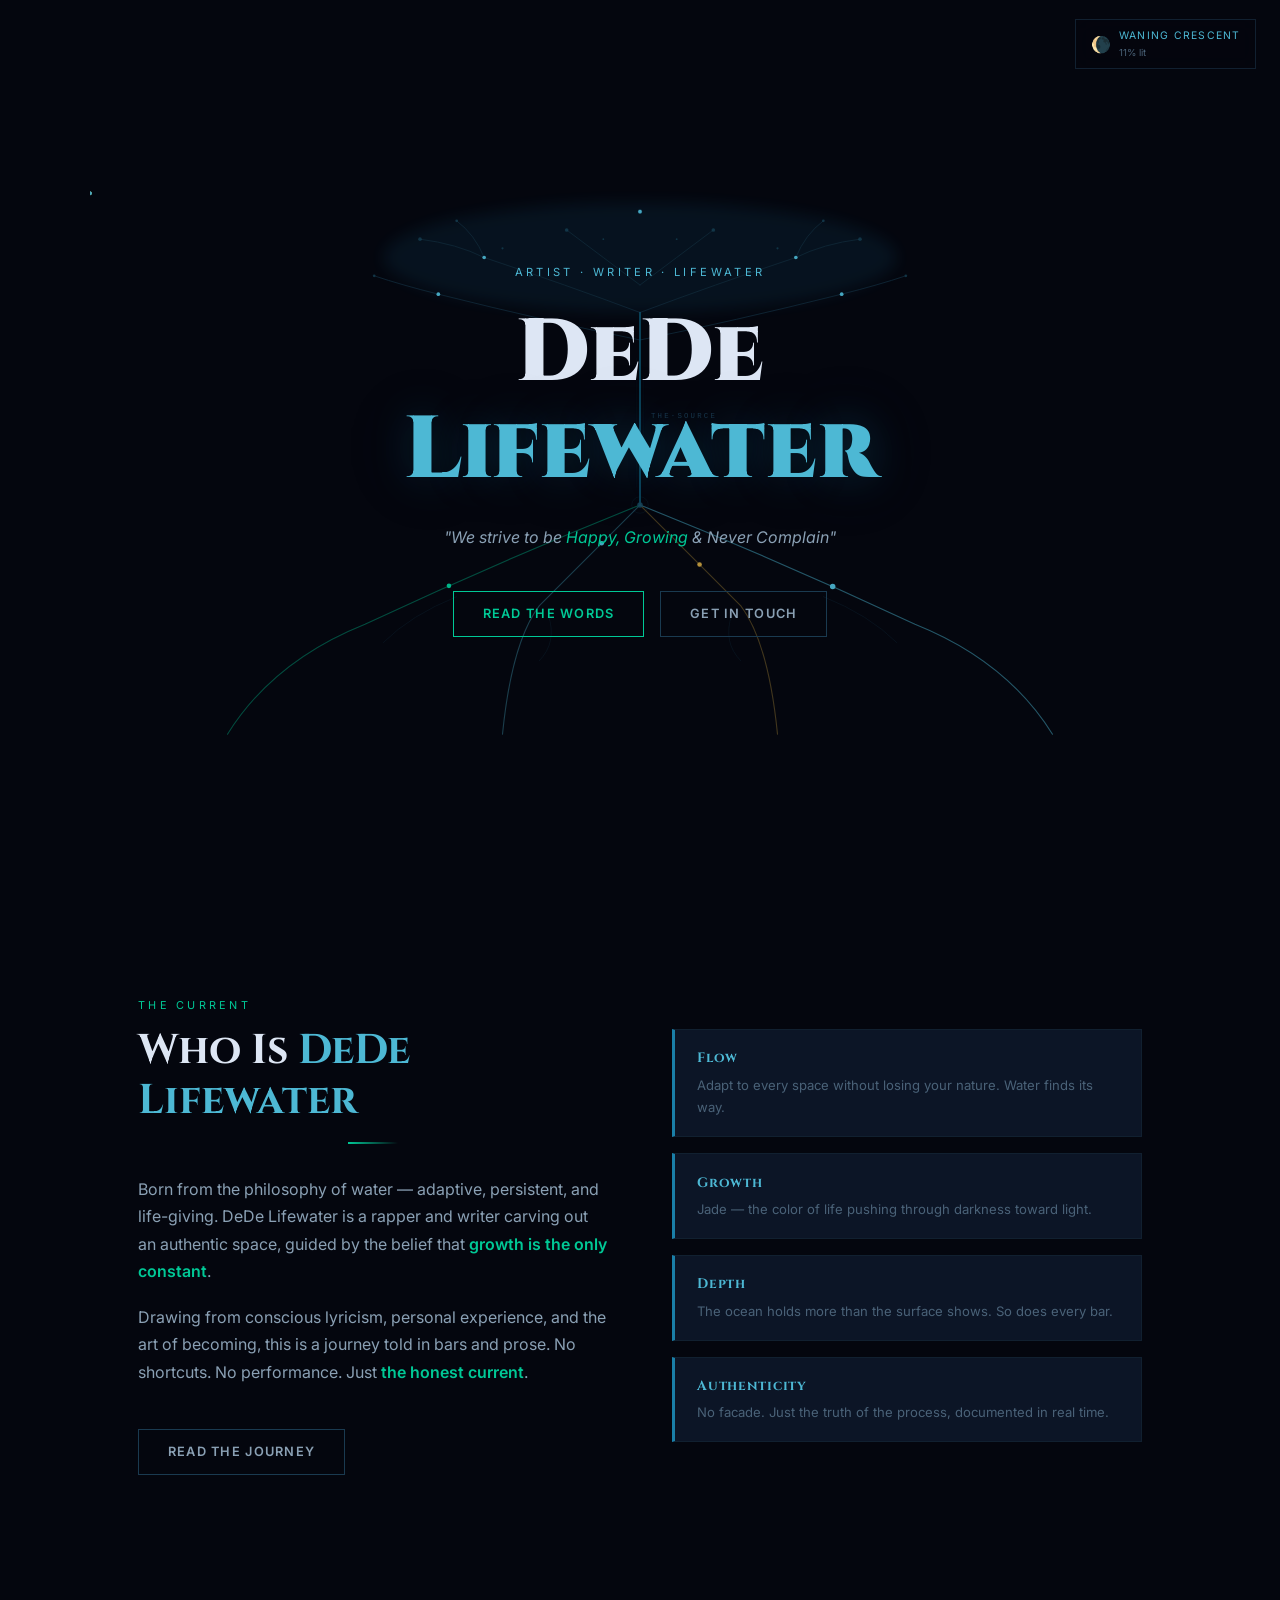
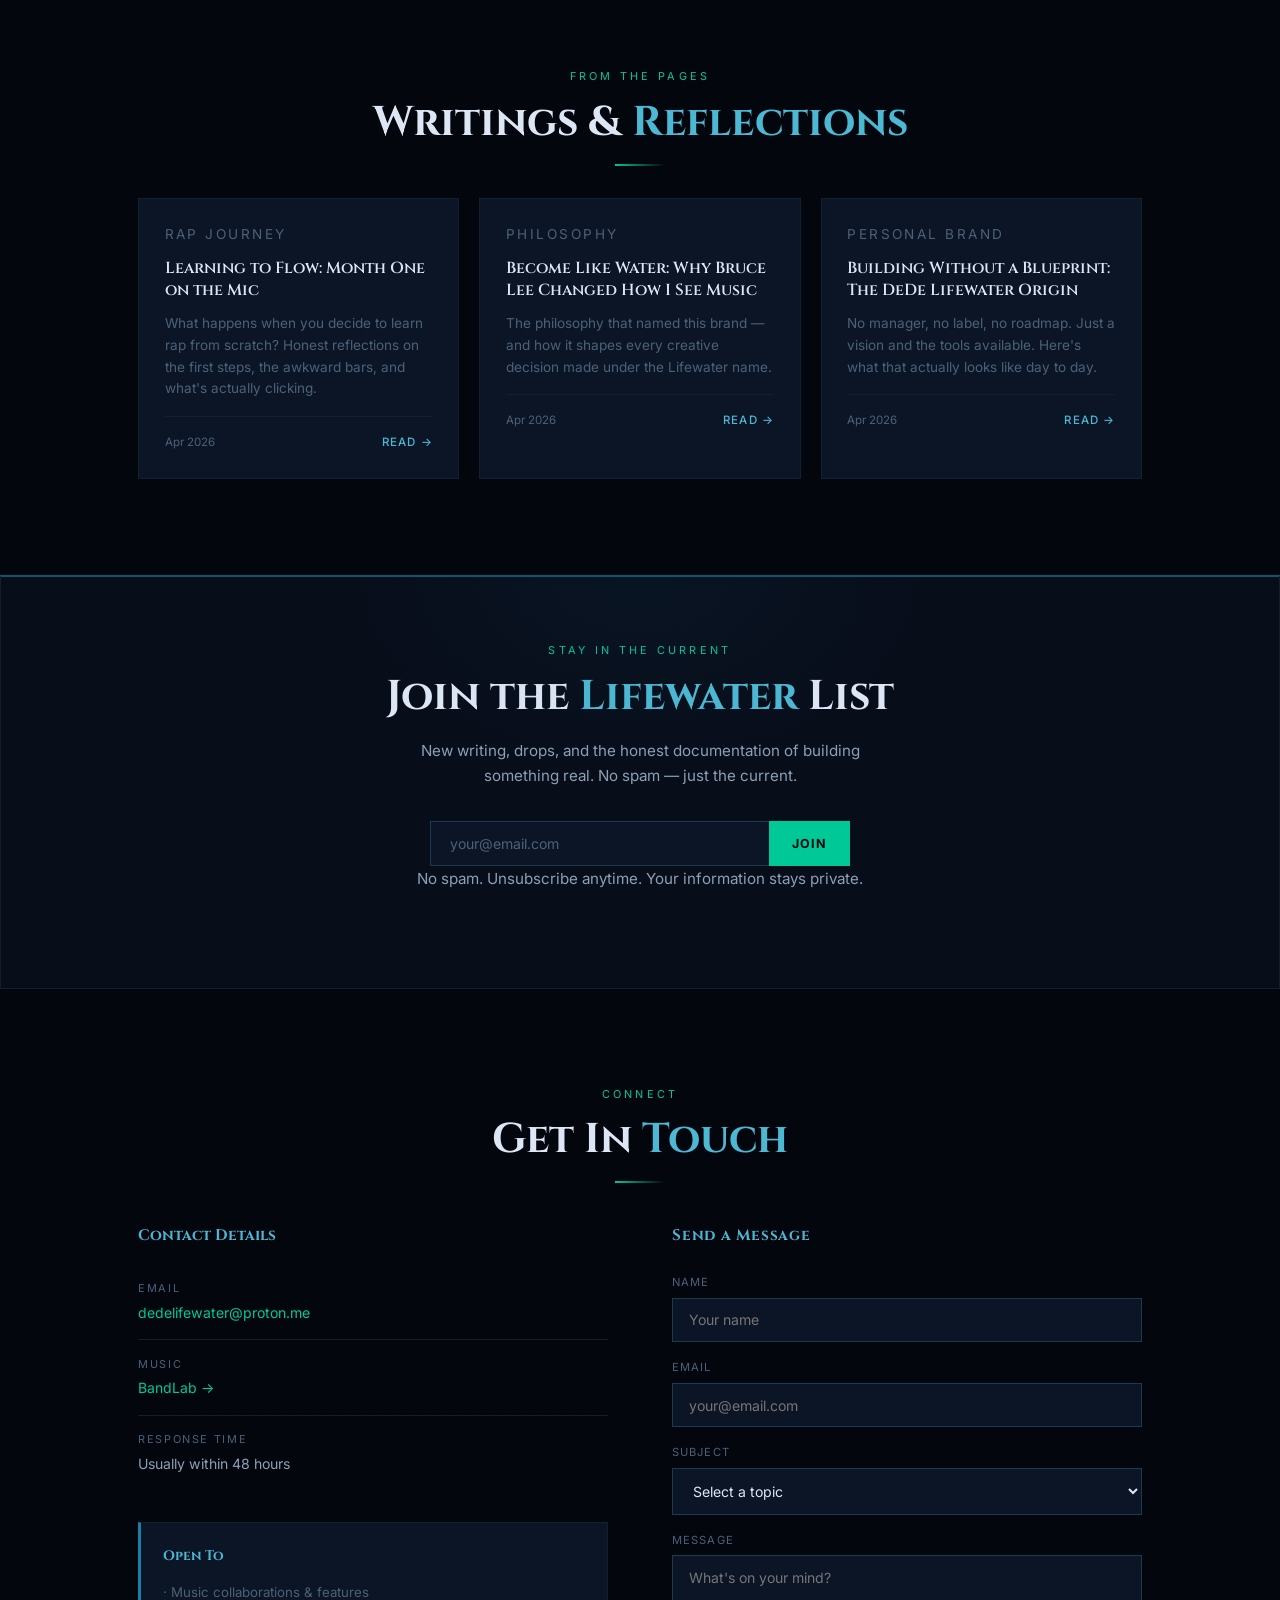
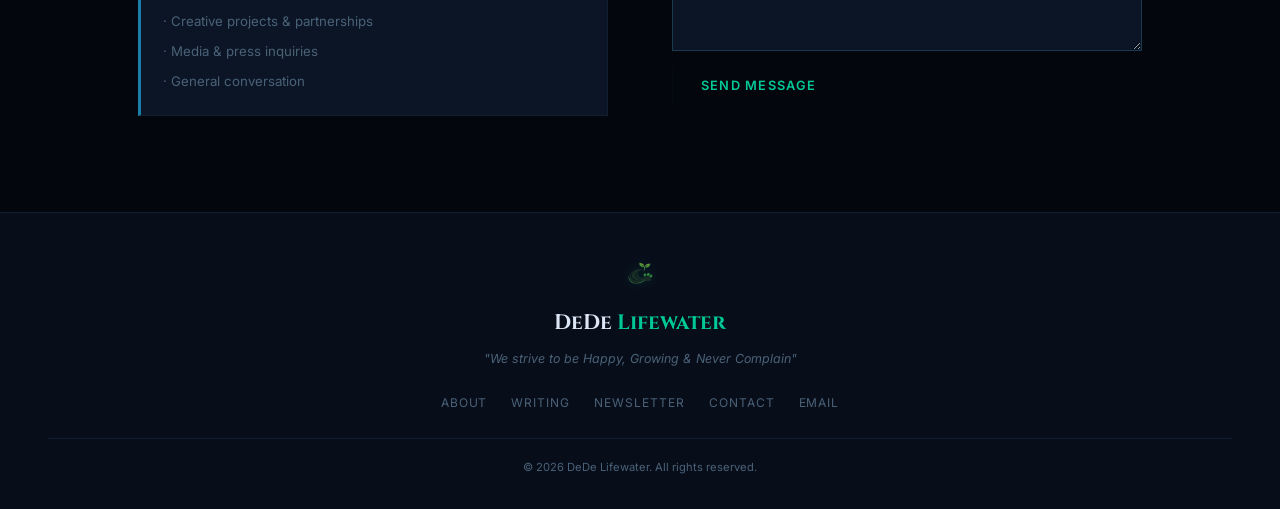
==== index.html @ fb2fa0bb "Remove hero logo and scroll text, update footer slogan, centre sections" ====
<!DOCTYPE html>
<html lang="en">
<head>
  <meta charset="UTF-8" />
  <meta name="viewport" content="width=device-width, initial-scale=1.0" />
  <title>DeDe Lifewater — Become Like Water</title>
  <meta name="description" content="DeDe Lifewater — Rapper, writer, and evolving artist. Music, words, and the philosophy of becoming." />
  <link rel="stylesheet" href="css/style.css" />
</head>
<body>

  <!-- MOON TRACKER -->
  <div class="moon-tracker" id="moon-tracker">
    <span class="moon-emoji">🌕</span>
    <div class="moon-info">
      <span class="moon-phase-name">Loading…</span>
      <span class="moon-illumination"></span>
    </div>
  </div>

  <!-- HERO -->
  <section class="hero" id="home">
    <div class="hero-tree">
      <svg viewBox="0 -30 1200 620" preserveAspectRatio="xMidYMid meet" xmlns="http://www.w3.org/2000/svg">
        <ellipse class="canopy-glow" cx="600" cy="70" rx="280" ry="60"/>
        <g class="tree-canopy">
          <g class="tree-line">
            <path d="M 600 130 Q 520 100 430 70"/>
            <path d="M 600 130 Q 680 100 770 70"/>
            <path d="M 600 160 Q 500 140 380 110"/>
            <path d="M 600 160 Q 700 140 820 110"/>
            <path d="M 600 100 Q 560 70 520 40"/>
            <path d="M 600 100 Q 640 70 680 40"/>
            <path d="M 430 70 Q 400 55 360 50"/>
            <path d="M 430 70 Q 420 45 400 30"/>
            <path d="M 770 70 Q 800 55 840 50"/>
            <path d="M 770 70 Q 780 45 800 30"/>
            <path d="M 380 110 Q 340 100 310 90"/>
            <path d="M 820 110 Q 860 100 890 90"/>
          </g>
          <g>
            <circle class="leaf" cx="360" cy="50" r="2"/>
            <circle class="leaf" cx="400" cy="30" r="1.5"/>
            <circle class="leaf" cx="520" cy="40" r="2"/>
            <circle class="leaf" cx="680" cy="40" r="2"/>
            <circle class="leaf" cx="800" cy="30" r="1.5"/>
            <circle class="leaf" cx="840" cy="50" r="2"/>
            <circle class="leaf" cx="310" cy="90" r="1.5"/>
            <circle class="leaf" cx="890" cy="90" r="1.5"/>
            <circle class="leaf" cx="450" cy="60" r="1.2"/>
            <circle class="leaf" cx="750" cy="60" r="1.2"/>
            <circle class="leaf" cx="600" cy="20" r="2.5"/>
            <circle class="leaf" cx="560" cy="50" r="1"/>
            <circle class="leaf" cx="640" cy="50" r="1"/>
            <circle class="leaf" cx="480" cy="90" r="1.2"/>
            <circle class="leaf" cx="720" cy="90" r="1.2"/>
          </g>
          <circle class="pulse-drop" cx="430" cy="70" r="2" style="animation-delay:0s"/>
          <circle class="pulse-drop" cx="770" cy="70" r="2" style="animation-delay:0.7s"/>
          <circle class="pulse-drop" cx="600" cy="20" r="2" style="animation-delay:1.4s"/>
          <circle class="pulse-drop" cx="380" cy="110" r="2" style="animation-delay:2.1s"/>
          <circle class="pulse-drop" cx="820" cy="110" r="2" style="animation-delay:2.8s"/>
        </g>
        <path class="tree-trunk" d="M 600 130 L 600 340"/>
        <g class="tree-line" opacity="0.3">
          <path d="M 596 180 L 596 320" stroke-width="0.5"/>
          <path d="M 604 200 L 604 310" stroke-width="0.5"/>
        </g>
        <text class="trunk-label" x="612" y="245">THE·SOURCE</text>
        <path id="root-1" class="tree-line-bright root-path-1" d="M 600 340 Q 450 400 300 470 Q 200 510 150 590" stroke-width="1.4"/>
        <path id="root-2" class="tree-line-bright root-path-2" d="M 600 340 Q 540 400 490 450 Q 460 490 450 590" stroke-width="1.4"/>
        <path id="root-3" class="tree-line-bright root-path-3" d="M 600 340 Q 660 400 710 450 Q 740 490 750 590" stroke-width="1.4"/>
        <path id="root-4" class="tree-line-bright root-path-4" d="M 600 340 Q 750 400 900 470 Q 1000 510 1050 590" stroke-width="1.6"/>
        <g class="tree-line" opacity="0.4">
          <path d="M 400 440 Q 350 460 320 490"/>
          <path d="M 500 460 Q 510 490 490 510"/>
          <path d="M 700 460 Q 690 490 710 510"/>
          <path d="M 800 440 Q 850 460 880 490"/>
        </g>
        <circle cx="600" cy="340" r="3" fill="#1a4a60" opacity="0.9"/>
        <circle cx="600" cy="340" r="9" fill="none" stroke="#1a4a60" stroke-width="0.5" opacity="0.4"/>
        <circle class="drop-1" r="2.5">
          <animateMotion dur="5s" repeatCount="indefinite" begin="0s"><mpath href="#root-1"/></animateMotion>
          <animate attributeName="opacity" values="0;1;1;0" keyTimes="0;0.1;0.9;1" dur="5s" repeatCount="indefinite" begin="0s"/>
        </circle>
        <circle class="drop-1" r="2">
          <animateMotion dur="5s" repeatCount="indefinite" begin="2.5s"><mpath href="#root-1"/></animateMotion>
          <animate attributeName="opacity" values="0;1;1;0" keyTimes="0;0.1;0.9;1" dur="5s" repeatCount="indefinite" begin="2.5s"/>
        </circle>
        <circle class="drop-2" r="2.5">
          <animateMotion dur="6s" repeatCount="indefinite" begin="1s"><mpath href="#root-2"/></animateMotion>
          <animate attributeName="opacity" values="0;1;1;0" keyTimes="0;0.1;0.9;1" dur="6s" repeatCount="indefinite" begin="1s"/>
        </circle>
        <circle class="drop-2" r="2">
          <animateMotion dur="6s" repeatCount="indefinite" begin="4s"><mpath href="#root-2"/></animateMotion>
          <animate attributeName="opacity" values="0;1;1;0" keyTimes="0;0.1;0.9;1" dur="6s" repeatCount="indefinite" begin="4s"/>
        </circle>
        <circle class="drop-3" r="2.5">
          <animateMotion dur="5.5s" repeatCount="indefinite" begin="0.5s"><mpath href="#root-3"/></animateMotion>
          <animate attributeName="opacity" values="0;1;1;0" keyTimes="0;0.1;0.9;1" dur="5.5s" repeatCount="indefinite" begin="0.5s"/>
        </circle>
        <circle class="drop-3" r="2">
          <animateMotion dur="5.5s" repeatCount="indefinite" begin="3s"><mpath href="#root-3"/></animateMotion>
          <animate attributeName="opacity" values="0;1;1;0" keyTimes="0;0.1;0.9;1" dur="5.5s" repeatCount="indefinite" begin="3s"/>
        </circle>
        <circle class="drop-4" r="3">
          <animateMotion dur="4.5s" repeatCount="indefinite" begin="0.2s"><mpath href="#root-4"/></animateMotion>
          <animate attributeName="opacity" values="0;1;1;0" keyTimes="0;0.1;0.9;1" dur="4.5s" repeatCount="indefinite" begin="0.2s"/>
        </circle>
        <circle class="drop-4" r="2">
          <animateMotion dur="4.5s" repeatCount="indefinite" begin="2.2s"><mpath href="#root-4"/></animateMotion>
          <animate attributeName="opacity" values="0;1;1;0" keyTimes="0;0.1;0.9;1" dur="4.5s" repeatCount="indefinite" begin="2.2s"/>
        </circle>
      </svg>
    </div>
    <div class="hero-content">
      <p class="hero-eyebrow">Artist · Writer · Lifewater</p>
      <h1 class="hero-title">
        <span class="name-dede">DeDe</span>
        <span class="name-lifewater">Lifewater</span>
      </h1>
      <p class="hero-quote">
        "We strive to be <span>Happy, Growing</span> &amp; Never Complain"
      </p>
      <div class="hero-cta">
        <a href="#writing" class="btn-primary">Read the Words</a>
        <a href="#connect" class="btn-secondary">Get in Touch</a>
      </div>
    </div>
  </section>

  <!-- ABOUT -->
  <section id="about">
    <div class="about-grid reveal">
      <div class="about-text">
        <span class="section-label">The Current</span>
        <h2 class="section-title">Who Is <span>DeDe Lifewater</span></h2>
        <div class="section-divider"></div>
        <p>
          Born from the philosophy of water — adaptive, persistent, and life-giving.
          DeDe Lifewater is a rapper and writer carving out an authentic space,
          guided by the belief that <strong>growth is the only constant</strong>.
        </p>
        <p>
          Drawing from conscious lyricism, personal experience, and the art of becoming,
          this is a journey told in bars and prose. No shortcuts. No performance.
          Just <strong>the honest current</strong>.
        </p>
        <a href="#writing" class="btn-secondary" style="display:inline-block; margin-top: 1.5rem;">Read the Journey</a>
      </div>
      <div class="about-pillars">
        <div class="pillar">
          <h4>Flow</h4>
          <p>Adapt to every space without losing your nature. Water finds its way.</p>
        </div>
        <div class="pillar">
          <h4>Growth</h4>
          <p>Jade — the color of life pushing through darkness toward light.</p>
        </div>
        <div class="pillar">
          <h4>Depth</h4>
          <p>The ocean holds more than the surface shows. So does every bar.</p>
        </div>
        <div class="pillar">
          <h4>Authenticity</h4>
          <p>No facade. Just the truth of the process, documented in real time.</p>
        </div>
      </div>
    </div>
  </section>

  <!-- WRITING -->
  <section id="writing" class="reveal">
    <span class="section-label">From the Pages</span>
    <h2 class="section-title">Writings &amp; <span>Reflections</span></h2>
    <div class="section-divider"></div>
    <div class="cards-grid">
      <a href="#" class="card">
        <p class="card-tag">Rap Journey</p>
        <h3>Learning to Flow: Month One on the Mic</h3>
        <p>What happens when you decide to learn rap from scratch? Honest reflections on the first steps, the awkward bars, and what's actually clicking.</p>
        <div class="card-meta"><span>Apr 2026</span><span class="card-read-more">Read →</span></div>
      </a>
      <a href="#" class="card">
        <p class="card-tag">Philosophy</p>
        <h3>Become Like Water: Why Bruce Lee Changed How I See Music</h3>
        <p>The philosophy that named this brand — and how it shapes every creative decision made under the Lifewater name.</p>
        <div class="card-meta"><span>Apr 2026</span><span class="card-read-more">Read →</span></div>
      </a>
      <a href="#" class="card">
        <p class="card-tag">Personal Brand</p>
        <h3>Building Without a Blueprint: The DeDe Lifewater Origin</h3>
        <p>No manager, no label, no roadmap. Just a vision and the tools available. Here's what that actually looks like day to day.</p>
        <div class="card-meta"><span>Apr 2026</span><span class="card-read-more">Read →</span></div>
      </a>
    </div>
  </section>

  <!-- NEWSLETTER -->
  <div class="newsletter-section reveal" id="newsletter">
    <span class="section-label">Stay in the Current</span>
    <h2 class="section-title" style="text-align:center;">Join the <span>Lifewater</span> List</h2>
    <p>New writing, drops, and the honest documentation of building something real. No spam — just the current.</p>
    <form class="newsletter-form" onsubmit="return false;">
      <input type="email" placeholder="your@email.com" />
      <button type="submit">Join</button>
    </form>
    <p class="newsletter-note">No spam. Unsubscribe anytime. Your information stays private.</p>
  </div>

  <!-- CONTACT -->
  <section id="connect" class="reveal">
    <span class="section-label">Connect</span>
    <h2 class="section-title">Get In <span>Touch</span></h2>
    <div class="section-divider"></div>
    <div class="contact-grid">
      <div class="contact-info">
        <h3>Contact Details</h3>
        <div class="contact-detail">
          <div>
            <div style="font-size:0.68rem;letter-spacing:.15em;text-transform:uppercase;color:var(--text-muted);margin-bottom:.2rem;">Email</div>
            <a href="mailto:dedelifewater@proton.me">dedelifewater@proton.me</a>
          </div>
        </div>
        <div class="contact-detail">
          <div>
            <div style="font-size:0.68rem;letter-spacing:.15em;text-transform:uppercase;color:var(--text-muted);margin-bottom:.2rem;">Music</div>
            <a href="https://www.bandlab.com" target="_blank">BandLab →</a>
          </div>
        </div>
        <div class="contact-detail" style="border:none;">
          <div>
            <div style="font-size:0.68rem;letter-spacing:.15em;text-transform:uppercase;color:var(--text-muted);margin-bottom:.2rem;">Response Time</div>
            <span style="color:var(--text-dim);">Usually within 48 hours</span>
          </div>
        </div>
        <div style="margin-top:2rem;padding:1.4rem;background:var(--bg-card);border:1px solid var(--border);border-left:3px solid var(--ocean);">
          <h4 style="font-family:'Cinzel',serif;font-size:.85rem;color:var(--ocean-light);margin-bottom:.75rem;">Open To</h4>
          <ul style="color:var(--text-muted);font-size:.83rem;list-style:none;display:flex;flex-direction:column;gap:.45rem;">
            <li>· Music collaborations &amp; features</li>
            <li>· Creative projects &amp; partnerships</li>
            <li>· Media &amp; press inquiries</li>
            <li>· General conversation</li>
          </ul>
        </div>
      </div>
      <div>
        <h3 style="font-family:'Cinzel',serif;font-size:.95rem;color:var(--ocean-light);margin-bottom:1.5rem;letter-spacing:.05em;">Send a Message</h3>
        <form id="contact-form" action="https://formspree.io/f/YOUR_FORM_ID" method="POST" class="contact-form">
          <div class="form-group">
            <label for="name">Name</label>
            <input type="text" id="name" name="name" placeholder="Your name" required />
          </div>
          <div class="form-group">
            <label for="email">Email</label>
            <input type="email" id="email" name="email" placeholder="your@email.com" required />
          </div>
          <div class="form-group">
            <label for="subject">Subject</label>
            <select id="subject" name="subject" required>
              <option value="" disabled selected>Select a topic</option>
              <option value="collab">Music Collaboration</option>
              <option value="beats">Beat / Production</option>
              <option value="press">Media / Press</option>
              <option value="booking">Booking / Performance</option>
              <option value="general">General Inquiry</option>
            </select>
          </div>
          <div class="form-group">
            <label for="message">Message</label>
            <textarea id="message" name="message" rows="4" placeholder="What's on your mind?" required></textarea>
          </div>
          <button type="submit" class="btn-primary" style="align-self:flex-start;border:none;cursor:pointer;">Send Message</button>
        </form>
      </div>
    </div>
  </section>

  <!-- FOOTER -->
  <footer>
    <img src="images/logo.png" alt="Lifewater Logo" class="footer-logo-img" />
    <div class="footer-logo">DeDe <span>Lifewater</span></div>
    <p class="footer-tagline">"We strive to be Happy, Growing &amp; Never Complain"</p>
    <div class="footer-links">
      <a href="#about">About</a>
      <a href="#writing">Writing</a>
      <a href="#newsletter">Newsletter</a>
      <a href="#connect">Contact</a>
      <a href="mailto:dedelifewater@proton.me">Email</a>
    </div>
    <div class="footer-bottom">&copy; 2026 DeDe Lifewater. All rights reserved.</div>
  </footer>

  <script src="js/main.js"></script>
</body>
</html>
---- css/style.css ----
@import url('https://fonts.googleapis.com/css2?family=Cinzel:wght@400;600;700;900&family=Inter:wght@300;400;500;600&display=swap');

:root {
  --bg-primary: #04060e;
  --bg-secondary: #080d1a;
  --bg-card: #0c1526;
  --bg-card-hover: #101d34;
  --ocean: #1a7fa8;
  --ocean-light: #4db8d4;
  --ocean-dark: #0e5570;
  --ocean-glow: rgba(26, 127, 168, 0.25);
  --jade: #00c896;
  --jade-dark: #009e78;
  --jade-glow: rgba(0, 200, 150, 0.25);
  --text: #dde6f4;
  --text-muted: #4a6278;
  --text-dim: #8aa0b4;
  --border: #112030;
  --border-glow: #1a3a50;
}

* { margin: 0; padding: 0; box-sizing: border-box; }
html { scroll-behavior: smooth; }

body {
  background-color: var(--bg-primary);
  color: var(--text);
  font-family: 'Inter', sans-serif;
  font-weight: 400;
  line-height: 1.7;
  overflow-x: hidden;
}

::-webkit-scrollbar { width: 4px; }
::-webkit-scrollbar-track { background: var(--bg-secondary); }
::-webkit-scrollbar-thumb { background: var(--ocean-dark); border-radius: 2px; }

/* ── NAV HOVER TRIGGER ZONE ── */
.nav-trigger {
  position: fixed;
  top: 0;
  left: 0;
  right: 0;
  height: 12px;
  z-index: 1001;
}

/* ── TOP HORIZONTAL NAV ── */
nav {
  position: fixed;
  top: 0;
  left: 0;
  right: 0;
  height: 60px;
  background: rgba(4, 6, 14, 0.96);
  backdrop-filter: blur(18px);
  border-bottom: 1px solid var(--border);
  z-index: 1000;
  display: flex;
  align-items: center;
  justify-content: space-between;
  padding: 0 2.5rem;
  transform: translateY(-100%);
  transition: transform 0.4s cubic-bezier(0.4, 0, 0.2, 1),
              border-color 0.3s ease,
              box-shadow 0.3s ease;
}

nav.nav-visible {
  transform: translateY(0);
  border-bottom-color: var(--ocean-dark);
  box-shadow: 0 4px 30px rgba(0, 0, 0, 0.5), 0 0 20px rgba(26, 127, 168, 0.08);
}

.nav-logo {
  font-family: 'Cinzel', serif;
  font-size: 1.05rem;
  font-weight: 700;
  color: var(--text);
  text-decoration: none;
  letter-spacing: 0.04em;
  white-space: nowrap;
}

.nav-logo span { color: var(--jade); }

.nav-links {
  display: flex;
  gap: 2.5rem;
  list-style: none;
  align-items: center;
}

.nav-links a {
  color: var(--text-muted);
  text-decoration: none;
  font-size: 0.78rem;
  font-weight: 500;
  letter-spacing: 0.1em;
  text-transform: uppercase;
  transition: color 0.3s ease;
  position: relative;
  white-space: nowrap;
}

.nav-links a::after {
  content: '';
  position: absolute;
  bottom: -4px;
  left: 0;
  width: 0;
  height: 1px;
  background: var(--jade);
  transition: width 0.3s ease;
}

.nav-links a:hover,
.nav-links a.active { color: var(--jade); }

.nav-links a:hover::after,
.nav-links a.active::after { width: 100%; }

/* Mobile hamburger (hidden on desktop) */
.nav-toggle {
  display: none;
  flex-direction: column;
  gap: 5px;
  cursor: pointer;
  background: none;
  border: none;
  padding: 4px;
}

.nav-toggle span {
  display: block;
  width: 22px;
  height: 2px;
  background: var(--text-dim);
  transition: all 0.3s ease;
}

/* ── MOON TRACKER ── */
.moon-tracker {
  position: fixed;
  top: 1.2rem;
  right: 1.5rem;
  z-index: 999;
  display: flex;
  align-items: center;
  gap: 0.5rem;
  background: rgba(4, 6, 14, 0.75);
  backdrop-filter: blur(10px);
  border: 1px solid var(--border);
  padding: 0.4rem 0.9rem;
  cursor: default;
  transition: border-color 0.3s ease;
}

.moon-tracker:hover { border-color: var(--ocean-dark); }

.moon-emoji { font-size: 1rem; line-height: 1; }

.moon-info {
  display: flex;
  flex-direction: column;
  gap: 1px;
}

.moon-phase-name {
  font-size: 0.65rem;
  letter-spacing: 0.12em;
  text-transform: uppercase;
  color: var(--ocean-light);
  white-space: nowrap;
}

.moon-illumination {
  font-size: 0.6rem;
  color: var(--text-muted);
}

/* ── HERO TREE SVG ── */
.hero-tree {
  position: absolute;
  inset: 0;
  width: 100%;
  height: 100%;
  opacity: 0.9;
}

.hero-tree svg {
  width: 100%;
  height: 100%;
}

.tree-line       { stroke: #112a3a; fill: none; stroke-linecap: round; stroke-width: 1; }
.tree-line-bright{ stroke: #1a4a60; fill: none; stroke-linecap: round; stroke-width: 1.2; }
.tree-trunk      { stroke: #0e5570; fill: none; stroke-linecap: round; stroke-width: 1.8; }

.root-path-1 { stroke: #00c896; opacity: 0.4; }
.root-path-2 { stroke: #4db8d4; opacity: 0.35; }
.root-path-3 { stroke: #c8a040; opacity: 0.35; }
.root-path-4 { stroke: #4db8d4; opacity: 0.5; }

.leaf { fill: #1a4a60; opacity: 0.7; }
.canopy-glow { fill: rgba(26,127,168,0.12); filter: blur(8px); }

.tree-canopy {
  transform-origin: 600px 320px;
  animation: treeSway 9s ease-in-out infinite;
}

@keyframes treeSway {
  0%, 100% { transform: rotate(-0.25deg); }
  50%       { transform: rotate(0.25deg); }
}

.pulse-drop {
  fill: #4db8d4;
  animation: pulseDrop 3.5s ease-in-out infinite;
}

@keyframes pulseDrop {
  0%, 100% { opacity: 0; r: 1; }
  50%       { opacity: 0.8; r: 2.5; }
}

.drop-1 { fill: #00c896; }
.drop-2 { fill: #4db8d4; }
.drop-3 { fill: #c8a040; }
.drop-4 { fill: #4db8d4; }

.trunk-label {
  font-family: 'JetBrains Mono', 'Courier New', monospace;
  font-size: 8px;
  letter-spacing: 0.3em;
  fill: #1a3a50;
  text-transform: uppercase;
}

/* ── HERO ── */
.hero {
  position: relative;
  height: 100vh;
  display: flex;
  align-items: center;
  justify-content: center;
  text-align: center;
  overflow: hidden;
}

#hero-canvas {
  position: absolute;
  inset: 0;
  width: 100%;
  height: 100%;
}

.hero-content {
  position: relative;
  z-index: 2;
  max-width: 800px;
  padding: 2rem;
}

.hero-logo {
  width: 72px;
  height: auto;
  margin: 0 auto 1.2rem;
  display: block;
  filter: drop-shadow(0 0 10px rgba(0,200,150,0.4));
  opacity: 0;
  animation: fadeUp 1s ease forwards 0.2s;
}

.footer-logo-img {
  width: 44px;
  height: auto;
  margin: 0 auto 0.6rem;
  display: block;
  opacity: 0.8;
  filter: drop-shadow(0 0 6px rgba(0,200,150,0.2));
}

.hero-eyebrow {
  font-size: 0.7rem;
  letter-spacing: 0.3em;
  text-transform: uppercase;
  color: var(--ocean-light);
  margin-bottom: 1.5rem;
  opacity: 0;
  animation: fadeUp 1s ease forwards 0.5s;
}

.hero-title {
  font-family: 'Cinzel', serif;
  font-size: clamp(2.5rem, 7vw, 5.5rem);
  font-weight: 900;
  line-height: 1.1;
  margin-bottom: 1.5rem;
  opacity: 0;
  animation: fadeUp 1s ease forwards 0.8s;
}

.hero-title .name-dede { color: var(--text); display: block; }
.hero-title .name-lifewater {
  color: var(--ocean-light);
  text-shadow: 0 0 40px var(--ocean-glow), 0 0 80px rgba(26, 127, 168, 0.15);
  display: block;
}

.hero-quote {
  font-size: 1rem;
  color: var(--text-dim);
  font-style: italic;
  margin-bottom: 2.5rem;
  opacity: 0;
  animation: fadeUp 1s ease forwards 1.1s;
}

.hero-quote span { color: var(--jade); }

.hero-cta {
  display: flex;
  gap: 1rem;
  justify-content: center;
  flex-wrap: wrap;
  opacity: 0;
  animation: fadeUp 1s ease forwards 1.4s;
}

.btn-primary {
  padding: 0.7rem 1.8rem;
  background: transparent;
  border: 1px solid var(--jade);
  color: var(--jade);
  font-family: 'Inter', sans-serif;
  font-size: 0.8rem;
  font-weight: 600;
  letter-spacing: 0.1em;
  text-transform: uppercase;
  text-decoration: none;
  cursor: pointer;
  transition: all 0.3s ease;
  position: relative;
  overflow: hidden;
}

.btn-primary::before {
  content: '';
  position: absolute;
  inset: 0;
  background: var(--jade);
  transform: translateX(-100%);
  transition: transform 0.3s ease;
  z-index: -1;
}

.btn-primary:hover { color: var(--bg-primary); box-shadow: 0 0 20px var(--jade-glow); }
.btn-primary:hover::before { transform: translateX(0); }

.btn-secondary {
  padding: 0.7rem 1.8rem;
  background: transparent;
  border: 1px solid var(--border-glow);
  color: var(--text-dim);
  font-family: 'Inter', sans-serif;
  font-size: 0.8rem;
  font-weight: 600;
  letter-spacing: 0.1em;
  text-transform: uppercase;
  text-decoration: none;
  cursor: pointer;
  transition: all 0.3s ease;
}

.btn-secondary:hover { border-color: var(--ocean); color: var(--ocean-light); box-shadow: 0 0 20px var(--ocean-glow); }

.scroll-indicator {
  position: absolute;
  bottom: 2rem;
  left: 50%;
  transform: translateX(-50%);
  display: flex;
  flex-direction: column;
  align-items: center;
  gap: 0.5rem;
  color: var(--text-muted);
  font-size: 0.65rem;
  letter-spacing: 0.2em;
  text-transform: uppercase;
  opacity: 0;
  animation: fadeIn 1s ease forwards 2s;
}

.scroll-indicator::after {
  content: '';
  width: 1px;
  height: 36px;
  background: linear-gradient(to bottom, var(--ocean), transparent);
  animation: scrollPulse 2s ease infinite;
}

/* ── SECTIONS ── */
section {
  padding: 6rem 3rem;
  max-width: 1100px;
  margin: 0 auto;
  text-align: center;
}

section .about-grid,
section .cards-grid,
section .contact-grid {
  text-align: left;
}

.section-label {
  font-size: 0.68rem;
  letter-spacing: 0.3em;
  text-transform: uppercase;
  color: var(--jade);
  margin-bottom: 0.75rem;
  display: block;
}

.section-title {
  font-family: 'Cinzel', serif;
  font-size: clamp(1.6rem, 3.5vw, 2.6rem);
  font-weight: 700;
  color: var(--text);
  margin-bottom: 1rem;
  line-height: 1.2;
}

.section-title span { color: var(--ocean-light); }

.section-divider {
  width: 50px;
  height: 2px;
  background: linear-gradient(to right, var(--jade), transparent);
  margin: 0 auto 2rem;
}

/* ── ABOUT ── */
.about-grid {
  display: grid;
  grid-template-columns: 1fr 1fr;
  gap: 4rem;
  align-items: center;
}

.about-text p { color: var(--text-dim); margin-bottom: 1.2rem; font-size: 1rem; }
.about-text p strong { color: var(--jade); font-weight: 600; }

.about-pillars { display: flex; flex-direction: column; gap: 1rem; }

.pillar {
  padding: 1.1rem 1.4rem;
  background: var(--bg-card);
  border: 1px solid var(--border);
  border-left: 3px solid var(--ocean);
  transition: all 0.3s ease;
}

.pillar:hover {
  border-left-color: var(--jade);
  background: var(--bg-card-hover);
  transform: translateX(4px);
}

.pillar h4 {
  font-family: 'Cinzel', serif;
  font-size: 0.85rem;
  color: var(--ocean-light);
  margin-bottom: 0.2rem;
  letter-spacing: 0.05em;
}

.pillar p { font-size: 0.82rem; color: var(--text-muted); }

/* ── CARDS ── */
.cards-grid {
  display: grid;
  grid-template-columns: repeat(auto-fill, minmax(280px, 1fr));
  gap: 1.25rem;
  margin-top: 2rem;
}

.card {
  background: var(--bg-card);
  border: 1px solid var(--border);
  padding: 1.6rem;
  transition: all 0.3s ease;
  text-decoration: none;
  color: inherit;
  display: block;
  position: relative;
  overflow: hidden;
}

.card::before {
  content: '';
  position: absolute;
  top: 0; left: 0; right: 0;
  height: 2px;
  background: linear-gradient(to right, var(--ocean), var(--jade));
  transform: scaleX(0);
  transition: transform 0.3s ease;
}

.card:hover {
  border-color: var(--border-glow);
  background: var(--bg-card-hover);
  transform: translateY(-4px);
  box-shadow: 0 10px 35px rgba(0,0,0,0.4), 0 0 18px var(--ocean-glow);
}

.card:hover::before { transform: scaleX(1); }

.card-tag { font-size: 0.62rem; letter-spacing: 0.18em; text-transform: uppercase; color: var(--jade); margin-bottom: 0.7rem; }
.card h3 { font-family: 'Cinzel', serif; font-size: 1rem; font-weight: 600; color: var(--text); margin-bottom: 0.7rem; line-height: 1.4; }
.card p { font-size: 0.85rem; color: var(--text-muted); line-height: 1.6; }

.card-meta {
  font-size: 0.72rem;
  color: var(--text-muted);
  margin-top: 1rem;
  padding-top: 1rem;
  border-top: 1px solid var(--border);
  display: flex;
  justify-content: space-between;
  align-items: center;
}

.card-read-more { color: var(--ocean-light); font-size: 0.72rem; font-weight: 500; letter-spacing: 0.1em; text-transform: uppercase; }

/* ── NEWSLETTER ── */
.newsletter-section {
  background: var(--bg-secondary);
  border: 1px solid var(--border);
  border-top: 2px solid var(--ocean-dark);
  padding: 4rem 3rem;
  text-align: center;
  position: relative;
  overflow: hidden;
  max-width: none;
  margin: 0;
}

.newsletter-section::before {
  content: '';
  position: absolute;
  top: -50%; left: 50%;
  transform: translateX(-50%);
  width: 600px; height: 400px;
  background: radial-gradient(ellipse, rgba(26,127,168,0.07) 0%, transparent 70%);
  pointer-events: none;
}

.newsletter-section p { color: var(--text-dim); max-width: 500px; margin: 0 auto 2rem; font-size: 0.95rem; }

.newsletter-form {
  display: flex;
  gap: 0;
  max-width: 420px;
  margin: 0 auto;
}

.newsletter-form input {
  flex: 1;
  padding: 0.8rem 1.2rem;
  background: var(--bg-card);
  border: 1px solid var(--border-glow);
  border-right: none;
  color: var(--text);
  font-family: 'Inter', sans-serif;
  font-size: 0.88rem;
  outline: none;
  transition: border-color 0.3s ease;
}

.newsletter-form input::placeholder { color: var(--text-muted); }
.newsletter-form input:focus { border-color: var(--ocean); }

.newsletter-form button {
  padding: 0.8rem 1.4rem;
  background: var(--jade);
  border: none;
  color: var(--bg-primary);
  font-family: 'Inter', sans-serif;
  font-size: 0.78rem;
  font-weight: 700;
  letter-spacing: 0.1em;
  text-transform: uppercase;
  cursor: pointer;
  transition: all 0.3s ease;
  white-space: nowrap;
}

.newsletter-form button:hover { background: var(--jade-dark); box-shadow: 0 0 18px var(--jade-glow); }
.newsletter-note { font-size: 0.72rem; color: var(--text-muted); margin-top: 0.9rem; }

/* ── FOOTER ── */
footer {
  background: var(--bg-secondary);
  border-top: 1px solid var(--border);
  padding: 2.5rem 3rem 2rem;
  text-align: center;
}

.footer-logo { font-family: 'Cinzel', serif; font-size: 1.3rem; font-weight: 700; color: var(--text); margin-bottom: 0.4rem; }
.footer-logo span { color: var(--jade); }
.footer-tagline { font-size: 0.78rem; color: var(--text-muted); font-style: italic; margin-bottom: 1.5rem; }

.footer-links { display: flex; gap: 1.5rem; justify-content: center; flex-wrap: wrap; margin-bottom: 1.5rem; }
.footer-links a { color: var(--text-muted); text-decoration: none; font-size: 0.75rem; letter-spacing: 0.08em; text-transform: uppercase; transition: color 0.3s ease; }
.footer-links a:hover { color: var(--jade); }

.footer-bottom { font-size: 0.7rem; color: var(--text-muted); border-top: 1px solid var(--border); padding-top: 1.2rem; }

/* ── PAGE HERO ── */
.page-hero {
  padding: 8rem 3rem 4rem;
  text-align: center;
  background: linear-gradient(to bottom, rgba(26,127,168,0.04) 0%, transparent 100%);
  border-bottom: 1px solid var(--border);
}

/* ── BLOG ── */
.blog-grid { display: grid; grid-template-columns: 2fr 1fr; gap: 3rem; margin-top: 2.5rem; }
.blog-main .card { margin-bottom: 1.25rem; }

.blog-sidebar h3 {
  font-family: 'Cinzel', serif;
  font-size: 0.82rem;
  color: var(--ocean-light);
  letter-spacing: 0.1em;
  text-transform: uppercase;
  margin-bottom: 1rem;
  padding-bottom: 0.5rem;
  border-bottom: 1px solid var(--border);
}

.sidebar-tags { display: flex; flex-wrap: wrap; gap: 0.5rem; }

.tag {
  padding: 0.28rem 0.7rem;
  background: var(--bg-card);
  border: 1px solid var(--border);
  color: var(--text-muted);
  font-size: 0.72rem;
  text-decoration: none;
  transition: all 0.3s ease;
}

.tag:hover { border-color: var(--jade); color: var(--jade); }

/* ── CONTACT ── */
.contact-grid { display: grid; grid-template-columns: 1fr 1fr; gap: 4rem; margin-top: 2.5rem; }

.contact-info h3 { font-family: 'Cinzel', serif; font-size: 0.95rem; color: var(--ocean-light); margin-bottom: 1rem; }

.contact-detail {
  display: flex;
  align-items: center;
  gap: 1rem;
  padding: 0.9rem 0;
  border-bottom: 1px solid var(--border);
  color: var(--text-dim);
  font-size: 0.88rem;
}

.contact-detail a { color: var(--jade); text-decoration: none; transition: color 0.3s ease; }
.contact-detail a:hover { color: var(--jade-dark); }

.contact-form { display: flex; flex-direction: column; gap: 1rem; }

.form-group { display: flex; flex-direction: column; gap: 0.35rem; }

.form-group label { font-size: 0.7rem; letter-spacing: 0.1em; text-transform: uppercase; color: var(--text-muted); }

.form-group input,
.form-group textarea,
.form-group select {
  padding: 0.8rem 1rem;
  background: var(--bg-card);
  border: 1px solid var(--border-glow);
  color: var(--text);
  font-family: 'Inter', sans-serif;
  font-size: 0.88rem;
  outline: none;
  transition: border-color 0.3s ease;
  resize: vertical;
}

.form-group input:focus,
.form-group textarea:focus,
.form-group select:focus {
  border-color: var(--ocean);
  box-shadow: 0 0 0 2px var(--ocean-glow);
}

.form-group select option { background: var(--bg-card); }

/* ── ANIMATIONS ── */
@keyframes fadeUp {
  from { opacity: 0; transform: translateY(20px); }
  to { opacity: 1; transform: translateY(0); }
}

@keyframes fadeIn {
  from { opacity: 0; }
  to { opacity: 1; }
}

@keyframes scrollPulse {
  0%, 100% { opacity: 0.3; }
  50% { opacity: 1; }
}

.reveal {
  opacity: 0;
  transform: translateY(28px);
  transition: opacity 0.7s ease, transform 0.7s ease;
}

.reveal.visible { opacity: 1; transform: translateY(0); }

/* ── RESPONSIVE ── */
@media (max-width: 768px) {
  nav { padding: 0 1.25rem; }

  .nav-links {
    display: none;
    position: fixed;
    top: 60px;
    left: 0;
    right: 0;
    background: rgba(4, 6, 14, 0.98);
    flex-direction: column;
    align-items: center;
    padding: 1.5rem;
    gap: 1.25rem;
    border-bottom: 1px solid var(--border);
  }

  .nav-links.open { display: flex; }
  .nav-toggle { display: flex; }
  nav.nav-visible .nav-links { display: flex; }

  .about-grid, .blog-grid, .contact-grid { grid-template-columns: 1fr; gap: 2rem; }
  section { padding: 3.5rem 1.5rem; }
  .page-hero { padding: 5rem 1.5rem 3rem; }

  .newsletter-section { padding: 2.5rem 1.5rem; }
  .newsletter-form { flex-direction: column; }
  .newsletter-form input { border-right: 1px solid var(--border-glow); }
}
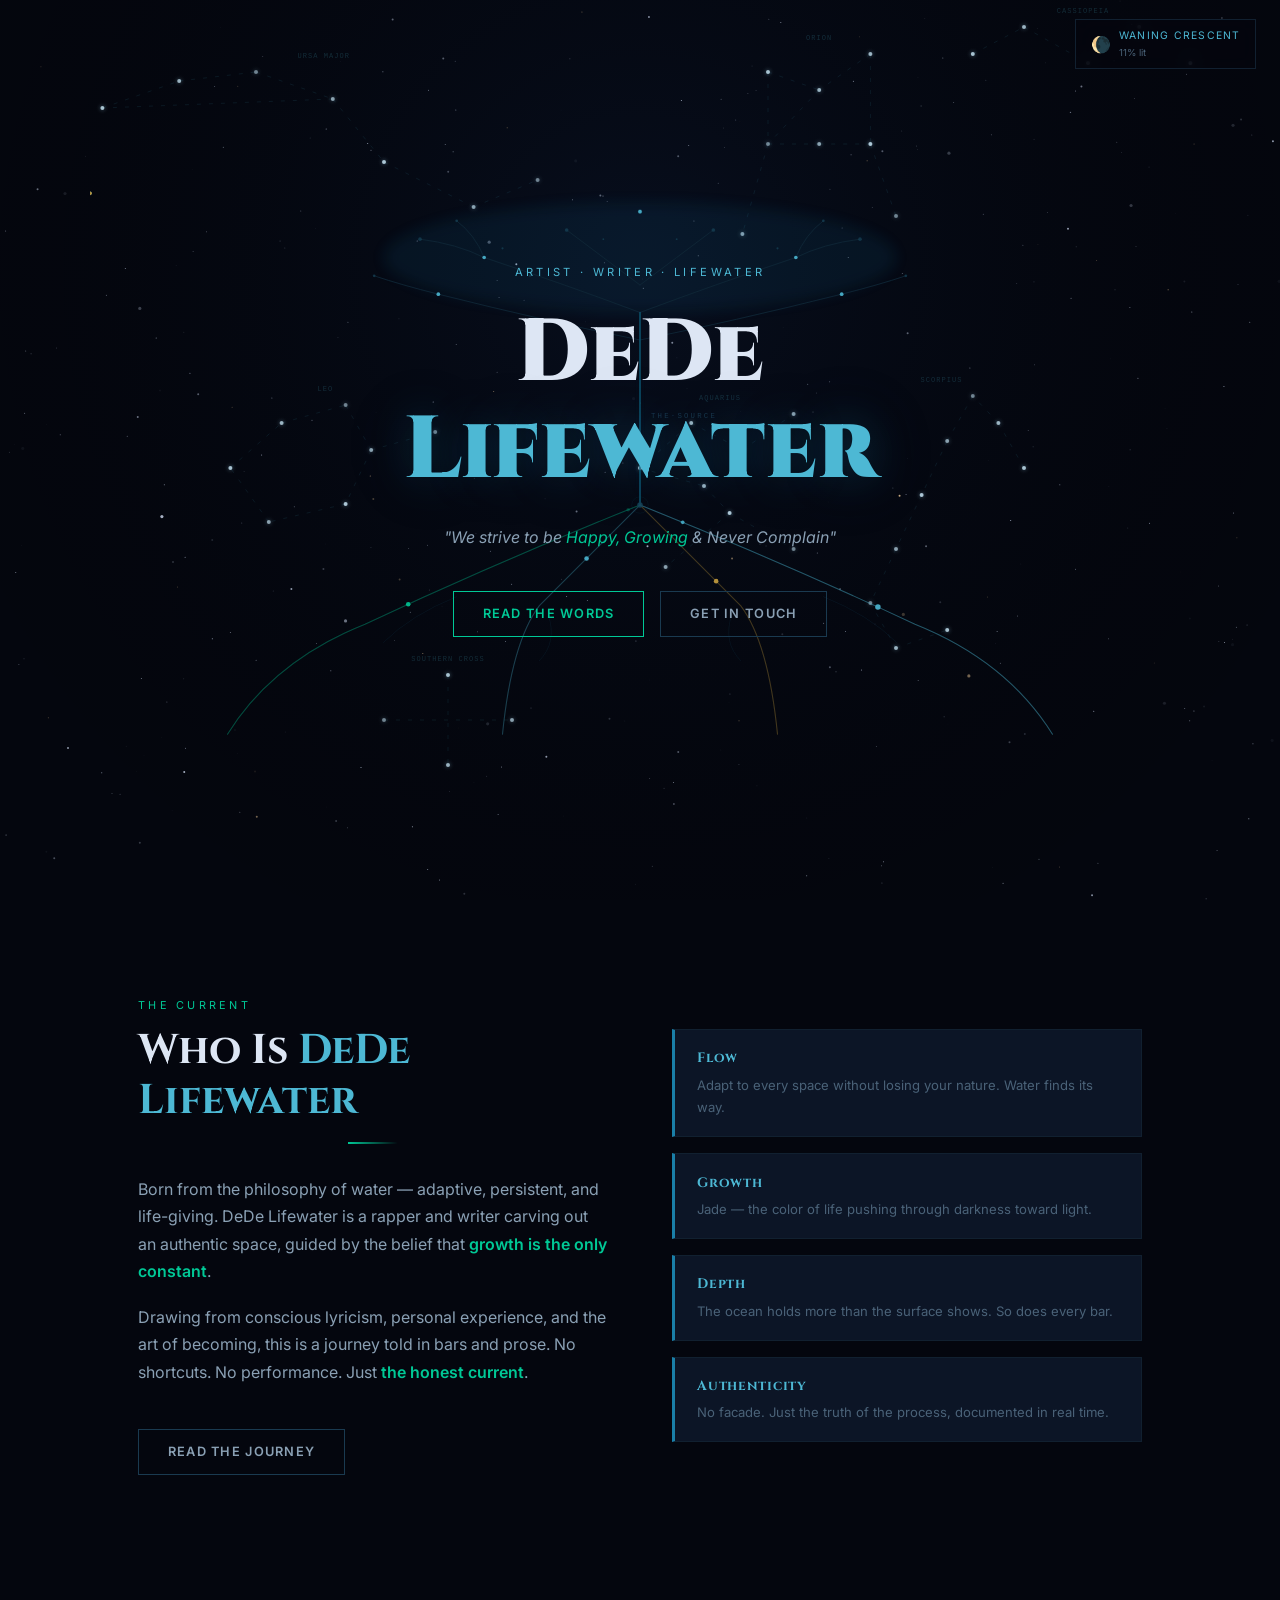
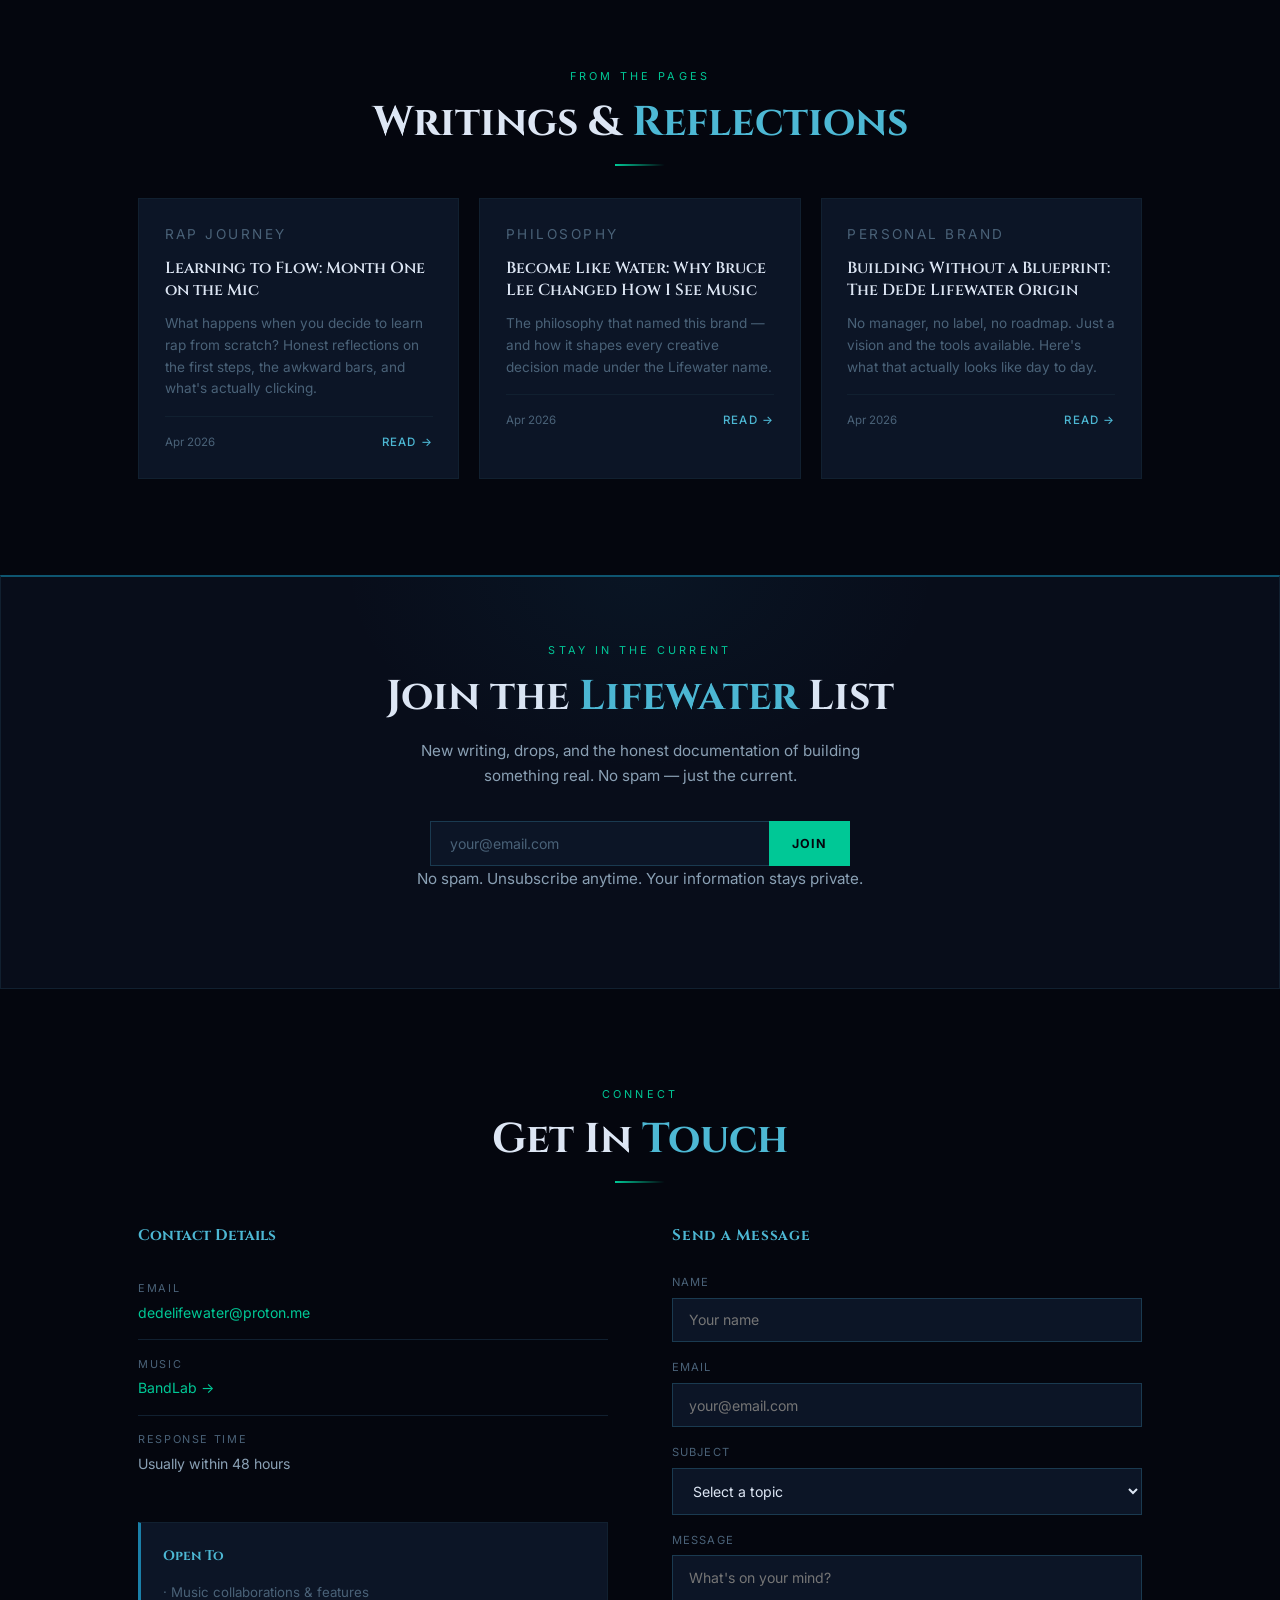
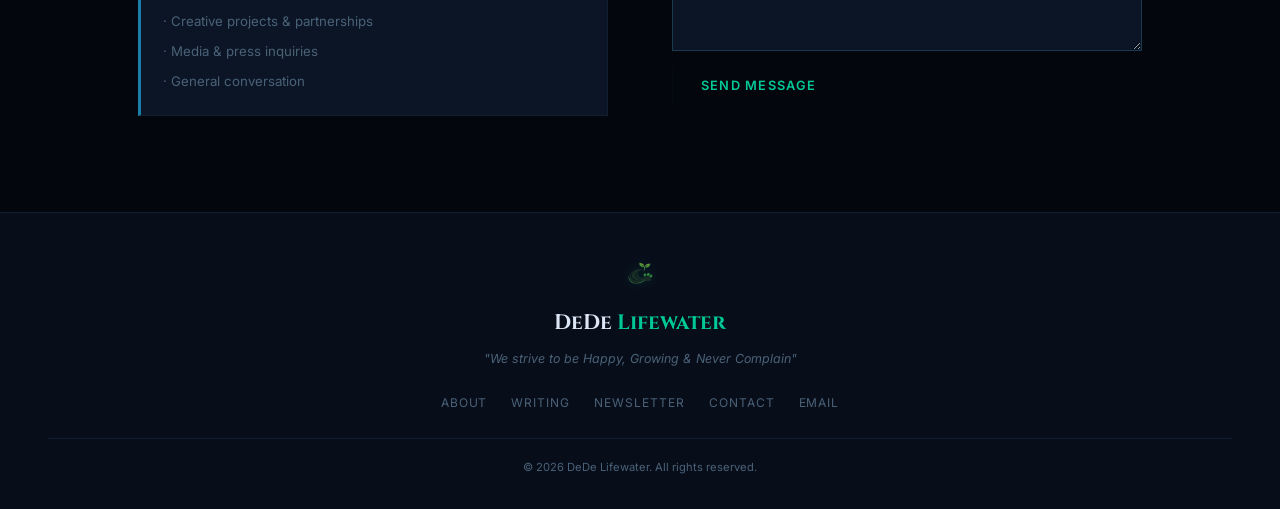
==== commit 89c3ecaf: "Add starfield background with constellations" ====
--- a/index.html
+++ b/index.html
@@ -8,6 +8,8 @@
   <link rel="stylesheet" href="css/style.css" />
 </head>
 <body>
+
+  <canvas id="star-canvas"></canvas>
 
   <!-- MOON TRACKER -->
   <div class="moon-tracker" id="moon-tracker">
--- a/css/style.css
+++ b/css/style.css
@@ -20,15 +20,24 @@
 }
 
 * { margin: 0; padding: 0; box-sizing: border-box; }
-html { scroll-behavior: smooth; }
+html { scroll-behavior: smooth; background: var(--bg-primary); }
 
 body {
-  background-color: var(--bg-primary);
+  background: none;
   color: var(--text);
   font-family: 'Inter', sans-serif;
   font-weight: 400;
   line-height: 1.7;
   overflow-x: hidden;
+}
+
+#star-canvas {
+  position: fixed;
+  inset: 0;
+  width: 100%;
+  height: 100%;
+  z-index: -1;
+  pointer-events: none;
 }
 
 ::-webkit-scrollbar { width: 4px; }
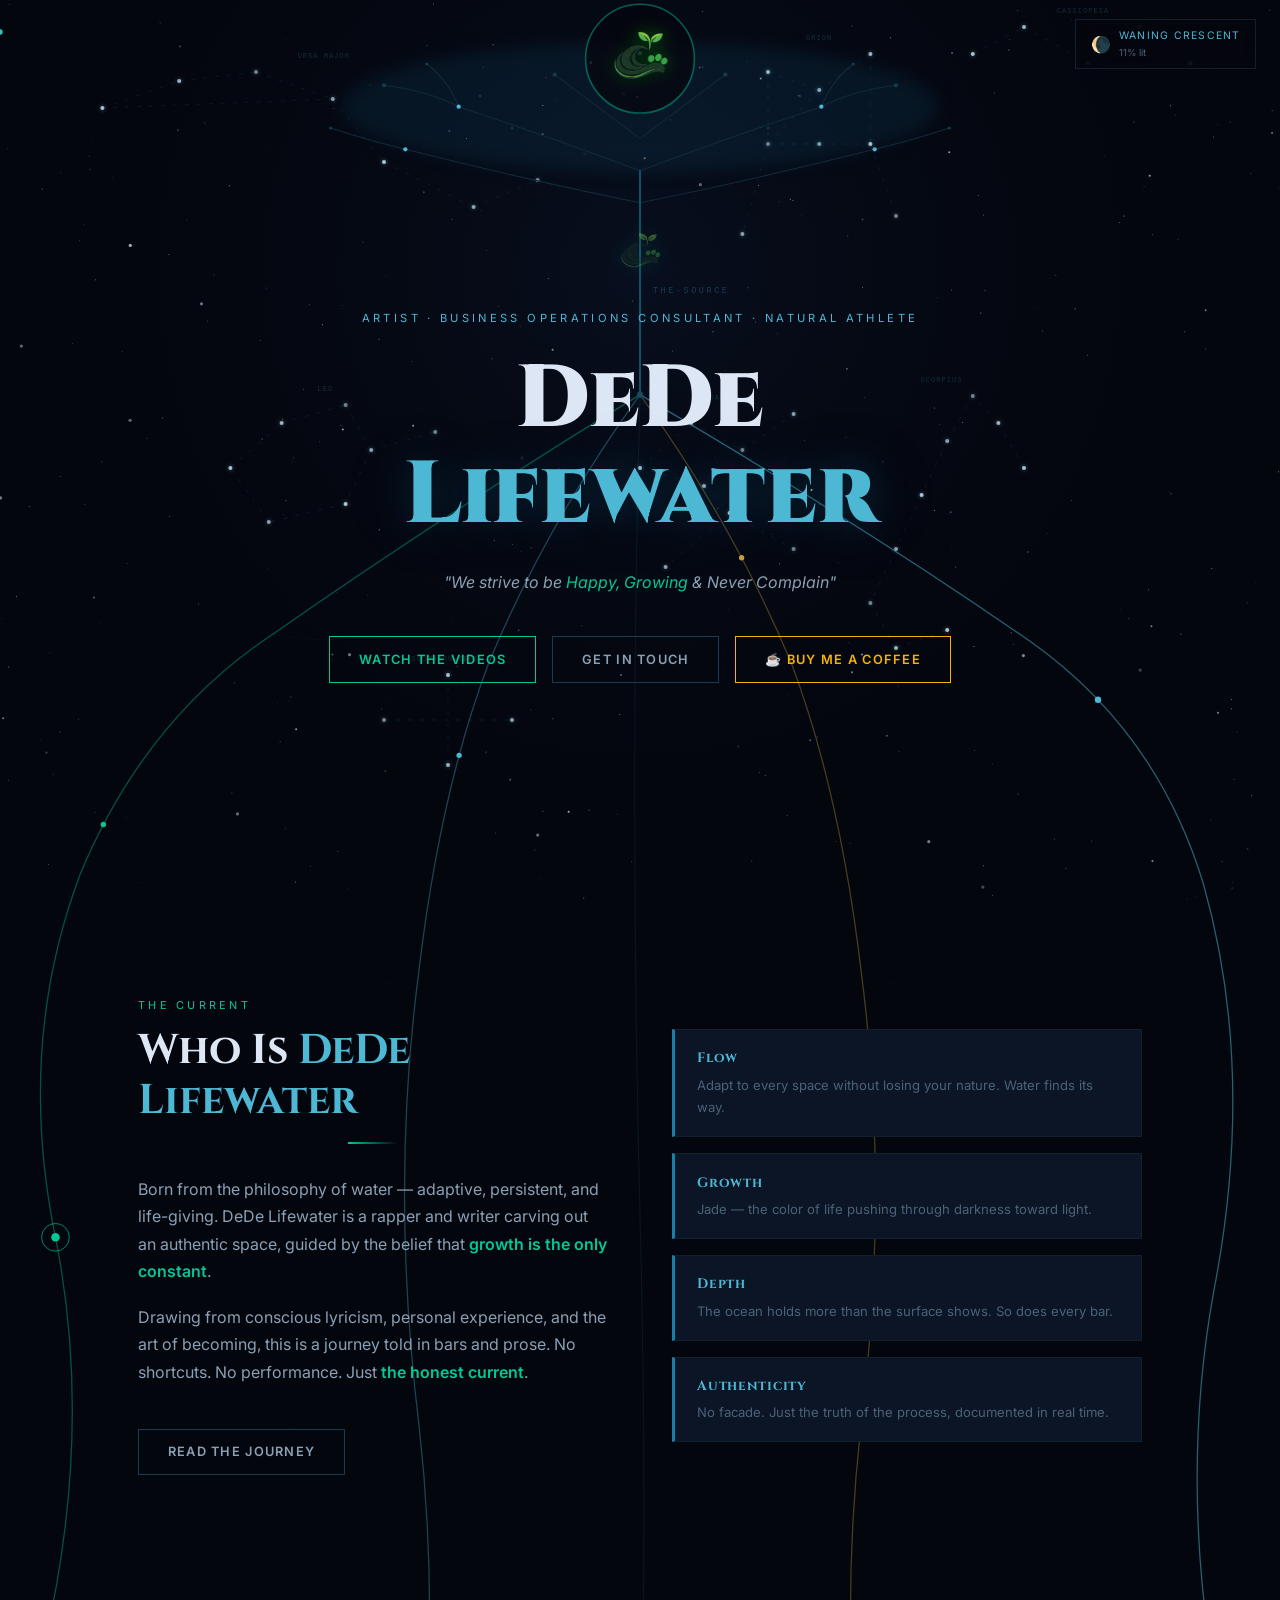
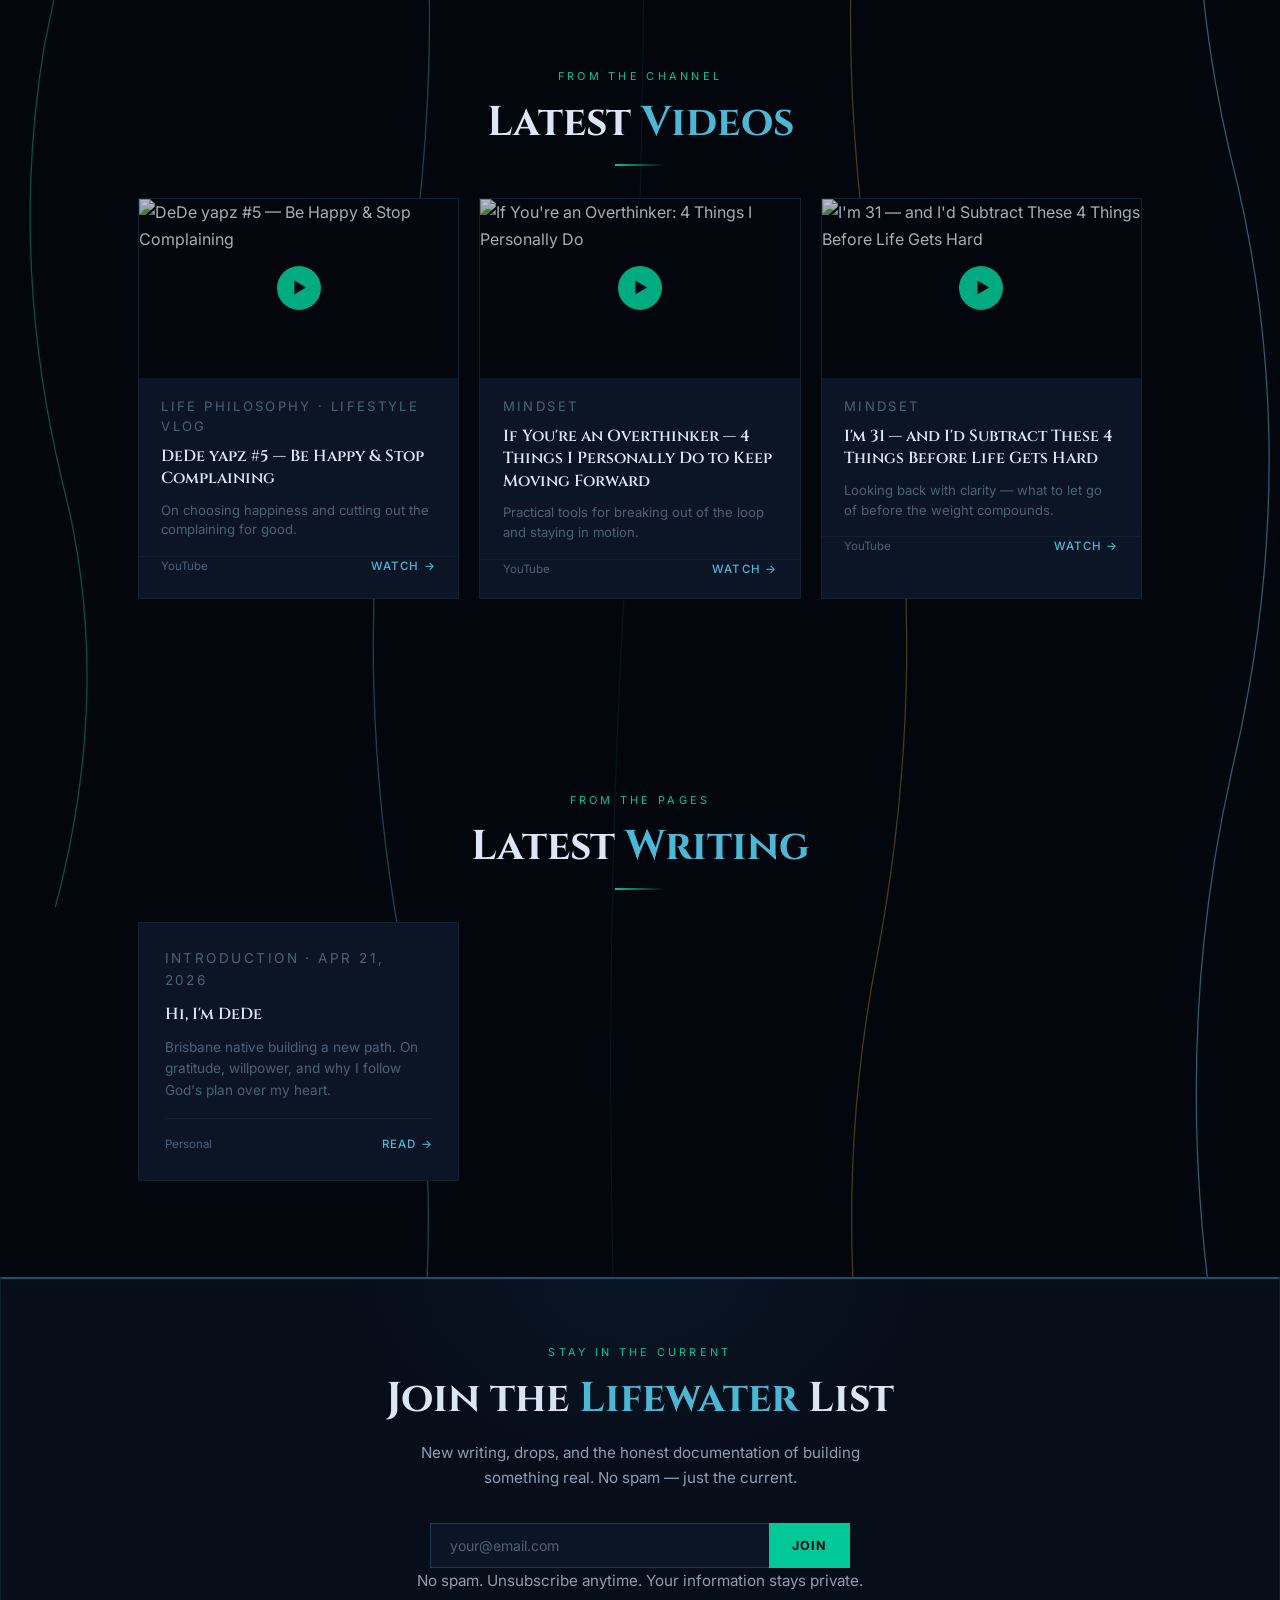
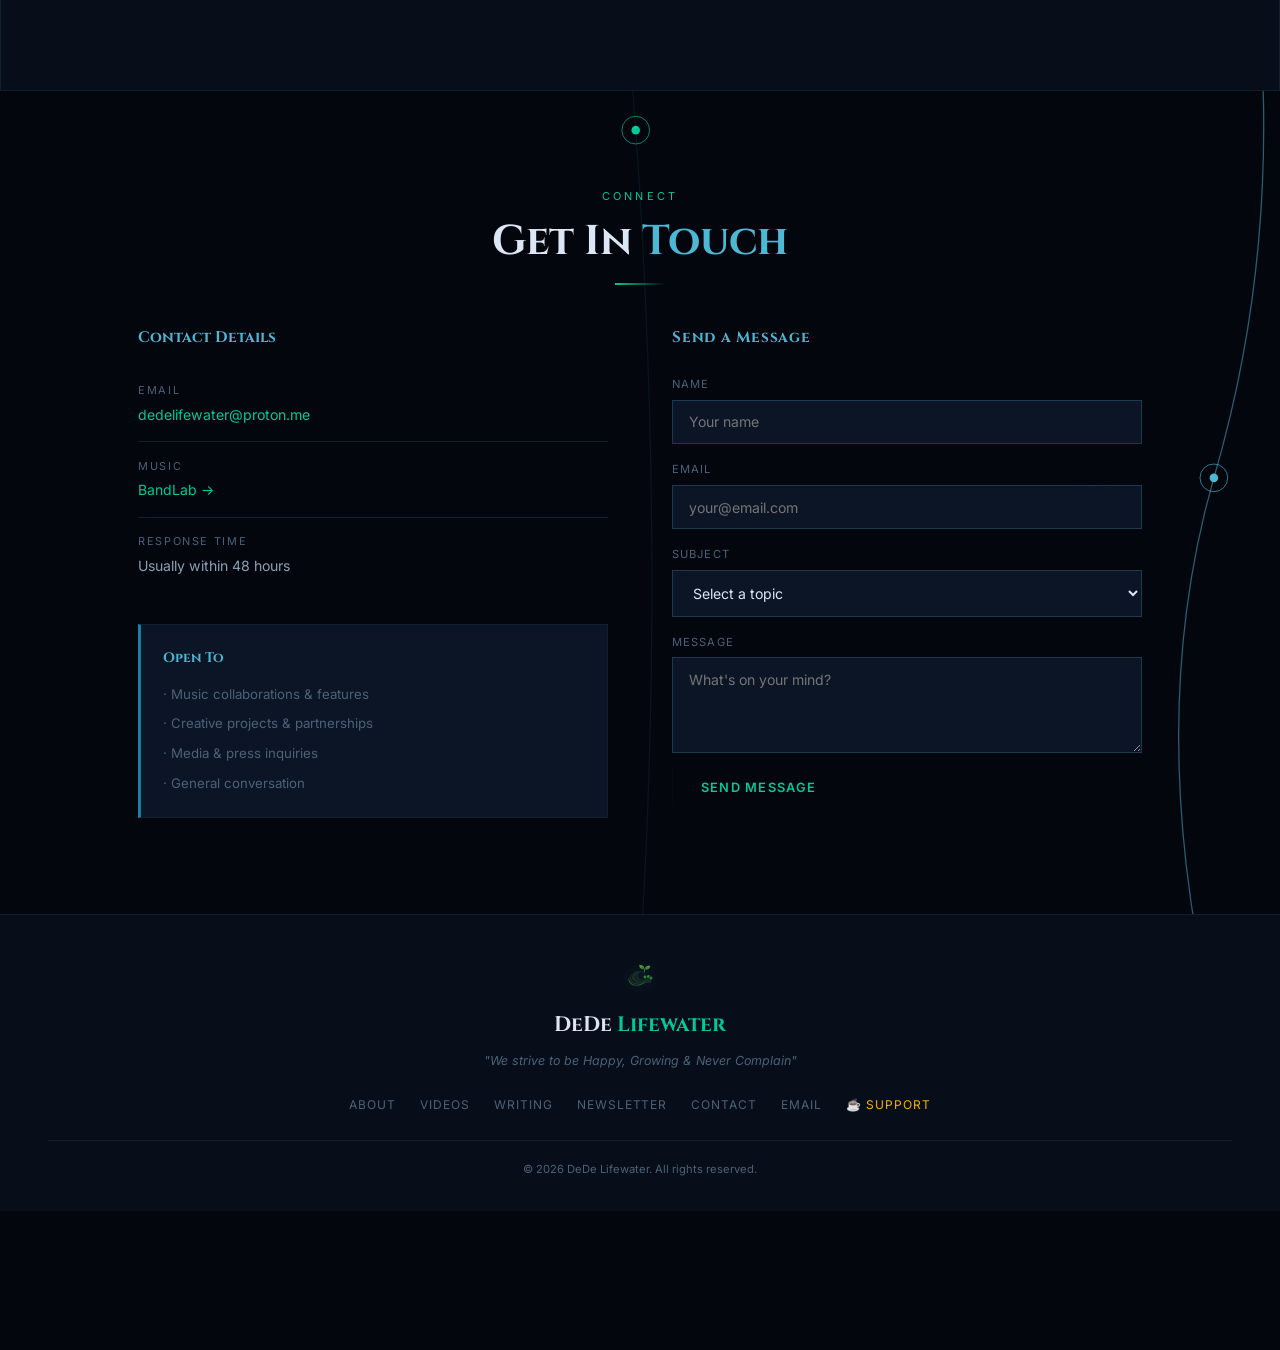
==== commit 199d90a6: "Expand tree of life full-page, update hero and blog layout - Move tree SVG to full-page overlay with" ====
--- a/index.html
+++ b/index.html
@@ -11,6 +11,215 @@
 
   <canvas id="star-canvas"></canvas>
 
+  <!-- FULL-PAGE TREE OF LIFE -->
+  <div id="page-tree">
+    <svg id="page-tree-svg" viewBox="0 -30 1200 4000" preserveAspectRatio="xMidYMin meet" xmlns="http://www.w3.org/2000/svg">
+      <defs>
+        <clipPath id="logo-clip"><circle cx="600" cy="25" r="46"/></clipPath>
+        <filter id="logo-glow" x="-25%" y="-25%" width="150%" height="150%">
+          <feGaussianBlur in="SourceGraphic" stdDeviation="7" result="blur"/>
+          <feColorMatrix in="blur" type="matrix" values="0 0 0 0 0  0 0.784 0.588 0 0  0 0 0 0 0  0 0 0 0.75 0" result="coloredBlur"/>
+          <feMerge><feMergeNode in="coloredBlur"/><feMergeNode in="SourceGraphic"/></feMerge>
+        </filter>
+      </defs>
+
+      <!-- Canopy -->
+      <ellipse class="canopy-glow" cx="600" cy="70" rx="280" ry="60"/>
+      <g class="tree-canopy">
+        <g class="tree-line">
+          <path d="M 600 130 Q 520 100 430 70"/>
+          <path d="M 600 130 Q 680 100 770 70"/>
+          <path d="M 600 160 Q 500 140 380 110"/>
+          <path d="M 600 160 Q 700 140 820 110"/>
+          <path d="M 600 100 Q 560 70 520 40"/>
+          <path d="M 600 100 Q 640 70 680 40"/>
+          <path d="M 430 70 Q 400 55 360 50"/>
+          <path d="M 430 70 Q 420 45 400 30"/>
+          <path d="M 770 70 Q 800 55 840 50"/>
+          <path d="M 770 70 Q 780 45 800 30"/>
+          <path d="M 380 110 Q 340 100 310 90"/>
+          <path d="M 820 110 Q 860 100 890 90"/>
+        </g>
+        <g>
+          <circle class="leaf" cx="360" cy="50" r="2"/>
+          <circle class="leaf" cx="400" cy="30" r="1.5"/>
+          <circle class="leaf" cx="520" cy="40" r="2"/>
+          <circle class="leaf" cx="680" cy="40" r="2"/>
+          <circle class="leaf" cx="800" cy="30" r="1.5"/>
+          <circle class="leaf" cx="840" cy="50" r="2"/>
+          <circle class="leaf" cx="310" cy="90" r="1.5"/>
+          <circle class="leaf" cx="890" cy="90" r="1.5"/>
+          <circle class="leaf" cx="450" cy="60" r="1.2"/>
+          <circle class="leaf" cx="750" cy="60" r="1.2"/>
+          <circle class="leaf" cx="600" cy="20" r="2.5"/>
+          <circle class="leaf" cx="560" cy="50" r="1"/>
+          <circle class="leaf" cx="640" cy="50" r="1"/>
+          <circle class="leaf" cx="480" cy="90" r="1.2"/>
+          <circle class="leaf" cx="720" cy="90" r="1.2"/>
+        </g>
+        <circle class="pulse-drop" cx="430" cy="70" r="2" style="animation-delay:0s"/>
+        <circle class="pulse-drop" cx="770" cy="70" r="2" style="animation-delay:0.7s"/>
+        <circle class="pulse-drop" cx="600" cy="20" r="2" style="animation-delay:1.4s"/>
+        <circle class="pulse-drop" cx="380" cy="110" r="2" style="animation-delay:2.1s"/>
+        <circle class="pulse-drop" cx="820" cy="110" r="2" style="animation-delay:2.8s"/>
+      </g>
+
+      <!-- Trunk -->
+      <path class="tree-trunk" d="M 600 130 L 600 340"/>
+      <g class="tree-line" opacity="0.3">
+        <path d="M 596 180 L 596 320" stroke-width="0.5"/>
+        <path d="M 604 200 L 604 310" stroke-width="0.5"/>
+      </g>
+      <text class="trunk-label" x="612" y="245">THE·SOURCE</text>
+
+      <!-- Extended roots flowing through all page sections -->
+      <!-- Root 1: jade — sweeps far left → About section -->
+      <path id="root-1" class="tree-line-bright root-path-1"
+        d="M 600 340 Q 420 450 255 565 Q 135 645 75 790 Q 15 950 52 1130 Q 88 1310 42 1510 Q 8 1710 58 1920 Q 108 2110 52 2320"
+        stroke-width="1.4"/>
+
+      <!-- Root 2: ocean — center-left → Videos section -->
+      <path id="root-2" class="tree-line-bright root-path-2"
+        d="M 600 340 Q 512 462 458 592 Q 412 714 392 886 Q 366 1088 393 1308 Q 420 1548 372 1808 Q 325 2090 378 2368 Q 428 2628 372 2888"
+        stroke-width="1.4"/>
+
+      <!-- Root 3: gold — center-right → Videos section -->
+      <path id="root-3" class="tree-line-bright root-path-3"
+        d="M 600 340 Q 688 462 742 592 Q 788 714 808 886 Q 834 1088 807 1308 Q 780 1548 828 1808 Q 875 2090 822 2368 Q 772 2628 828 2888"
+        stroke-width="1.4"/>
+
+      <!-- Root 4: ocean deep — far right → Contact form -->
+      <path id="root-4" class="tree-line-bright root-path-4"
+        d="M 600 340 Q 802 458 964 570 Q 1084 654 1128 798 Q 1178 974 1138 1180 Q 1098 1400 1160 1642 Q 1222 1908 1155 2192 Q 1088 2488 1155 2808 Q 1222 3132 1138 3418 Q 1072 3648 1138 3928"
+        stroke-width="1.6"/>
+
+      <!-- Root 5: center spine → Newsletter / Contact center -->
+      <path id="root-5" class="tree-line-bright root-path-5"
+        d="M 600 340 Q 590 710 600 1110 Q 612 1558 584 2048 Q 556 2558 596 3092 Q 630 3578 588 4020"
+        stroke-width="1.1"/>
+
+      <!-- Organic sub-branches for root richness -->
+      <g class="tree-line" opacity="0.17">
+        <path d="M 255 565 Q 318 577 375 560" stroke-width="0.8"/>
+        <path d="M 75 790 Q 142 806 204 788" stroke-width="0.7"/>
+        <path d="M 52 1130 Q 122 1146 190 1128" stroke-width="0.6"/>
+        <path d="M 42 1510 Q 112 1525 178 1508" stroke-width="0.5"/>
+        <path d="M 58 1920 Q 128 1936 195 1918" stroke-width="0.5"/>
+        <path d="M 392 886 Q 336 902 272 886" stroke-width="0.7"/>
+        <path d="M 393 1308 Q 336 1325 271 1309" stroke-width="0.6"/>
+        <path d="M 372 1808 Q 314 1825 248 1808" stroke-width="0.5"/>
+        <path d="M 378 2368 Q 320 2384 255 2368" stroke-width="0.5"/>
+        <path d="M 808 886 Q 864 902 928 886" stroke-width="0.7"/>
+        <path d="M 807 1308 Q 864 1325 929 1309" stroke-width="0.6"/>
+        <path d="M 828 1808 Q 886 1825 952 1808" stroke-width="0.5"/>
+        <path d="M 822 2368 Q 880 2384 945 2368" stroke-width="0.5"/>
+        <path d="M 1128 798 Q 1072 818 1010 802" stroke-width="0.7"/>
+        <path d="M 1160 1642 Q 1100 1660 1038 1644" stroke-width="0.6"/>
+        <path d="M 1155 2192 Q 1094 2210 1032 2194" stroke-width="0.5"/>
+        <path d="M 1155 2808 Q 1094 2826 1032 2810" stroke-width="0.5"/>
+        <path d="M 1138 3418 Q 1078 3436 1016 3420" stroke-width="0.4"/>
+        <path d="M 600 1110 Q 652 1128 718 1112" stroke-width="0.6"/>
+        <path d="M 600 1110 Q 548 1128 482 1112" stroke-width="0.6"/>
+        <path d="M 584 2048 Q 636 2066 700 2050" stroke-width="0.5"/>
+        <path d="M 584 2048 Q 532 2066 468 2050" stroke-width="0.5"/>
+        <path d="M 596 3092 Q 646 3110 708 3094" stroke-width="0.4"/>
+        <path d="M 596 3092 Q 546 3110 484 3094" stroke-width="0.4"/>
+      </g>
+
+      <!-- Section anchor node: About -->
+      <circle class="section-node" cx="52" cy="1130" r="4" style="fill:#00c896"/>
+      <circle class="section-node-outer" cx="52" cy="1130" r="13" style="fill:none;stroke:#00c896;stroke-width:0.6"/>
+
+      <!-- Section anchor nodes: Videos (left + right) -->
+      <circle class="section-node" cx="372" cy="1808" r="4" style="fill:#4db8d4;animation-delay:0.6s"/>
+      <circle class="section-node-outer" cx="372" cy="1808" r="13" style="fill:none;stroke:#4db8d4;stroke-width:0.6;animation-delay:0.6s"/>
+      <circle class="section-node" cx="828" cy="1808" r="4" style="fill:#c8a040;animation-delay:1.2s"/>
+      <circle class="section-node-outer" cx="828" cy="1808" r="13" style="fill:none;stroke:#c8a040;stroke-width:0.6;animation-delay:1.2s"/>
+
+      <!-- Section anchor nodes: Contact (spine + right root) -->
+      <circle class="section-node" cx="596" cy="3092" r="4" style="fill:#00c896;animation-delay:0.9s"/>
+      <circle class="section-node-outer" cx="596" cy="3092" r="13" style="fill:none;stroke:#00c896;stroke-width:0.6;animation-delay:0.9s"/>
+      <circle class="section-node" cx="1138" cy="3418" r="4" style="fill:#4db8d4;animation-delay:1.5s"/>
+      <circle class="section-node-outer" cx="1138" cy="3418" r="13" style="fill:none;stroke:#4db8d4;stroke-width:0.6;animation-delay:1.5s"/>
+
+      <!-- Animated drops: root-1 (jade) -->
+      <circle class="drop-1" r="2.5">
+        <animateMotion dur="10s" repeatCount="indefinite" begin="0s"><mpath href="#root-1"/></animateMotion>
+        <animate attributeName="opacity" values="0;1;1;0" keyTimes="0;0.08;0.92;1" dur="10s" repeatCount="indefinite" begin="0s"/>
+      </circle>
+      <circle class="drop-1" r="2">
+        <animateMotion dur="10s" repeatCount="indefinite" begin="5s"><mpath href="#root-1"/></animateMotion>
+        <animate attributeName="opacity" values="0;1;1;0" keyTimes="0;0.08;0.92;1" dur="10s" repeatCount="indefinite" begin="5s"/>
+      </circle>
+      <circle class="drop-1" r="1.5">
+        <animateMotion dur="10s" repeatCount="indefinite" begin="8s"><mpath href="#root-1"/></animateMotion>
+        <animate attributeName="opacity" values="0;0.7;0.7;0" keyTimes="0;0.08;0.92;1" dur="10s" repeatCount="indefinite" begin="8s"/>
+      </circle>
+
+      <!-- Animated drops: root-2 (ocean) -->
+      <circle class="drop-2" r="2.5">
+        <animateMotion dur="13s" repeatCount="indefinite" begin="1s"><mpath href="#root-2"/></animateMotion>
+        <animate attributeName="opacity" values="0;1;1;0" keyTimes="0;0.07;0.93;1" dur="13s" repeatCount="indefinite" begin="1s"/>
+      </circle>
+      <circle class="drop-2" r="2">
+        <animateMotion dur="13s" repeatCount="indefinite" begin="5.5s"><mpath href="#root-2"/></animateMotion>
+        <animate attributeName="opacity" values="0;1;1;0" keyTimes="0;0.07;0.93;1" dur="13s" repeatCount="indefinite" begin="5.5s"/>
+      </circle>
+      <circle class="drop-2" r="1.5">
+        <animateMotion dur="13s" repeatCount="indefinite" begin="10s"><mpath href="#root-2"/></animateMotion>
+        <animate attributeName="opacity" values="0;0.7;0.7;0" keyTimes="0;0.07;0.93;1" dur="13s" repeatCount="indefinite" begin="10s"/>
+      </circle>
+
+      <!-- Animated drops: root-3 (gold) -->
+      <circle class="drop-3" r="2.5">
+        <animateMotion dur="13s" repeatCount="indefinite" begin="2s"><mpath href="#root-3"/></animateMotion>
+        <animate attributeName="opacity" values="0;1;1;0" keyTimes="0;0.07;0.93;1" dur="13s" repeatCount="indefinite" begin="2s"/>
+      </circle>
+      <circle class="drop-3" r="2">
+        <animateMotion dur="13s" repeatCount="indefinite" begin="7.5s"><mpath href="#root-3"/></animateMotion>
+        <animate attributeName="opacity" values="0;1;1;0" keyTimes="0;0.07;0.93;1" dur="13s" repeatCount="indefinite" begin="7.5s"/>
+      </circle>
+      <circle class="drop-3" r="1.5">
+        <animateMotion dur="13s" repeatCount="indefinite" begin="11s"><mpath href="#root-3"/></animateMotion>
+        <animate attributeName="opacity" values="0;0.6;0.6;0" keyTimes="0;0.07;0.93;1" dur="13s" repeatCount="indefinite" begin="11s"/>
+      </circle>
+
+      <!-- Animated drops: root-4 (ocean deep) -->
+      <circle class="drop-4" r="3">
+        <animateMotion dur="18s" repeatCount="indefinite" begin="0.5s"><mpath href="#root-4"/></animateMotion>
+        <animate attributeName="opacity" values="0;1;1;0" keyTimes="0;0.05;0.95;1" dur="18s" repeatCount="indefinite" begin="0.5s"/>
+      </circle>
+      <circle class="drop-4" r="2.5">
+        <animateMotion dur="18s" repeatCount="indefinite" begin="6.5s"><mpath href="#root-4"/></animateMotion>
+        <animate attributeName="opacity" values="0;1;1;0" keyTimes="0;0.05;0.95;1" dur="18s" repeatCount="indefinite" begin="6.5s"/>
+      </circle>
+      <circle class="drop-4" r="2">
+        <animateMotion dur="18s" repeatCount="indefinite" begin="12.5s"><mpath href="#root-4"/></animateMotion>
+        <animate attributeName="opacity" values="0;0.8;0.8;0" keyTimes="0;0.05;0.95;1" dur="18s" repeatCount="indefinite" begin="12.5s"/>
+      </circle>
+
+      <!-- Animated drops: root-5 (center spine) -->
+      <circle class="drop-1" r="2">
+        <animateMotion dur="15s" repeatCount="indefinite" begin="3s"><mpath href="#root-5"/></animateMotion>
+        <animate attributeName="opacity" values="0;0.8;0.8;0" keyTimes="0;0.06;0.94;1" dur="15s" repeatCount="indefinite" begin="3s"/>
+      </circle>
+      <circle class="drop-2" r="1.5">
+        <animateMotion dur="15s" repeatCount="indefinite" begin="10.5s"><mpath href="#root-5"/></animateMotion>
+        <animate attributeName="opacity" values="0;0.6;0.6;0" keyTimes="0;0.06;0.94;1" dur="15s" repeatCount="indefinite" begin="10.5s"/>
+      </circle>
+
+      <!-- Trunk junction glow -->
+      <circle cx="600" cy="340" r="3" fill="#1a4a60" opacity="0.9"/>
+      <circle cx="600" cy="340" r="9" fill="none" stroke="#1a4a60" stroke-width="0.5" opacity="0.4"/>
+
+      <!-- Logo at apex -->
+      <circle cx="600" cy="25" r="51" fill="rgba(4,6,14,0.75)" stroke="rgba(0,200,150,0.45)" stroke-width="1.5"/>
+      <image href="images/logo.png" x="554" y="-21" width="92" height="92"
+             clip-path="url(#logo-clip)" filter="url(#logo-glow)"
+             preserveAspectRatio="xMidYMid meet"/>
+    </svg>
+  </div>
+
   <!-- MOON TRACKER -->
   <div class="moon-tracker" id="moon-tracker">
     <span class="moon-emoji">🌕</span>
@@ -22,101 +231,9 @@
 
   <!-- HERO -->
   <section class="hero" id="home">
-    <div class="hero-tree">
-      <svg viewBox="0 -30 1200 620" preserveAspectRatio="xMidYMid meet" xmlns="http://www.w3.org/2000/svg">
-        <ellipse class="canopy-glow" cx="600" cy="70" rx="280" ry="60"/>
-        <g class="tree-canopy">
-          <g class="tree-line">
-            <path d="M 600 130 Q 520 100 430 70"/>
-            <path d="M 600 130 Q 680 100 770 70"/>
-            <path d="M 600 160 Q 500 140 380 110"/>
-            <path d="M 600 160 Q 700 140 820 110"/>
-            <path d="M 600 100 Q 560 70 520 40"/>
-            <path d="M 600 100 Q 640 70 680 40"/>
-            <path d="M 430 70 Q 400 55 360 50"/>
-            <path d="M 430 70 Q 420 45 400 30"/>
-            <path d="M 770 70 Q 800 55 840 50"/>
-            <path d="M 770 70 Q 780 45 800 30"/>
-            <path d="M 380 110 Q 340 100 310 90"/>
-            <path d="M 820 110 Q 860 100 890 90"/>
-          </g>
-          <g>
-            <circle class="leaf" cx="360" cy="50" r="2"/>
-            <circle class="leaf" cx="400" cy="30" r="1.5"/>
-            <circle class="leaf" cx="520" cy="40" r="2"/>
-            <circle class="leaf" cx="680" cy="40" r="2"/>
-            <circle class="leaf" cx="800" cy="30" r="1.5"/>
-            <circle class="leaf" cx="840" cy="50" r="2"/>
-            <circle class="leaf" cx="310" cy="90" r="1.5"/>
-            <circle class="leaf" cx="890" cy="90" r="1.5"/>
-            <circle class="leaf" cx="450" cy="60" r="1.2"/>
-            <circle class="leaf" cx="750" cy="60" r="1.2"/>
-            <circle class="leaf" cx="600" cy="20" r="2.5"/>
-            <circle class="leaf" cx="560" cy="50" r="1"/>
-            <circle class="leaf" cx="640" cy="50" r="1"/>
-            <circle class="leaf" cx="480" cy="90" r="1.2"/>
-            <circle class="leaf" cx="720" cy="90" r="1.2"/>
-          </g>
-          <circle class="pulse-drop" cx="430" cy="70" r="2" style="animation-delay:0s"/>
-          <circle class="pulse-drop" cx="770" cy="70" r="2" style="animation-delay:0.7s"/>
-          <circle class="pulse-drop" cx="600" cy="20" r="2" style="animation-delay:1.4s"/>
-          <circle class="pulse-drop" cx="380" cy="110" r="2" style="animation-delay:2.1s"/>
-          <circle class="pulse-drop" cx="820" cy="110" r="2" style="animation-delay:2.8s"/>
-        </g>
-        <path class="tree-trunk" d="M 600 130 L 600 340"/>
-        <g class="tree-line" opacity="0.3">
-          <path d="M 596 180 L 596 320" stroke-width="0.5"/>
-          <path d="M 604 200 L 604 310" stroke-width="0.5"/>
-        </g>
-        <text class="trunk-label" x="612" y="245">THE·SOURCE</text>
-        <path id="root-1" class="tree-line-bright root-path-1" d="M 600 340 Q 450 400 300 470 Q 200 510 150 590" stroke-width="1.4"/>
-        <path id="root-2" class="tree-line-bright root-path-2" d="M 600 340 Q 540 400 490 450 Q 460 490 450 590" stroke-width="1.4"/>
-        <path id="root-3" class="tree-line-bright root-path-3" d="M 600 340 Q 660 400 710 450 Q 740 490 750 590" stroke-width="1.4"/>
-        <path id="root-4" class="tree-line-bright root-path-4" d="M 600 340 Q 750 400 900 470 Q 1000 510 1050 590" stroke-width="1.6"/>
-        <g class="tree-line" opacity="0.4">
-          <path d="M 400 440 Q 350 460 320 490"/>
-          <path d="M 500 460 Q 510 490 490 510"/>
-          <path d="M 700 460 Q 690 490 710 510"/>
-          <path d="M 800 440 Q 850 460 880 490"/>
-        </g>
-        <circle cx="600" cy="340" r="3" fill="#1a4a60" opacity="0.9"/>
-        <circle cx="600" cy="340" r="9" fill="none" stroke="#1a4a60" stroke-width="0.5" opacity="0.4"/>
-        <circle class="drop-1" r="2.5">
-          <animateMotion dur="5s" repeatCount="indefinite" begin="0s"><mpath href="#root-1"/></animateMotion>
-          <animate attributeName="opacity" values="0;1;1;0" keyTimes="0;0.1;0.9;1" dur="5s" repeatCount="indefinite" begin="0s"/>
-        </circle>
-        <circle class="drop-1" r="2">
-          <animateMotion dur="5s" repeatCount="indefinite" begin="2.5s"><mpath href="#root-1"/></animateMotion>
-          <animate attributeName="opacity" values="0;1;1;0" keyTimes="0;0.1;0.9;1" dur="5s" repeatCount="indefinite" begin="2.5s"/>
-        </circle>
-        <circle class="drop-2" r="2.5">
-          <animateMotion dur="6s" repeatCount="indefinite" begin="1s"><mpath href="#root-2"/></animateMotion>
-          <animate attributeName="opacity" values="0;1;1;0" keyTimes="0;0.1;0.9;1" dur="6s" repeatCount="indefinite" begin="1s"/>
-        </circle>
-        <circle class="drop-2" r="2">
-          <animateMotion dur="6s" repeatCount="indefinite" begin="4s"><mpath href="#root-2"/></animateMotion>
-          <animate attributeName="opacity" values="0;1;1;0" keyTimes="0;0.1;0.9;1" dur="6s" repeatCount="indefinite" begin="4s"/>
-        </circle>
-        <circle class="drop-3" r="2.5">
-          <animateMotion dur="5.5s" repeatCount="indefinite" begin="0.5s"><mpath href="#root-3"/></animateMotion>
-          <animate attributeName="opacity" values="0;1;1;0" keyTimes="0;0.1;0.9;1" dur="5.5s" repeatCount="indefinite" begin="0.5s"/>
-        </circle>
-        <circle class="drop-3" r="2">
-          <animateMotion dur="5.5s" repeatCount="indefinite" begin="3s"><mpath href="#root-3"/></animateMotion>
-          <animate attributeName="opacity" values="0;1;1;0" keyTimes="0;0.1;0.9;1" dur="5.5s" repeatCount="indefinite" begin="3s"/>
-        </circle>
-        <circle class="drop-4" r="3">
-          <animateMotion dur="4.5s" repeatCount="indefinite" begin="0.2s"><mpath href="#root-4"/></animateMotion>
-          <animate attributeName="opacity" values="0;1;1;0" keyTimes="0;0.1;0.9;1" dur="4.5s" repeatCount="indefinite" begin="0.2s"/>
-        </circle>
-        <circle class="drop-4" r="2">
-          <animateMotion dur="4.5s" repeatCount="indefinite" begin="2.2s"><mpath href="#root-4"/></animateMotion>
-          <animate attributeName="opacity" values="0;1;1;0" keyTimes="0;0.1;0.9;1" dur="4.5s" repeatCount="indefinite" begin="2.2s"/>
-        </circle>
-      </svg>
-    </div>
     <div class="hero-content">
-      <p class="hero-eyebrow">Artist · Writer · Lifewater</p>
+      <img src="images/logo.png" alt="Lifewater" class="hero-logo" />
+      <p class="hero-eyebrow">Artist · Business Operations Consultant · Natural Athlete</p>
       <h1 class="hero-title">
         <span class="name-dede">DeDe</span>
         <span class="name-lifewater">Lifewater</span>
@@ -125,8 +242,9 @@
         "We strive to be <span>Happy, Growing</span> &amp; Never Complain"
       </p>
       <div class="hero-cta">
-        <a href="#writing" class="btn-primary">Read the Words</a>
+        <a href="#videos" class="btn-primary">Watch the Videos</a>
         <a href="#connect" class="btn-secondary">Get in Touch</a>
+        <a href="https://www.buymeacoffee.com/dedelifewater" target="_blank" class="btn-coffee">☕ Buy Me a Coffee</a>
       </div>
     </div>
   </section>
@@ -171,29 +289,56 @@
     </div>
   </section>
 
+  <!-- VIDEOS -->
+  <section id="videos" class="reveal">
+    <span class="section-label">From the Channel</span>
+    <h2 class="section-title">Latest <span>Videos</span></h2>
+    <div class="section-divider"></div>
+    <div class="cards-grid">
+      <a href="https://www.youtube.com/watch?v=UhoEhsF-Dek" target="_blank" class="card video-thumb-card">
+        <div class="video-thumb-wrapper">
+          <img src="https://img.youtube.com/vi/UhoEhsF-Dek/mqdefault.jpg" alt="DeDe yapz #5 — Be Happy & Stop Complaining"/>
+          <div class="play-btn">▶</div>
+        </div>
+        <p class="card-tag">Life Philosophy · Lifestyle Vlog</p>
+        <h3>DeDe yapz #5 — Be Happy &amp; Stop Complaining</h3>
+        <p>On choosing happiness and cutting out the complaining for good.</p>
+        <div class="card-meta"><span>YouTube</span><span class="card-read-more">Watch →</span></div>
+      </a>
+      <a href="https://www.youtube.com/watch?v=etDP9XXbK_4" target="_blank" class="card video-thumb-card">
+        <div class="video-thumb-wrapper">
+          <img src="https://img.youtube.com/vi/etDP9XXbK_4/mqdefault.jpg" alt="If You're an Overthinker: 4 Things I Personally Do"/>
+          <div class="play-btn">▶</div>
+        </div>
+        <p class="card-tag">Mindset</p>
+        <h3>If You're an Overthinker — 4 Things I Personally Do to Keep Moving Forward</h3>
+        <p>Practical tools for breaking out of the loop and staying in motion.</p>
+        <div class="card-meta"><span>YouTube</span><span class="card-read-more">Watch →</span></div>
+      </a>
+      <a href="https://www.youtube.com/watch?v=Ya34Q0jsolE" target="_blank" class="card video-thumb-card">
+        <div class="video-thumb-wrapper">
+          <img src="https://img.youtube.com/vi/Ya34Q0jsolE/mqdefault.jpg" alt="I'm 31 — and I'd Subtract These 4 Things Before Life Gets Hard"/>
+          <div class="play-btn">▶</div>
+        </div>
+        <p class="card-tag">Mindset</p>
+        <h3>I'm 31 — and I'd Subtract These 4 Things Before Life Gets Hard</h3>
+        <p>Looking back with clarity — what to let go of before the weight compounds.</p>
+        <div class="card-meta"><span>YouTube</span><span class="card-read-more">Watch →</span></div>
+      </a>
+    </div>
+  </section>
+
   <!-- WRITING -->
   <section id="writing" class="reveal">
     <span class="section-label">From the Pages</span>
-    <h2 class="section-title">Writings &amp; <span>Reflections</span></h2>
+    <h2 class="section-title">Latest <span>Writing</span></h2>
     <div class="section-divider"></div>
     <div class="cards-grid">
-      <a href="#" class="card">
-        <p class="card-tag">Rap Journey</p>
-        <h3>Learning to Flow: Month One on the Mic</h3>
-        <p>What happens when you decide to learn rap from scratch? Honest reflections on the first steps, the awkward bars, and what's actually clicking.</p>
-        <div class="card-meta"><span>Apr 2026</span><span class="card-read-more">Read →</span></div>
-      </a>
-      <a href="#" class="card">
-        <p class="card-tag">Philosophy</p>
-        <h3>Become Like Water: Why Bruce Lee Changed How I See Music</h3>
-        <p>The philosophy that named this brand — and how it shapes every creative decision made under the Lifewater name.</p>
-        <div class="card-meta"><span>Apr 2026</span><span class="card-read-more">Read →</span></div>
-      </a>
-      <a href="#" class="card">
-        <p class="card-tag">Personal Brand</p>
-        <h3>Building Without a Blueprint: The DeDe Lifewater Origin</h3>
-        <p>No manager, no label, no roadmap. Just a vision and the tools available. Here's what that actually looks like day to day.</p>
-        <div class="card-meta"><span>Apr 2026</span><span class="card-read-more">Read →</span></div>
+      <a href="posts/2026-04-21-hi-im-dede.html" class="card">
+        <p class="card-tag">Introduction · Apr 21, 2026</p>
+        <h3>Hi, I'm DeDe</h3>
+        <p>Brisbane native building a new path. On gratitude, willpower, and why I follow God's plan over my heart.</p>
+        <div class="card-meta"><span>Personal</span><span class="card-read-more">Read →</span></div>
       </a>
     </div>
   </section>
@@ -227,7 +372,7 @@
         <div class="contact-detail">
           <div>
             <div style="font-size:0.68rem;letter-spacing:.15em;text-transform:uppercase;color:var(--text-muted);margin-bottom:.2rem;">Music</div>
-            <a href="https://www.bandlab.com" target="_blank">BandLab →</a>
+            <a href="https://www.bandlab.com/dedelifewater" target="_blank">BandLab →</a>
           </div>
         </div>
         <div class="contact-detail" style="border:none;">
@@ -285,10 +430,12 @@
     <p class="footer-tagline">"We strive to be Happy, Growing &amp; Never Complain"</p>
     <div class="footer-links">
       <a href="#about">About</a>
+      <a href="#videos">Videos</a>
       <a href="#writing">Writing</a>
       <a href="#newsletter">Newsletter</a>
       <a href="#connect">Contact</a>
       <a href="mailto:dedelifewater@proton.me">Email</a>
+      <a href="https://www.buymeacoffee.com/dedelifewater" target="_blank" style="color:#f4b400;">☕ Support</a>
     </div>
     <div class="footer-bottom">&copy; 2026 DeDe Lifewater. All rights reserved.</div>
   </footer>
--- a/css/style.css
+++ b/css/style.css
@@ -29,6 +29,43 @@
   font-weight: 400;
   line-height: 1.7;
   overflow-x: hidden;
+  position: relative;
+}
+
+/* ── FULL-PAGE TREE ── */
+#page-tree {
+  position: absolute;
+  top: 0;
+  left: 0;
+  width: 100%;
+  pointer-events: none;
+  z-index: 0;
+}
+
+#page-tree svg {
+  width: 100%;
+  display: block;
+}
+
+/* Sections sit above the tree */
+.hero, section, .newsletter-section, footer {
+  position: relative;
+  z-index: 1;
+}
+
+/* Root-5 center spine */
+.root-path-5 { stroke: #00c896; opacity: 0.22; }
+
+/* Section anchor node pulses */
+.section-node {
+  animation: nodePulse 3.5s ease-in-out infinite;
+}
+.section-node-outer {
+  animation: nodePulse 3.5s ease-in-out infinite 0.6s;
+}
+@keyframes nodePulse {
+  0%, 100% { opacity: 0.18; }
+  50%       { opacity: 0.62; }
 }
 
 #star-canvas {
@@ -188,20 +225,6 @@
   color: var(--text-muted);
 }
 
-/* ── HERO TREE SVG ── */
-.hero-tree {
-  position: absolute;
-  inset: 0;
-  width: 100%;
-  height: 100%;
-  opacity: 0.9;
-}
-
-.hero-tree svg {
-  width: 100%;
-  height: 100%;
-}
-
 .tree-line       { stroke: #112a3a; fill: none; stroke-linecap: round; stroke-width: 1; }
 .tree-line-bright{ stroke: #1a4a60; fill: none; stroke-linecap: round; stroke-width: 1.2; }
 .tree-trunk      { stroke: #0e5570; fill: none; stroke-linecap: round; stroke-width: 1.8; }
@@ -255,7 +278,7 @@
   align-items: center;
   justify-content: center;
   text-align: center;
-  overflow: hidden;
+  overflow: visible;
 }
 
 #hero-canvas {
@@ -279,7 +302,12 @@
   display: block;
   filter: drop-shadow(0 0 10px rgba(0,200,150,0.4));
   opacity: 0;
-  animation: fadeUp 1s ease forwards 0.2s;
+  animation: fadeUpLogo 1s ease forwards 0.2s;
+}
+
+@keyframes fadeUpLogo {
+  from { opacity: 0; transform: translateY(20px); }
+  to { opacity: 0.45; transform: translateY(0); }
 }
 
 .footer-logo-img {
@@ -735,6 +763,102 @@
 }
 
 .reveal.visible { opacity: 1; transform: translateY(0); }
+
+/* ── BUY ME A COFFEE ── */
+.btn-coffee {
+  padding: 0.7rem 1.8rem;
+  background: transparent;
+  border: 1px solid #f4b400;
+  color: #f4b400;
+  font-family: 'Inter', sans-serif;
+  font-size: 0.8rem;
+  font-weight: 600;
+  letter-spacing: 0.1em;
+  text-transform: uppercase;
+  text-decoration: none;
+  cursor: pointer;
+  transition: all 0.3s ease;
+  display: inline-block;
+}
+.btn-coffee:hover {
+  background: #f4b400;
+  color: var(--bg-primary);
+  box-shadow: 0 0 20px rgba(244,180,0,0.3);
+}
+
+/* ── VIDEO CARDS ── */
+.video-wrapper {
+  position: relative;
+  padding-bottom: 56.25%;
+  height: 0;
+  overflow: hidden;
+  background: var(--bg-primary);
+}
+.video-wrapper iframe {
+  position: absolute;
+  top: 0; left: 0;
+  width: 100%; height: 100%;
+  border: 0;
+}
+
+.video-embed-card {
+  background: var(--bg-card);
+  border: 1px solid var(--border);
+  transition: all 0.3s ease;
+  margin-bottom: 1.25rem;
+  position: relative;
+  overflow: hidden;
+}
+.video-embed-card::before {
+  content: '';
+  position: absolute;
+  top: 0; left: 0; right: 0;
+  height: 2px;
+  background: linear-gradient(to right, var(--ocean), var(--jade));
+  transform: scaleX(0);
+  transition: transform 0.3s ease;
+  z-index: 1;
+}
+.video-embed-card:hover { border-color: var(--border-glow); box-shadow: 0 10px 35px rgba(0,0,0,0.4), 0 0 18px var(--ocean-glow); }
+.video-embed-card:hover::before { transform: scaleX(1); }
+.video-card-body { padding: 1.2rem 1.4rem; }
+.video-card-body .card-tag { font-size: 0.62rem; letter-spacing: 0.18em; text-transform: uppercase; color: var(--jade); margin-bottom: 0.5rem; }
+.video-card-body h3 { font-family: 'Cinzel', serif; font-size: 0.95rem; font-weight: 600; color: var(--text); margin-bottom: 0.5rem; line-height: 1.4; }
+.video-card-body .card-meta { font-size: 0.72rem; color: var(--text-muted); margin-top: 0.8rem; padding-top: 0.8rem; border-top: 1px solid var(--border); display: flex; justify-content: space-between; align-items: center; }
+
+.video-thumb-card { padding: 0; }
+.video-thumb-wrapper {
+  position: relative;
+  overflow: hidden;
+  aspect-ratio: 16/9;
+  background: var(--bg-primary);
+}
+.video-thumb-wrapper img {
+  width: 100%; height: 100%;
+  object-fit: cover; display: block;
+  transition: transform 0.4s ease;
+  filter: brightness(0.75);
+}
+.video-thumb-card:hover .video-thumb-wrapper img { transform: scale(1.04); filter: brightness(1); }
+.play-btn {
+  position: absolute; top: 50%; left: 50%;
+  transform: translate(-50%, -50%);
+  width: 44px; height: 44px;
+  background: rgba(0,200,150,0.85);
+  border-radius: 50%;
+  display: flex; align-items: center; justify-content: center;
+  font-size: 0.95rem; color: var(--bg-primary);
+  transition: all 0.3s ease;
+  padding-left: 3px;
+}
+.video-thumb-card:hover .play-btn { background: var(--jade); box-shadow: 0 0 20px var(--jade-glow); transform: translate(-50%, -50%) scale(1.12); }
+.video-thumb-card .card-tag,
+.video-thumb-card h3,
+.video-thumb-card p,
+.video-thumb-card .card-meta { padding: 0 1.4rem; }
+.video-thumb-card .card-tag { padding-top: 1.2rem; margin-bottom: 0.5rem; }
+.video-thumb-card p { font-size: 0.82rem; color: var(--text-muted); line-height: 1.5; }
+.video-thumb-card .card-meta { padding-bottom: 1.2rem; }
 
 /* ── RESPONSIVE ── */
 @media (max-width: 768px) {
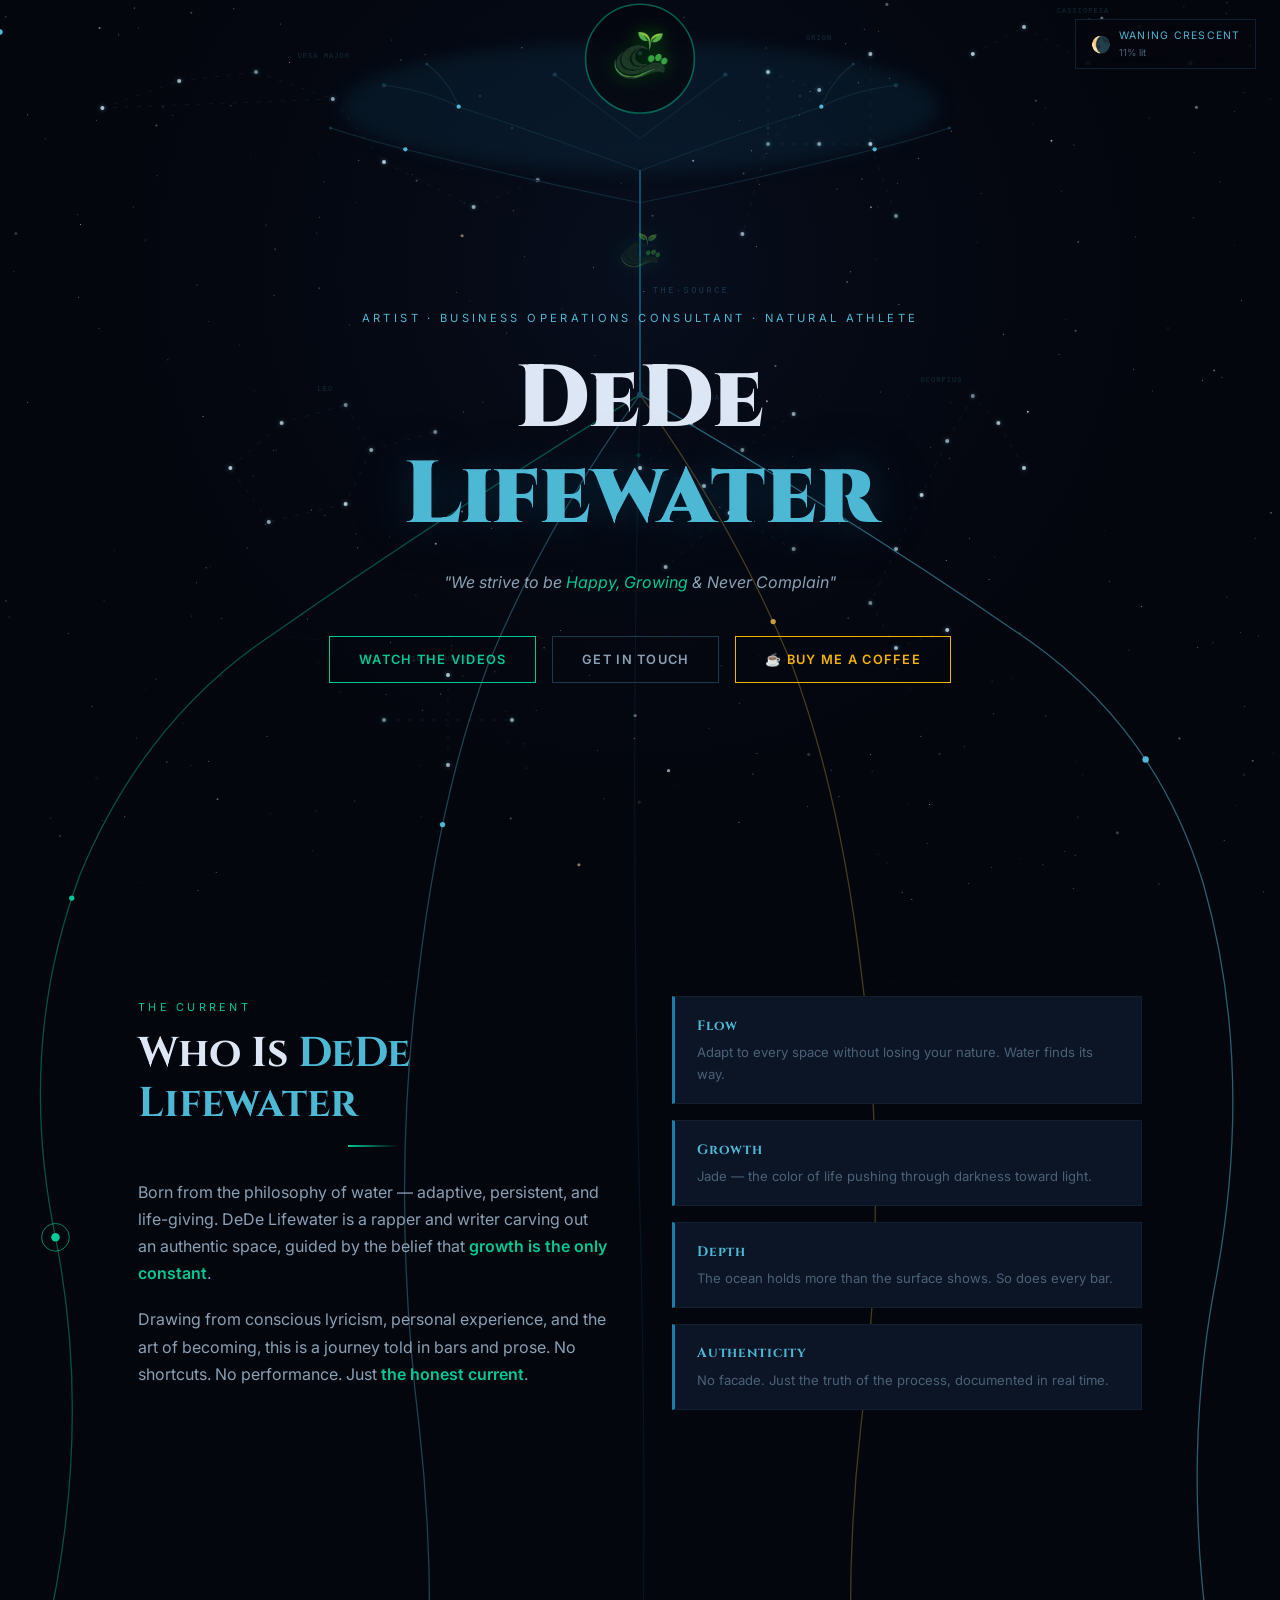
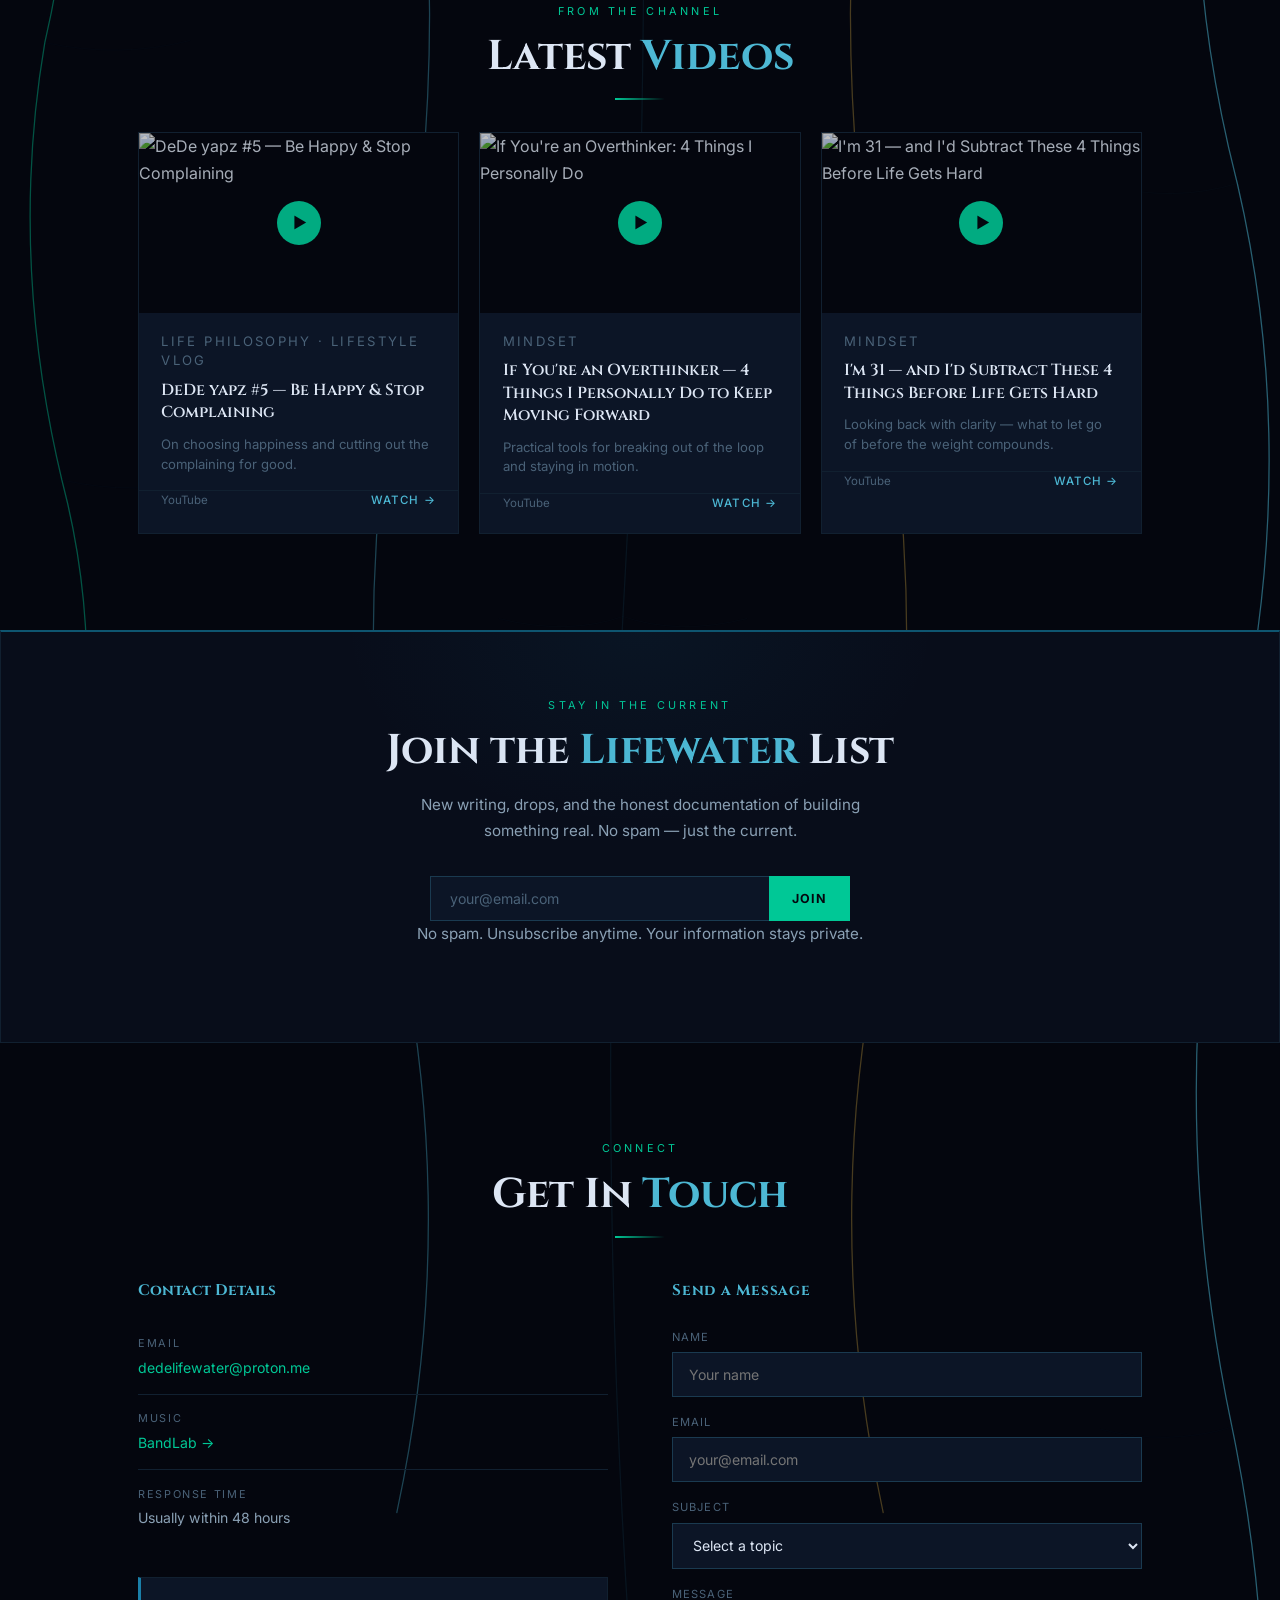
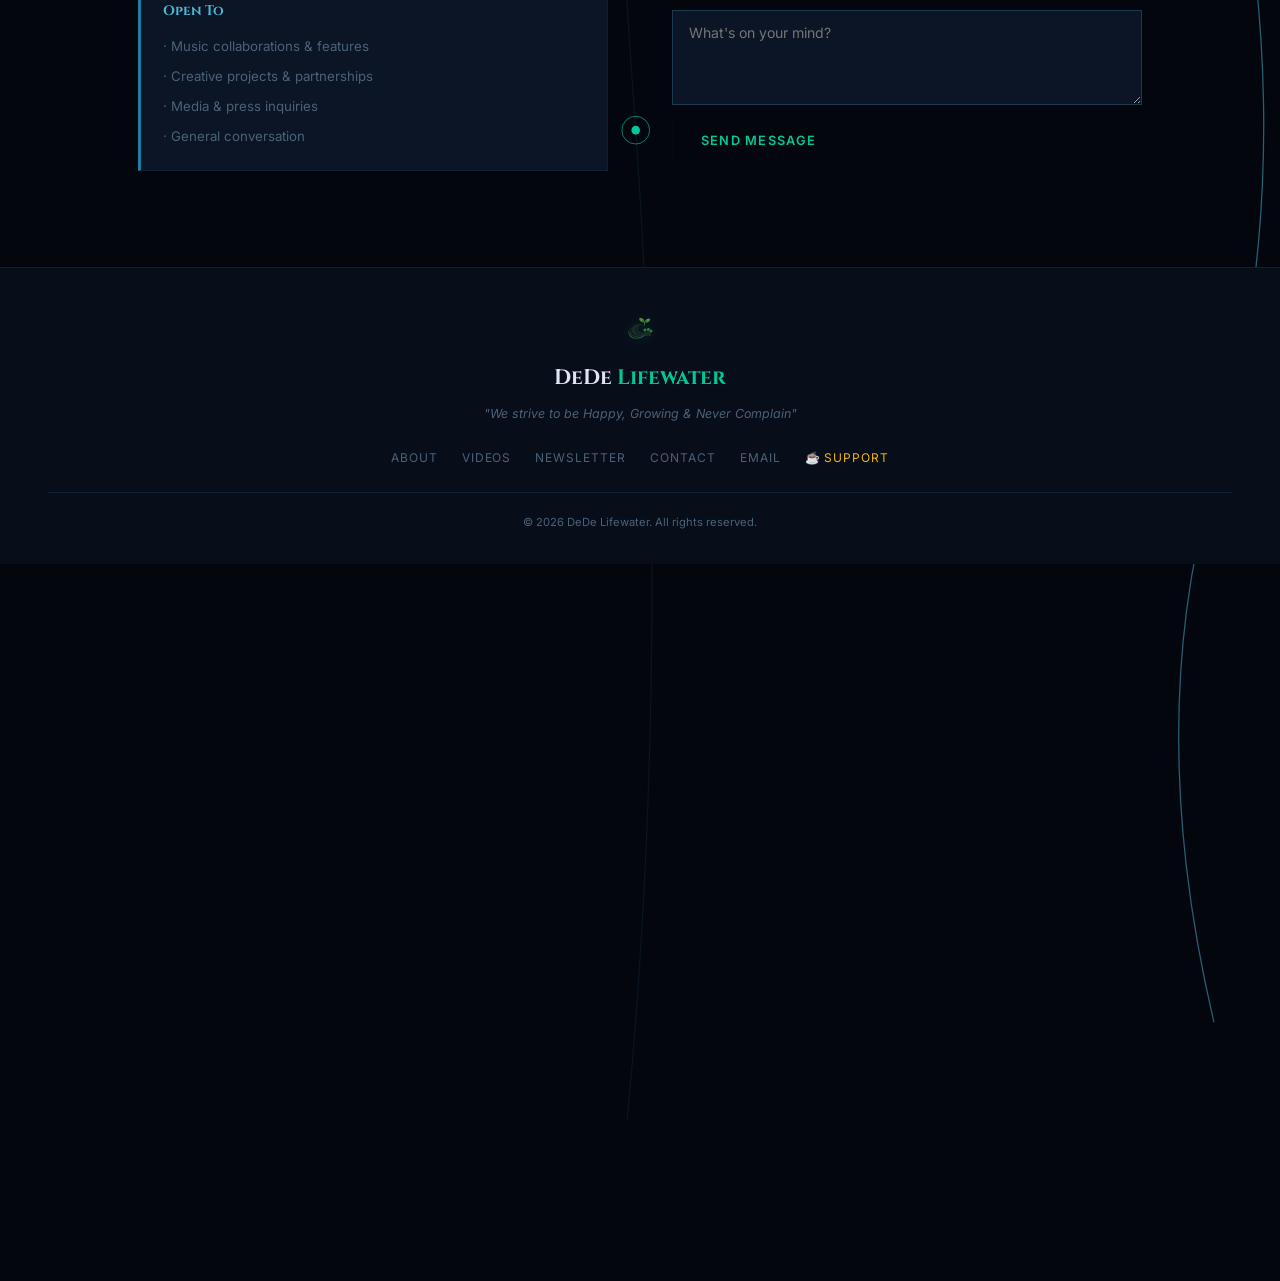
==== commit c77693d7: "Remove writing section and broken post links from homepage Removes 'Latest Writing' section, 'Read t" ====
--- a/index.html
+++ b/index.html
@@ -266,7 +266,6 @@
           this is a journey told in bars and prose. No shortcuts. No performance.
           Just <strong>the honest current</strong>.
         </p>
-        <a href="#writing" class="btn-secondary" style="display:inline-block; margin-top: 1.5rem;">Read the Journey</a>
       </div>
       <div class="about-pillars">
         <div class="pillar">
@@ -324,21 +323,6 @@
         <h3>I'm 31 — and I'd Subtract These 4 Things Before Life Gets Hard</h3>
         <p>Looking back with clarity — what to let go of before the weight compounds.</p>
         <div class="card-meta"><span>YouTube</span><span class="card-read-more">Watch →</span></div>
-      </a>
-    </div>
-  </section>
-
-  <!-- WRITING -->
-  <section id="writing" class="reveal">
-    <span class="section-label">From the Pages</span>
-    <h2 class="section-title">Latest <span>Writing</span></h2>
-    <div class="section-divider"></div>
-    <div class="cards-grid">
-      <a href="posts/2026-04-21-hi-im-dede.html" class="card">
-        <p class="card-tag">Introduction · Apr 21, 2026</p>
-        <h3>Hi, I'm DeDe</h3>
-        <p>Brisbane native building a new path. On gratitude, willpower, and why I follow God's plan over my heart.</p>
-        <div class="card-meta"><span>Personal</span><span class="card-read-more">Read →</span></div>
       </a>
     </div>
   </section>
@@ -431,7 +415,6 @@
     <div class="footer-links">
       <a href="#about">About</a>
       <a href="#videos">Videos</a>
-      <a href="#writing">Writing</a>
       <a href="#newsletter">Newsletter</a>
       <a href="#connect">Contact</a>
       <a href="mailto:dedelifewater@proton.me">Email</a>
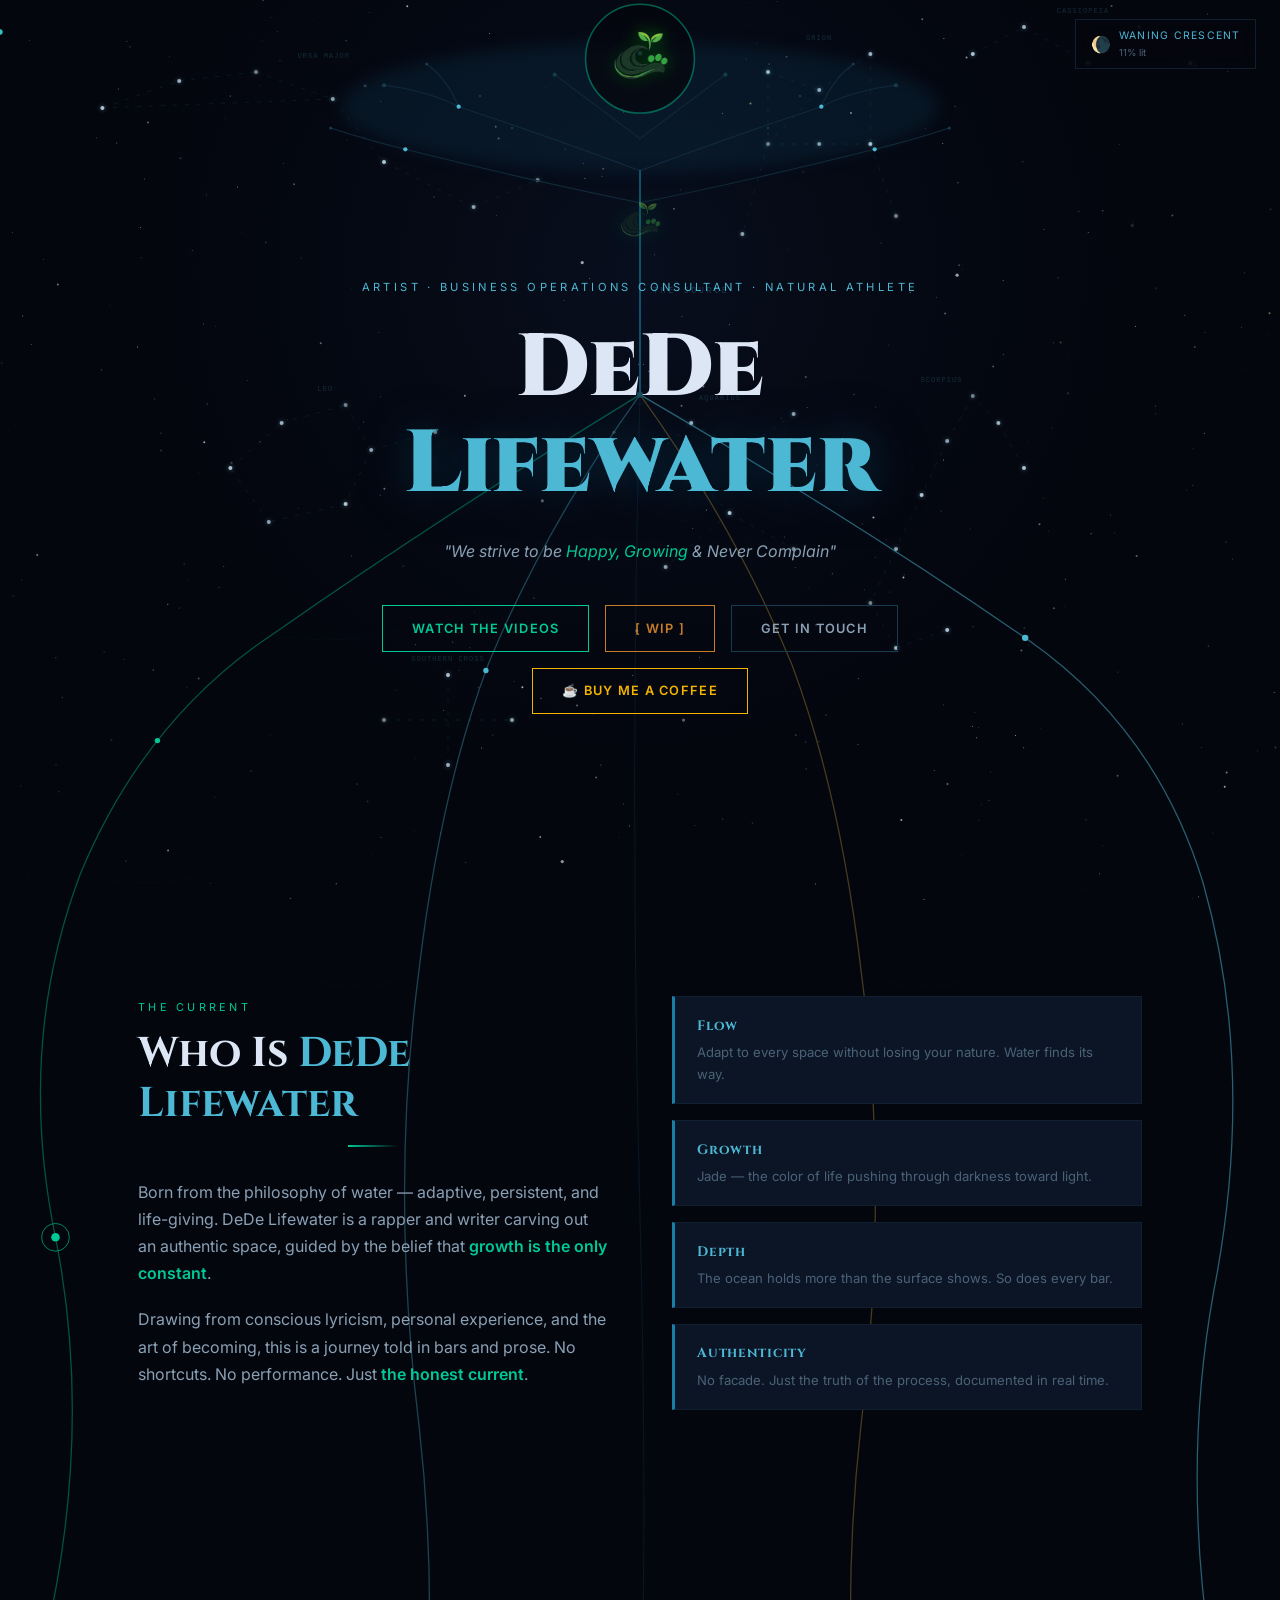
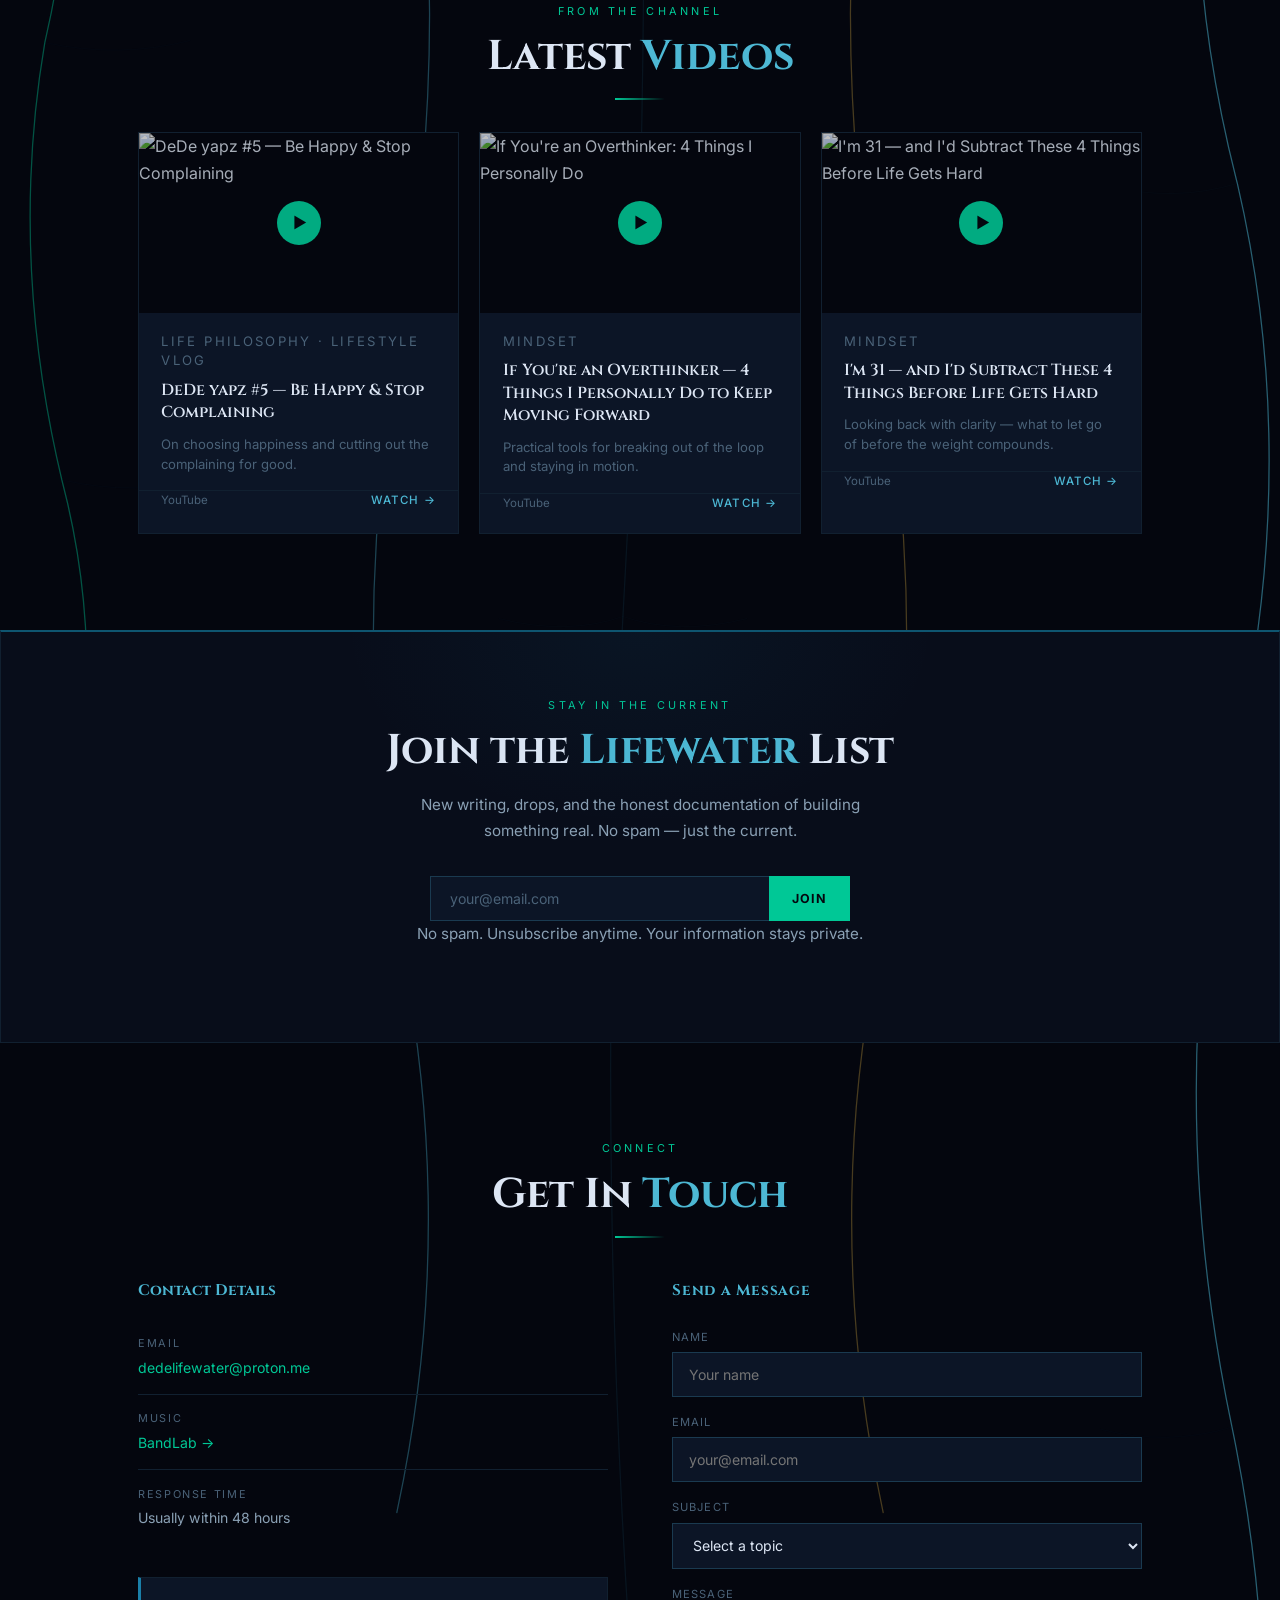
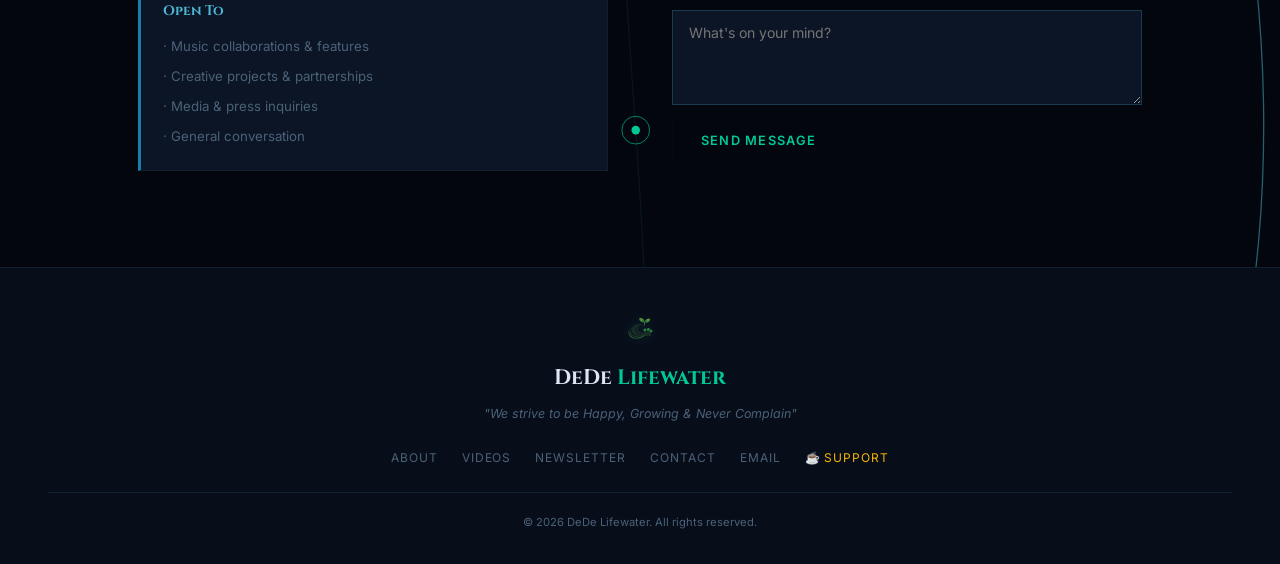
==== commit 1896e2f2: "Add WIP apps lab button and Lifewater OS preview page - Add [WIP] hero CTA button in index.html link" ====
--- a/index.html
+++ b/index.html
@@ -243,6 +243,7 @@
       </p>
       <div class="hero-cta">
         <a href="#videos" class="btn-primary">Watch the Videos</a>
+        <a href="wip.html" class="btn-wip">[ WIP ]</a>
         <a href="#connect" class="btn-secondary">Get in Touch</a>
         <a href="https://www.buymeacoffee.com/dedelifewater" target="_blank" class="btn-coffee">☕ Buy Me a Coffee</a>
       </div>
--- a/css/style.css
+++ b/css/style.css
@@ -38,6 +38,7 @@
   top: 0;
   left: 0;
   width: 100%;
+  overflow: hidden;
   pointer-events: none;
   z-index: 0;
 }
@@ -786,6 +787,28 @@
   box-shadow: 0 0 20px rgba(244,180,0,0.3);
 }
 
+.btn-wip {
+  padding: 0.7rem 1.8rem;
+  background: transparent;
+  border: 1px solid #c87c2a;
+  color: #c87c2a;
+  font-family: 'Inter', sans-serif;
+  font-size: 0.8rem;
+  font-weight: 600;
+  letter-spacing: 0.1em;
+  text-transform: uppercase;
+  text-decoration: none;
+  cursor: pointer;
+  transition: all 0.3s ease;
+  display: inline-block;
+}
+.btn-wip:hover {
+  background: rgba(200, 124, 42, 0.12);
+  border-color: #ef9f27;
+  color: #ef9f27;
+  box-shadow: 0 0 20px rgba(200, 124, 42, 0.25);
+}
+
 /* ── VIDEO CARDS ── */
 .video-wrapper {
   position: relative;
@@ -882,11 +905,41 @@
   .nav-toggle { display: flex; }
   nav.nav-visible .nav-links { display: flex; }
 
+  /* Layout */
   .about-grid, .blog-grid, .contact-grid { grid-template-columns: 1fr; gap: 2rem; }
-  section { padding: 3.5rem 1.5rem; }
-  .page-hero { padding: 5rem 1.5rem 3rem; }
-
-  .newsletter-section { padding: 2.5rem 1.5rem; }
+  section { padding: 3.5rem 1.25rem; }
+  .page-hero { padding: 5rem 1.25rem 3rem; }
+  .newsletter-section { padding: 2.5rem 1.25rem; }
+
+  /* Hero */
+  .hero-content { padding: 1.25rem; }
+  .hero-logo { width: 52px; margin-bottom: 0.8rem; }
+  .hero-cta { flex-direction: column; align-items: center; gap: 0.75rem; }
+  .hero-cta a { width: 100%; max-width: 280px; text-align: center; }
+
+  /* Cards */
+  .cards-grid { grid-template-columns: 1fr; }
+  .card { padding: 1.25rem; }
+
+  /* Forms */
   .newsletter-form { flex-direction: column; }
   .newsletter-form input { border-right: 1px solid var(--border-glow); }
-}
+  .contact-form { gap: 1rem; }
+
+  /* Tree: reduce root opacity on mobile for performance */
+  #page-tree { opacity: 0.6; }
+  .section-node, .section-node-outer { display: none; }
+
+  /* Footer */
+  footer { padding: 3rem 1.25rem 2rem; }
+  .footer-links { flex-wrap: wrap; gap: 0.75rem; justify-content: center; }
+}
+
+@media (max-width: 480px) {
+  .hero-title { font-size: clamp(2rem, 12vw, 3rem); }
+  .section-title { font-size: clamp(1.4rem, 6vw, 2rem); }
+  .btn-primary, .btn-secondary, .btn-coffee, .btn-wip { padding: 0.65rem 1.2rem; font-size: 0.75rem; }
+  section { padding: 2.5rem 1rem; }
+  .newsletter-section { padding: 2rem 1rem; }
+  .pillar { padding: 1rem; }
+}
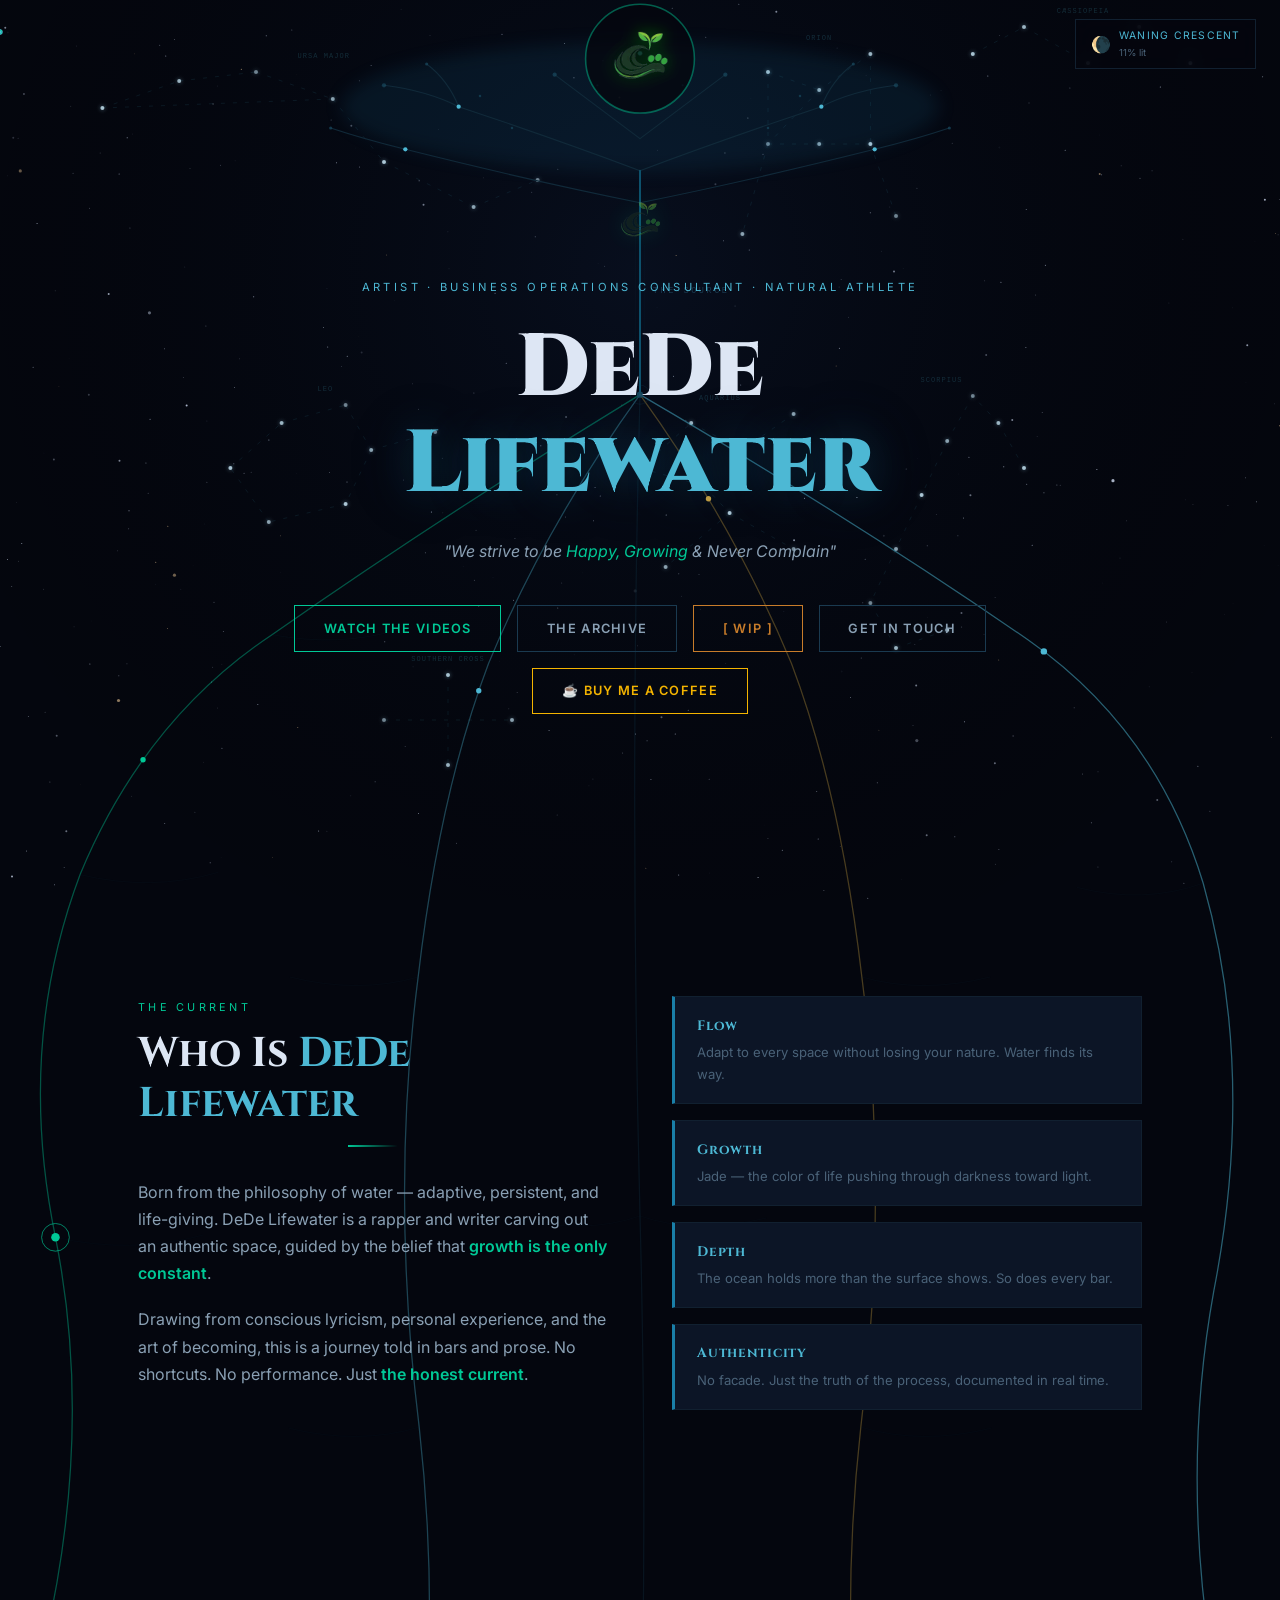
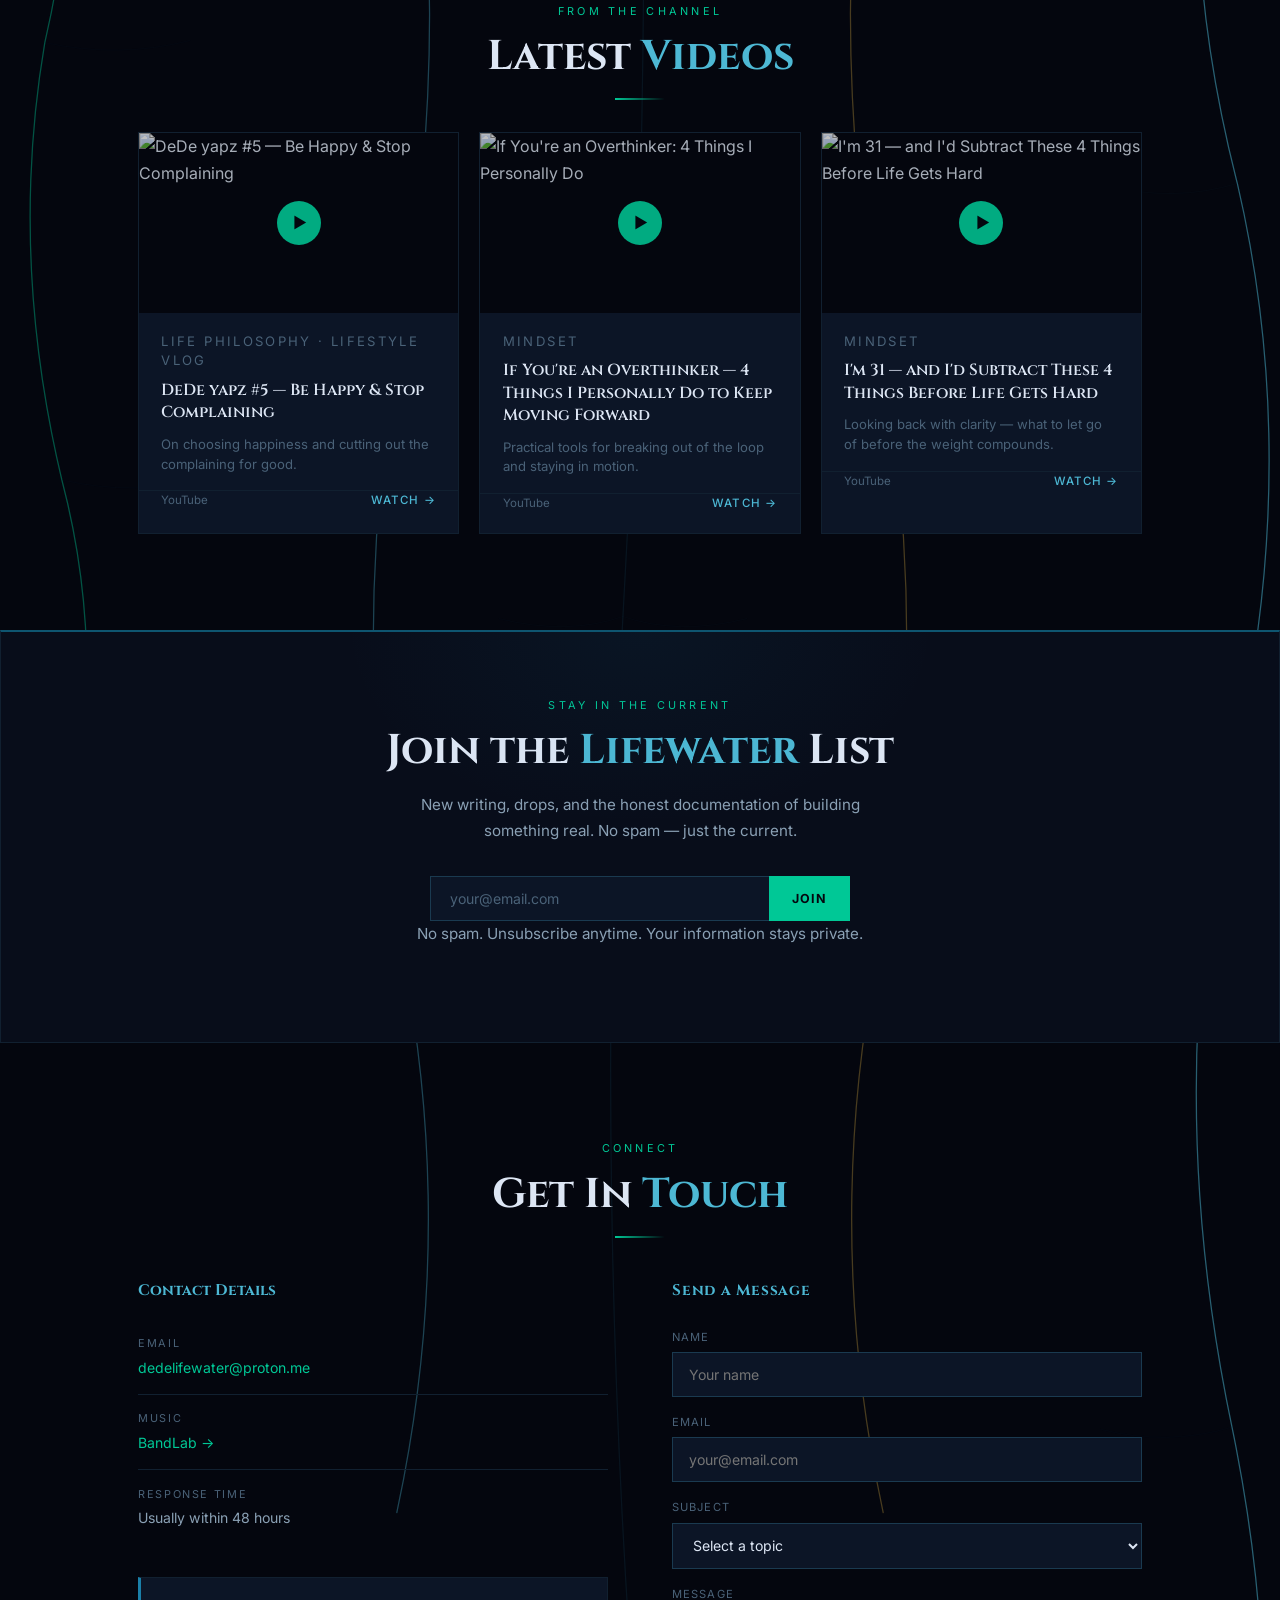
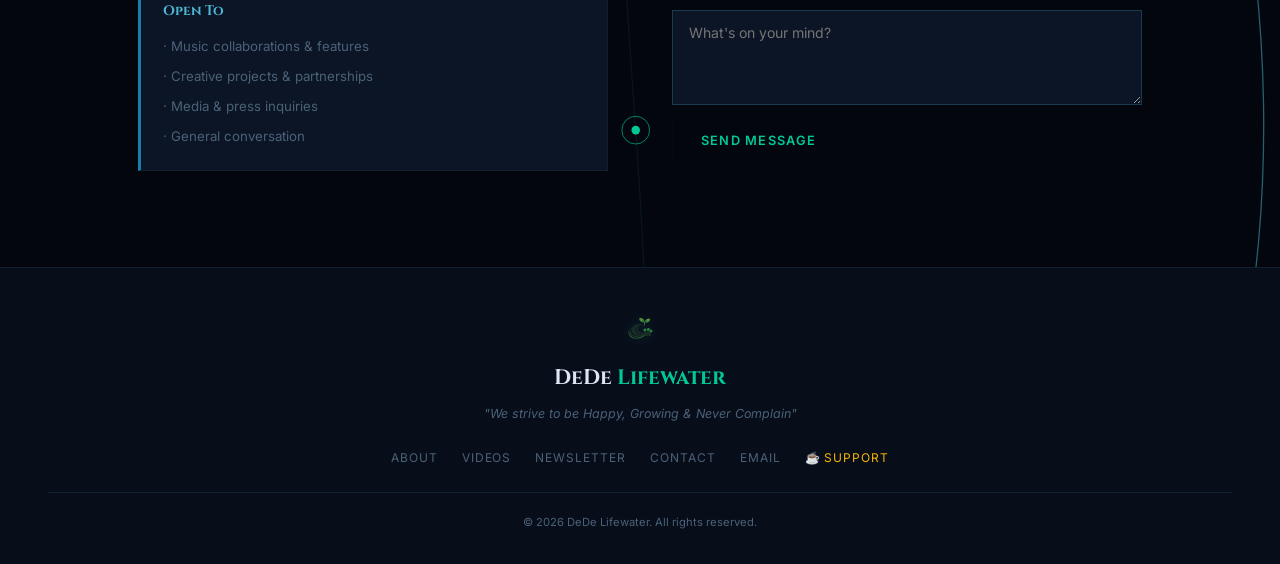
==== commit c6b1e7b4: "Add Body Archive page and neck curl fitness review - New archive.html: filterable Body Archive hub w" ====
--- a/index.html
+++ b/index.html
@@ -243,6 +243,7 @@
       </p>
       <div class="hero-cta">
         <a href="#videos" class="btn-primary">Watch the Videos</a>
+        <a href="archive.html" class="btn-secondary">The Archive</a>
         <a href="wip.html" class="btn-wip">[ WIP ]</a>
         <a href="#connect" class="btn-secondary">Get in Touch</a>
         <a href="https://www.buymeacoffee.com/dedelifewater" target="_blank" class="btn-coffee">☕ Buy Me a Coffee</a>
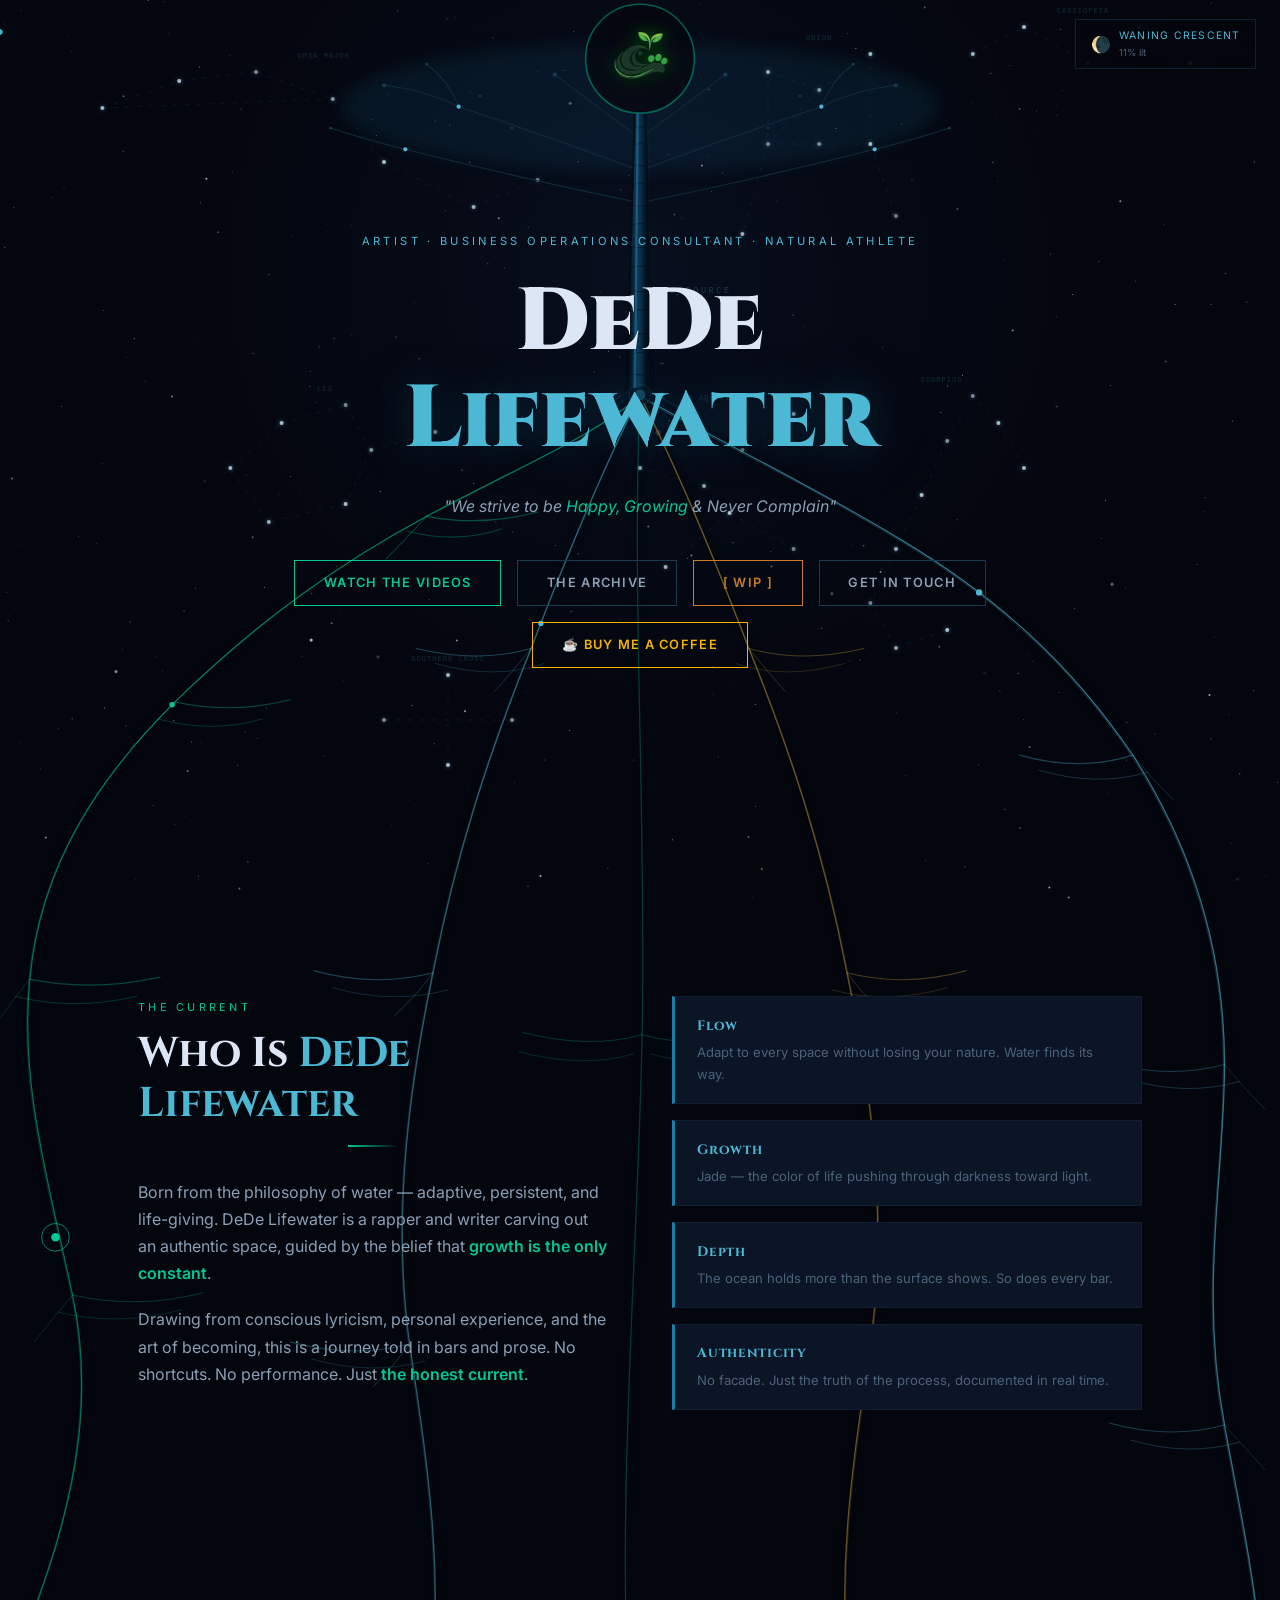
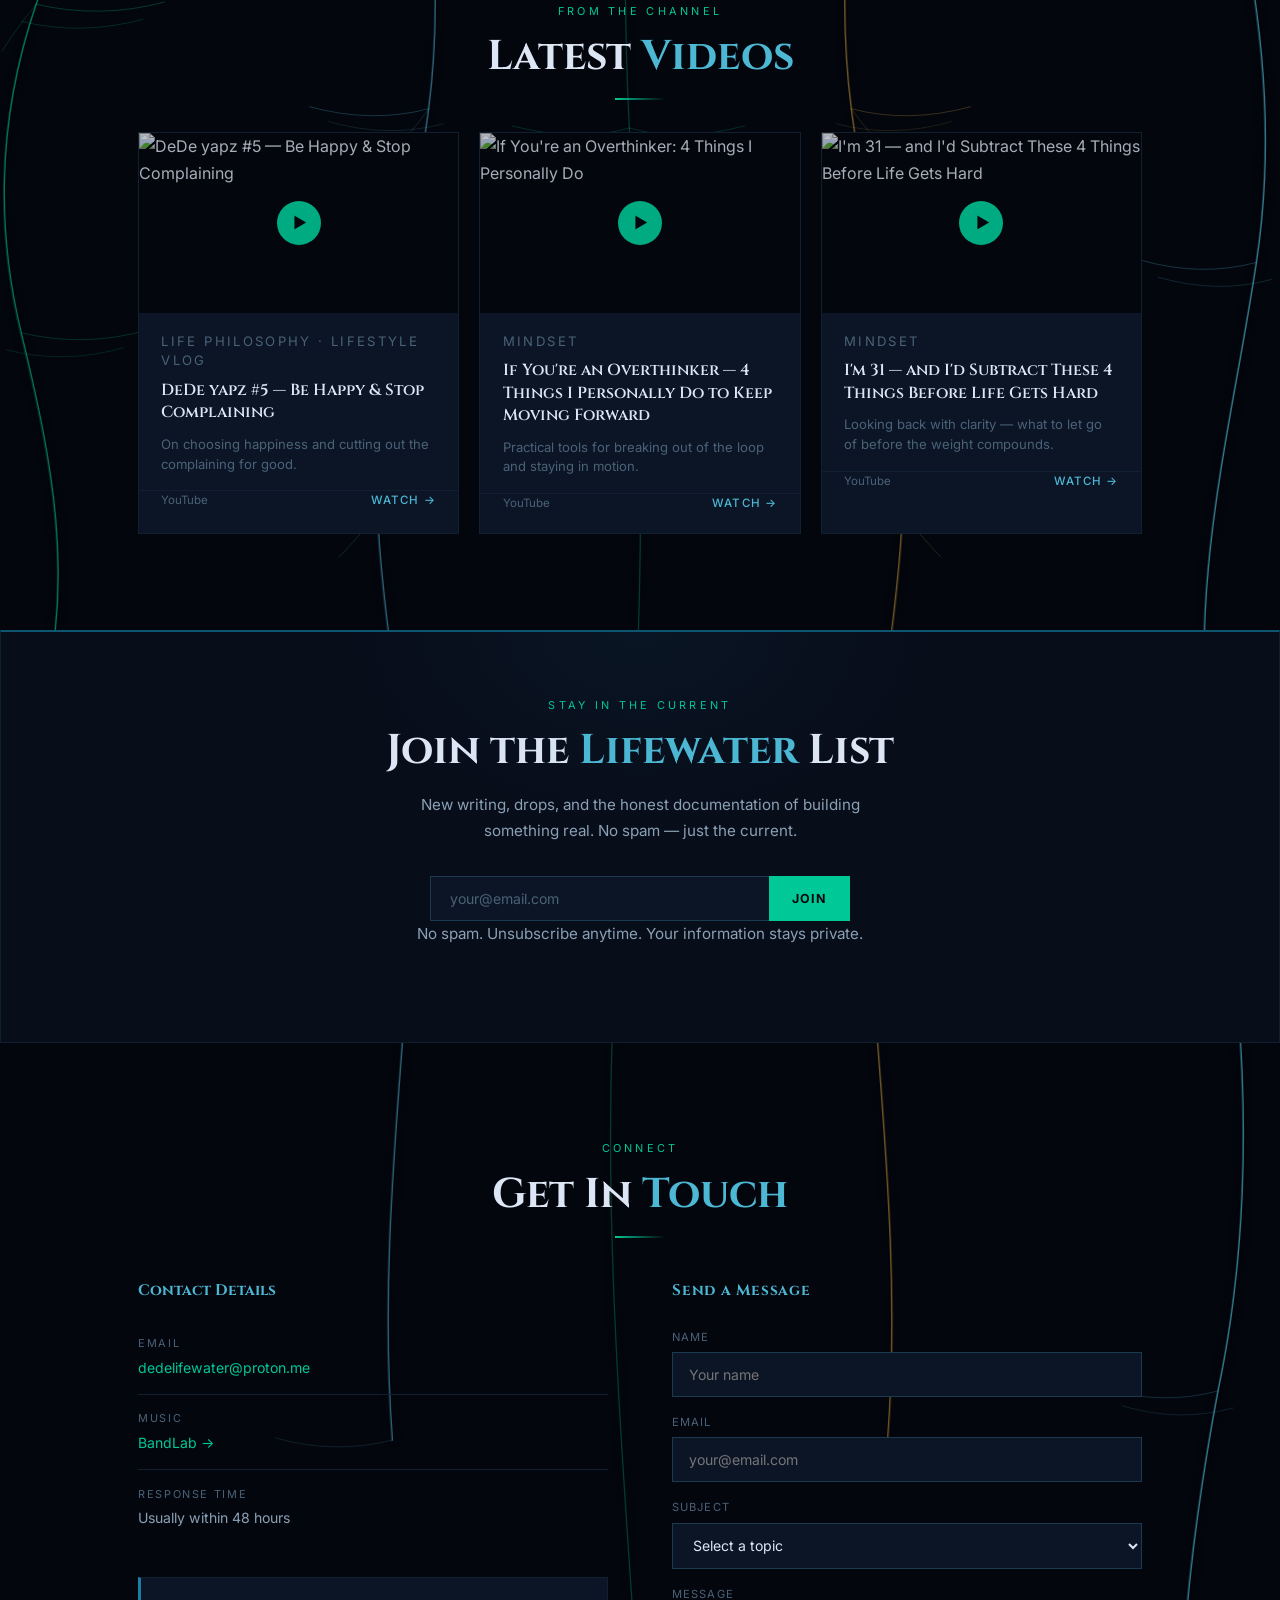
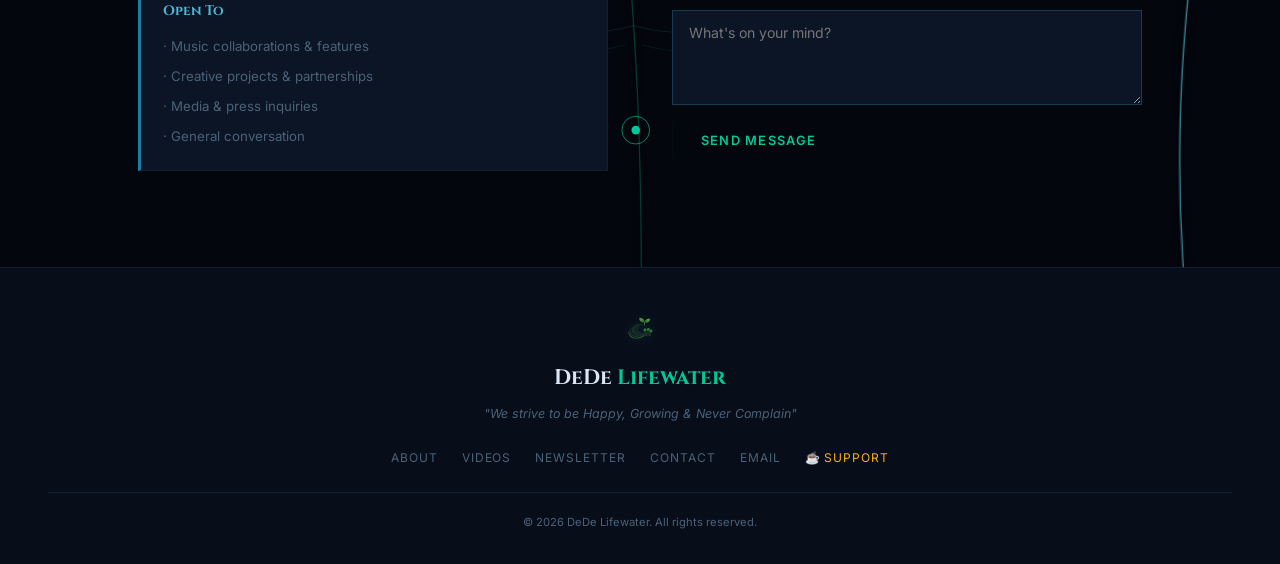
==== commit 1dbf49d2: "Redesign tree trunk and roots with organic 3D aesthetic - Extend trunk from canopy to logo at top (y" ====
--- a/index.html
+++ b/index.html
@@ -21,6 +21,27 @@
           <feColorMatrix in="blur" type="matrix" values="0 0 0 0 0  0 0.784 0.588 0 0  0 0 0 0 0  0 0 0 0.75 0" result="coloredBlur"/>
           <feMerge><feMergeNode in="coloredBlur"/><feMergeNode in="SourceGraphic"/></feMerge>
         </filter>
+
+        <!-- 3D trunk: cylindrical lighting, dark edges + teal highlight centre -->
+        <linearGradient id="trunk-grad" x1="0%" y1="0%" x2="100%" y2="0%">
+          <stop offset="0%"   stop-color="#010407"/>
+          <stop offset="16%"  stop-color="#05141e"/>
+          <stop offset="36%"  stop-color="#103e5c"/>
+          <stop offset="52%"  stop-color="#0c3048"/>
+          <stop offset="72%"  stop-color="#040f1a"/>
+          <stop offset="100%" stop-color="#010306"/>
+        </linearGradient>
+
+        <!-- Root depth: blurred shadow beneath each root -->
+        <filter id="root-depth" x="-12%" y="-8%" width="124%" height="116%">
+          <feGaussianBlur in="SourceGraphic" stdDeviation="2.8"/>
+        </filter>
+
+        <!-- Subtle ambient glow at root crown -->
+        <radialGradient id="crown-glow" cx="50%" cy="50%" r="50%">
+          <stop offset="0%" stop-color="#1a5070" stop-opacity="0.55"/>
+          <stop offset="100%" stop-color="#1a5070" stop-opacity="0"/>
+        </radialGradient>
       </defs>
 
       <!-- Canopy -->
@@ -64,66 +85,272 @@
         <circle class="pulse-drop" cx="820" cy="110" r="2" style="animation-delay:2.8s"/>
       </g>
 
-      <!-- Trunk -->
-      <path class="tree-trunk" d="M 600 130 L 600 340"/>
-      <g class="tree-line" opacity="0.3">
-        <path d="M 596 180 L 596 320" stroke-width="0.5"/>
-        <path d="M 604 200 L 604 310" stroke-width="0.5"/>
-      </g>
-      <text class="trunk-label" x="612" y="245">THE·SOURCE</text>
-
-      <!-- Extended roots flowing through all page sections -->
-      <!-- Root 1: jade — sweeps far left → About section -->
+      <!-- 3D TRUNK ─ organic tapered body, connects logo at y=76 down to root crown at y=341 -->
+      <g id="trunk-3d">
+        <!-- Outer shadow: slightly wider, grounds the trunk in dark -->
+        <path fill="#020912" opacity="0.52"
+          d="M 594 76
+             C 593 115 591 175 589 250
+             C 588 290 587 315 585 341
+             L 615 341
+             C 612 315 612 290 611 250
+             C 609 175 607 115 606 76 Z"/>
+
+        <!-- Main trunk body: tapered, organic S-lean, gradient-lit cylinder -->
+        <!-- Narrow at logo (x 596–604), wide at root crown (x 587–613) -->
+        <path fill="url(#trunk-grad)"
+          d="M 596 76
+             C 595 115 593 175 591 250
+             C 590 290 589 315 587 341
+             L 613 341
+             C 610 315 610 290 609 250
+             C 607 175 605 115 604 76 Z"/>
+
+        <!-- Bark horizontal ridges — 14 rings, alternating bow direction -->
+        <g stroke="#03111c" stroke-width="0.72" fill="none" stroke-linecap="round" opacity="0.88">
+          <path d="M 595 88  Q 600 91  605 88"/>
+          <path d="M 595 106 Q 600 103 605 106"/>
+          <path d="M 594 124 Q 600 127 606 124"/>
+          <path d="M 594 143 Q 600 140 606 143"/>
+          <path d="M 593 162 Q 600 165 607 162"/>
+          <path d="M 593 181 Q 600 178 607 181"/>
+          <path d="M 592 201 Q 600 204 608 201"/>
+          <path d="M 592 221 Q 600 218 608 221"/>
+          <path d="M 591 242 Q 600 245 609 242"/>
+          <path d="M 591 262 Q 600 259 609 262"/>
+          <path d="M 590 282 Q 600 285 610 282"/>
+          <path d="M 590 302 Q 600 299 610 302"/>
+          <path d="M 589 320 Q 600 323 611 320"/>
+          <path d="M 589 337 Q 600 334 611 337"/>
+        </g>
+
+        <!-- Vertical bark grain — natural wood fibres -->
+        <g stroke="#0a2535" stroke-width="0.4" fill="none" opacity="0.62">
+          <path d="M 596 78  C 596 140 595 205 594 275 C 594 300 593 318 592 340"/>
+          <path d="M 599 76  C 599 140 598 210 597 278 C 597 308 597 326 597 340"/>
+          <path d="M 601 76  C 601 140 602 210 603 278 C 603 308 603 326 603 340"/>
+          <path d="M 605 78  C 605 140 606 205 607 275 C 607 300 608 318 609 340"/>
+        </g>
+
+        <!-- Primary highlight: left-of-centre (light source upper-left) -->
+        <path d="M 598 78 C 597 140 597 200 596 275 C 595 305 595 320 595 340"
+          stroke="rgba(35,120,175,0.52)" stroke-width="2.2" fill="none" stroke-linecap="round"/>
+
+        <!-- Secondary reflected highlight: right edge -->
+        <path d="M 608 78 C 608 140 609 200 610 275 C 610 305 611 320 611 340"
+          stroke="rgba(18,60,90,0.2)" stroke-width="0.9" fill="none" stroke-linecap="round"/>
+      </g>
+
+      <!-- Root crown — organic spread where trunk meets ground -->
+      <g id="root-crown" fill="none" stroke-linecap="round">
+        <!-- Wide dark base shadow to anchor the crown -->
+        <ellipse cx="600" cy="341" rx="32" ry="7" fill="url(#crown-glow)" opacity="0.7"/>
+        <!-- Short buttress roots fanning left -->
+        <path stroke="#030e18" stroke-width="5" opacity="0.45"
+          d="M 591 338 Q 568 348 548 356"/>
+        <path stroke="#030e18" stroke-width="4" opacity="0.35"
+          d="M 589 340 Q 571 352 558 364"/>
+        <!-- Short buttress roots fanning right -->
+        <path stroke="#030e18" stroke-width="5" opacity="0.45"
+          d="M 609 338 Q 632 348 652 356"/>
+        <path stroke="#030e18" stroke-width="4" opacity="0.35"
+          d="M 611 340 Q 629 352 642 364"/>
+        <!-- Surface micro-roots (visible grain) -->
+        <path stroke="#0d3a55" stroke-width="1.4" opacity="0.5"
+          d="M 590 337 Q 575 346 562 353"/>
+        <path stroke="#0d3a55" stroke-width="1.2" opacity="0.4"
+          d="M 590 340 Q 578 350 568 360"/>
+        <path stroke="#0d3a55" stroke-width="1.4" opacity="0.5"
+          d="M 610 337 Q 625 346 638 353"/>
+        <path stroke="#0d3a55" stroke-width="1.2" opacity="0.4"
+          d="M 610 340 Q 622 350 632 360"/>
+      </g>
+
+      <text class="trunk-label" x="614" y="245">THE·SOURCE</text>
+
+      <!-- ═══ ROOT SYSTEM — organic C-curves, 3D layered: shadow / body / highlight ═══ -->
+
+      <!-- ── ROOT SHADOW PASS (dark blurred underlay — depth) ── -->
+      <path class="root-shadow" stroke-width="7" filter="url(#root-depth)"
+        d="M 600 341 C 558 378 494 404 400 454 C 318 498 242 552 164 628 C 96 696 38 778 28 888 C 18 986 46 1080 68 1184 C 88 1278 72 1372 34 1474 C 4 1562 -8 1666 20 1782 C 48 1898 72 2012 38 2136 C 10 2244 12 2348 50 2440"/>
+      <path class="root-shadow" stroke-width="6" filter="url(#root-depth)"
+        d="M 600 341 C 568 404 534 484 498 578 C 460 672 428 768 406 882 C 382 998 368 1114 384 1230 C 400 1338 418 1448 402 1572 C 386 1698 348 1818 354 1950 C 360 2082 394 2210 384 2358 C 374 2508 356 2660 368 2820"/>
+      <path class="root-shadow" stroke-width="6" filter="url(#root-depth)"
+        d="M 600 341 C 632 404 666 484 702 578 C 740 672 772 768 794 882 C 818 998 832 1114 816 1230 C 800 1338 782 1448 798 1572 C 814 1698 852 1818 846 1950 C 840 2082 806 2210 816 2358 C 826 2508 844 2660 832 2820"/>
+      <path class="root-shadow" stroke-width="8" filter="url(#root-depth)"
+        d="M 600 341 C 670 382 756 422 848 478 C 934 530 1004 592 1062 678 C 1116 762 1148 858 1148 968 C 1148 1072 1124 1178 1148 1306 C 1170 1428 1202 1558 1178 1716 C 1154 1876 1112 2018 1136 2196 C 1160 2374 1186 2566 1142 2774 C 1106 2966 1088 3168 1132 3390 C 1166 3566 1148 3740 1130 3960"/>
+      <path class="root-shadow" stroke-width="4" filter="url(#root-depth)"
+        d="M 600 341 C 592 530 606 730 602 940 C 598 1150 578 1364 590 1590 C 602 1816 608 2050 584 2286 C 560 2522 578 2758 594 2994 C 610 3230 596 3476 586 3714 C 578 3888 586 3972 590 4040"/>
+
+      <!-- ── ROOT BODY PASS (organic C-curves — IDs kept for animateMotion) ── -->
+      <!-- Root 1: jade — organic meandering left sweep -->
       <path id="root-1" class="tree-line-bright root-path-1"
-        d="M 600 340 Q 420 450 255 565 Q 135 645 75 790 Q 15 950 52 1130 Q 88 1310 42 1510 Q 8 1710 58 1920 Q 108 2110 52 2320"
-        stroke-width="1.4"/>
-
-      <!-- Root 2: ocean — center-left → Videos section -->
+        d="M 600 341 C 558 378 494 404 400 454 C 318 498 242 552 164 628 C 96 696 38 778 28 888 C 18 986 46 1080 68 1184 C 88 1278 72 1372 34 1474 C 4 1562 -8 1666 20 1782 C 48 1898 72 2012 38 2136 C 10 2244 12 2348 50 2440"
+        stroke-width="2.4"/>
+
+      <!-- Root 2: ocean — organic center-left meander -->
       <path id="root-2" class="tree-line-bright root-path-2"
-        d="M 600 340 Q 512 462 458 592 Q 412 714 392 886 Q 366 1088 393 1308 Q 420 1548 372 1808 Q 325 2090 378 2368 Q 428 2628 372 2888"
-        stroke-width="1.4"/>
-
-      <!-- Root 3: gold — center-right → Videos section -->
+        d="M 600 341 C 568 404 534 484 498 578 C 460 672 428 768 406 882 C 382 998 368 1114 384 1230 C 400 1338 418 1448 402 1572 C 386 1698 348 1818 354 1950 C 360 2082 394 2210 384 2358 C 374 2508 356 2660 368 2820"
+        stroke-width="2.2"/>
+
+      <!-- Root 3: gold — organic center-right meander (mirror of root-2) -->
       <path id="root-3" class="tree-line-bright root-path-3"
-        d="M 600 340 Q 688 462 742 592 Q 788 714 808 886 Q 834 1088 807 1308 Q 780 1548 828 1808 Q 875 2090 822 2368 Q 772 2628 828 2888"
-        stroke-width="1.4"/>
-
-      <!-- Root 4: ocean deep — far right → Contact form -->
+        d="M 600 341 C 632 404 666 484 702 578 C 740 672 772 768 794 882 C 818 998 832 1114 816 1230 C 800 1338 782 1448 798 1572 C 814 1698 852 1818 846 1950 C 840 2082 806 2210 816 2358 C 826 2508 844 2660 832 2820"
+        stroke-width="2.2"/>
+
+      <!-- Root 4: ocean deep — organic far-right arc -->
       <path id="root-4" class="tree-line-bright root-path-4"
-        d="M 600 340 Q 802 458 964 570 Q 1084 654 1128 798 Q 1178 974 1138 1180 Q 1098 1400 1160 1642 Q 1222 1908 1155 2192 Q 1088 2488 1155 2808 Q 1222 3132 1138 3418 Q 1072 3648 1138 3928"
+        d="M 600 341 C 670 382 756 422 848 478 C 934 530 1004 592 1062 678 C 1116 762 1148 858 1148 968 C 1148 1072 1124 1178 1148 1306 C 1170 1428 1202 1558 1178 1716 C 1154 1876 1112 2018 1136 2196 C 1160 2374 1186 2566 1142 2774 C 1106 2966 1088 3168 1132 3390 C 1166 3566 1148 3740 1130 3960"
+        stroke-width="2.8"/>
+
+      <!-- Root 5: center spine — sinuous descent -->
+      <path id="root-5" class="tree-line-bright root-path-5"
+        d="M 600 341 C 592 530 606 730 602 940 C 598 1150 578 1364 590 1590 C 602 1816 608 2050 584 2286 C 560 2522 578 2758 594 2994 C 610 3230 596 3476 586 3714 C 578 3888 586 3972 590 4040"
         stroke-width="1.6"/>
 
-      <!-- Root 5: center spine → Newsletter / Contact center -->
-      <path id="root-5" class="tree-line-bright root-path-5"
-        d="M 600 340 Q 590 710 600 1110 Q 612 1558 584 2048 Q 556 2558 596 3092 Q 630 3578 588 4020"
-        stroke-width="1.1"/>
-
-      <!-- Organic sub-branches for root richness -->
-      <g class="tree-line" opacity="0.17">
-        <path d="M 255 565 Q 318 577 375 560" stroke-width="0.8"/>
-        <path d="M 75 790 Q 142 806 204 788" stroke-width="0.7"/>
-        <path d="M 52 1130 Q 122 1146 190 1128" stroke-width="0.6"/>
-        <path d="M 42 1510 Q 112 1525 178 1508" stroke-width="0.5"/>
-        <path d="M 58 1920 Q 128 1936 195 1918" stroke-width="0.5"/>
-        <path d="M 392 886 Q 336 902 272 886" stroke-width="0.7"/>
-        <path d="M 393 1308 Q 336 1325 271 1309" stroke-width="0.6"/>
-        <path d="M 372 1808 Q 314 1825 248 1808" stroke-width="0.5"/>
-        <path d="M 378 2368 Q 320 2384 255 2368" stroke-width="0.5"/>
-        <path d="M 808 886 Q 864 902 928 886" stroke-width="0.7"/>
-        <path d="M 807 1308 Q 864 1325 929 1309" stroke-width="0.6"/>
-        <path d="M 828 1808 Q 886 1825 952 1808" stroke-width="0.5"/>
-        <path d="M 822 2368 Q 880 2384 945 2368" stroke-width="0.5"/>
-        <path d="M 1128 798 Q 1072 818 1010 802" stroke-width="0.7"/>
-        <path d="M 1160 1642 Q 1100 1660 1038 1644" stroke-width="0.6"/>
-        <path d="M 1155 2192 Q 1094 2210 1032 2194" stroke-width="0.5"/>
-        <path d="M 1155 2808 Q 1094 2826 1032 2810" stroke-width="0.5"/>
-        <path d="M 1138 3418 Q 1078 3436 1016 3420" stroke-width="0.4"/>
-        <path d="M 600 1110 Q 652 1128 718 1112" stroke-width="0.6"/>
-        <path d="M 600 1110 Q 548 1128 482 1112" stroke-width="0.6"/>
-        <path d="M 584 2048 Q 636 2066 700 2050" stroke-width="0.5"/>
-        <path d="M 584 2048 Q 532 2066 468 2050" stroke-width="0.5"/>
-        <path d="M 596 3092 Q 646 3110 708 3094" stroke-width="0.4"/>
-        <path d="M 596 3092 Q 546 3110 484 3094" stroke-width="0.4"/>
+      <!-- ── ROOT HIGHLIGHT PASS (thin bright edge — cylindrical sheen) ── -->
+      <path class="root-hl" stroke="#00c896" stroke-width="0.7"
+        d="M 599 342 C 557 379 493 405 399 455 C 317 499 241 553 163 629 C 95 697 37 779 27 889 C 17 987 45 1081 67 1185 C 87 1279 71 1373 33 1475 C 3 1563 -9 1667 19 1783 C 47 1899 71 2013 37 2137 C 9 2245 11 2349 49 2441"/>
+      <path class="root-hl" stroke="#4db8d4" stroke-width="0.6"
+        d="M 599 342 C 567 405 533 485 497 579 C 459 673 427 769 405 883 C 381 999 367 1115 383 1231 C 399 1339 417 1449 401 1573 C 385 1699 347 1819 353 1951 C 359 2083 393 2211 383 2359 C 373 2509 355 2661 367 2821"/>
+      <path class="root-hl" stroke="#c8a040" stroke-width="0.6"
+        d="M 601 342 C 633 405 667 485 703 579 C 741 673 773 769 795 883 C 819 999 833 1115 817 1231 C 801 1339 783 1449 799 1573 C 815 1699 853 1819 847 1951 C 841 2083 807 2211 817 2359 C 827 2509 845 2661 833 2821"/>
+      <path class="root-hl" stroke="#4db8d4" stroke-width="0.8"
+        d="M 599 342 C 669 383 755 423 847 479 C 933 531 1003 593 1061 679 C 1115 763 1147 859 1147 969 C 1147 1073 1123 1179 1147 1307 C 1169 1429 1201 1559 1177 1717 C 1153 1877 1111 2019 1135 2197 C 1159 2375 1185 2567 1141 2775 C 1105 2967 1087 3169 1131 3391 C 1165 3567 1147 3741 1129 3961"/>
+
+      <!-- ── ORGANIC LATERAL BRANCHES (anchored to new path endpoints) ── -->
+
+      <!-- Root 1 (jade) — laterals at segment endpoints -->
+      <g fill="none" stroke-linecap="round">
+        <!-- around (400, 454) -->
+        <path stroke="#00c896" stroke-width="1.2" opacity="0.38" d="M 400 454 Q 452 464 504 450"/>
+        <path stroke="#00c896" stroke-width="1.0" opacity="0.30" d="M 382 468 Q 428 480 470 466"/>
+        <path stroke="#00c896" stroke-width="1.0" opacity="0.30" d="M 400 454 Q 380 476 362 494"/>
+        <!-- around (164, 628) -->
+        <path stroke="#00c896" stroke-width="1.1" opacity="0.34" d="M 164 628 Q 218 640 272 626"/>
+        <path stroke="#00c896" stroke-width="0.9" opacity="0.26" d="M 148 644 Q 198 658 246 644"/>
+        <path stroke="#00c896" stroke-width="0.9" opacity="0.26" d="M 164 628 Q 142 652 122 672"/>
+        <!-- around (28, 888) -->
+        <path stroke="#00c896" stroke-width="1.1" opacity="0.34" d="M 28 888 Q 86 900 150 886"/>
+        <path stroke="#00c896" stroke-width="0.9" opacity="0.26" d="M 14 904 Q 68 918 128 904"/>
+        <path stroke="#00c896" stroke-width="0.8" opacity="0.24" d="M 28 888 Q 8 912 -6 934"/>
+        <!-- around (68, 1184) -->
+        <path stroke="#00c896" stroke-width="0.9" opacity="0.28" d="M 68 1184 Q 128 1198 190 1182"/>
+        <path stroke="#00c896" stroke-width="0.8" opacity="0.22" d="M 54 1200 Q 110 1214 170 1198"/>
+        <path stroke="#00c896" stroke-width="0.8" opacity="0.22" d="M 68 1184 Q 48 1208 32 1228"/>
+        <!-- around (34, 1474) -->
+        <path stroke="#00c896" stroke-width="0.9" opacity="0.28" d="M 34 1474 Q 94 1488 154 1472"/>
+        <path stroke="#00c896" stroke-width="0.8" opacity="0.22" d="M 20 1490 Q 76 1504 134 1488"/>
+        <path stroke="#00c896" stroke-width="0.8" opacity="0.22" d="M 34 1474 Q 14 1498 2 1518"/>
+        <!-- around (20, 1782) -->
+        <path stroke="#00c896" stroke-width="0.8" opacity="0.26" d="M 20 1782 Q 78 1796 136 1780"/>
+        <path stroke="#00c896" stroke-width="0.7" opacity="0.20" d="M 6 1798 Q 60 1812 116 1796"/>
+        <!-- around (38, 2136) + (50, 2440) -->
+        <path stroke="#00c896" stroke-width="0.7" opacity="0.22" d="M 38 2136 Q 88 2150 142 2134"/>
+        <path stroke="#00c896" stroke-width="0.7" opacity="0.22" d="M 50 2440 Q 100 2454 152 2438"/>
+      </g>
+
+      <!-- Root 2 (ocean) — laterals at segment endpoints -->
+      <g fill="none" stroke-linecap="round">
+        <!-- around (498, 578) -->
+        <path stroke="#4db8d4" stroke-width="1.1" opacity="0.34" d="M 498 578 Q 448 592 390 578"/>
+        <path stroke="#4db8d4" stroke-width="0.9" opacity="0.26" d="M 498 578 Q 480 600 464 618"/>
+        <path stroke="#4db8d4" stroke-width="0.8" opacity="0.24" d="M 510 592 Q 464 608 408 592"/>
+        <!-- around (406, 882) -->
+        <path stroke="#4db8d4" stroke-width="1.1" opacity="0.34" d="M 406 882 Q 352 896 294 880"/>
+        <path stroke="#4db8d4" stroke-width="0.9" opacity="0.26" d="M 406 882 Q 388 906 370 922"/>
+        <path stroke="#4db8d4" stroke-width="0.8" opacity="0.24" d="M 420 898 Q 368 912 312 896"/>
+        <!-- around (384, 1230) -->
+        <path stroke="#4db8d4" stroke-width="1.0" opacity="0.30" d="M 384 1230 Q 330 1244 272 1228"/>
+        <path stroke="#4db8d4" stroke-width="0.9" opacity="0.26" d="M 384 1230 Q 366 1254 350 1270"/>
+        <path stroke="#4db8d4" stroke-width="0.8" opacity="0.22" d="M 398 1246 Q 348 1260 292 1244"/>
+        <!-- around (402, 1572) -->
+        <path stroke="#4db8d4" stroke-width="0.9" opacity="0.28" d="M 402 1572 Q 348 1586 290 1570"/>
+        <path stroke="#4db8d4" stroke-width="0.8" opacity="0.22" d="M 402 1572 Q 384 1596 368 1614"/>
+        <path stroke="#4db8d4" stroke-width="0.7" opacity="0.20" d="M 416 1586 Q 364 1600 308 1584"/>
+        <!-- around (354, 1950) + (384, 2358) + (368, 2820) -->
+        <path stroke="#4db8d4" stroke-width="0.9" opacity="0.28" d="M 354 1950 Q 300 1964 244 1948"/>
+        <path stroke="#4db8d4" stroke-width="0.8" opacity="0.22" d="M 354 1950 Q 336 1974 318 1992"/>
+        <path stroke="#4db8d4" stroke-width="0.8" opacity="0.24" d="M 384 2358 Q 330 2372 274 2356"/>
+        <path stroke="#4db8d4" stroke-width="0.7" opacity="0.20" d="M 368 2820 Q 314 2834 258 2818"/>
+      </g>
+
+      <!-- Root 3 (gold) — laterals mirroring root-2 -->
+      <g fill="none" stroke-linecap="round">
+        <!-- around (702, 578) -->
+        <path stroke="#c8a040" stroke-width="1.1" opacity="0.34" d="M 702 578 Q 752 592 810 578"/>
+        <path stroke="#c8a040" stroke-width="0.9" opacity="0.26" d="M 702 578 Q 720 600 736 618"/>
+        <path stroke="#c8a040" stroke-width="0.8" opacity="0.24" d="M 690 592 Q 736 608 792 592"/>
+        <!-- around (794, 882) -->
+        <path stroke="#c8a040" stroke-width="1.1" opacity="0.34" d="M 794 882 Q 848 896 906 880"/>
+        <path stroke="#c8a040" stroke-width="0.9" opacity="0.26" d="M 794 882 Q 812 906 830 922"/>
+        <path stroke="#c8a040" stroke-width="0.8" opacity="0.24" d="M 780 898 Q 832 912 888 896"/>
+        <!-- around (816, 1230) -->
+        <path stroke="#c8a040" stroke-width="1.0" opacity="0.30" d="M 816 1230 Q 870 1244 928 1228"/>
+        <path stroke="#c8a040" stroke-width="0.9" opacity="0.26" d="M 816 1230 Q 834 1254 850 1270"/>
+        <path stroke="#c8a040" stroke-width="0.8" opacity="0.22" d="M 802 1246 Q 852 1260 908 1244"/>
+        <!-- around (798, 1572) -->
+        <path stroke="#c8a040" stroke-width="0.9" opacity="0.28" d="M 798 1572 Q 852 1586 910 1570"/>
+        <path stroke="#c8a040" stroke-width="0.8" opacity="0.22" d="M 798 1572 Q 816 1596 832 1614"/>
+        <path stroke="#c8a040" stroke-width="0.7" opacity="0.20" d="M 784 1586 Q 836 1600 892 1584"/>
+        <!-- around (846, 1950) + (816, 2358) + (832, 2820) -->
+        <path stroke="#c8a040" stroke-width="0.9" opacity="0.28" d="M 846 1950 Q 900 1964 956 1948"/>
+        <path stroke="#c8a040" stroke-width="0.8" opacity="0.22" d="M 846 1950 Q 864 1974 882 1992"/>
+        <path stroke="#c8a040" stroke-width="0.8" opacity="0.24" d="M 816 2358 Q 870 2372 926 2356"/>
+        <path stroke="#c8a040" stroke-width="0.7" opacity="0.20" d="M 832 2820 Q 886 2834 942 2818"/>
+      </g>
+
+      <!-- Root 4 (ocean deep) — laterals at segment endpoints -->
+      <g fill="none" stroke-linecap="round">
+        <!-- around (1062, 678) -->
+        <path stroke="#4db8d4" stroke-width="1.2" opacity="0.34" d="M 1062 678 Q 1012 694 956 678"/>
+        <path stroke="#4db8d4" stroke-width="0.9" opacity="0.26" d="M 1076 694 Q 1028 708 974 692"/>
+        <path stroke="#4db8d4" stroke-width="0.8" opacity="0.24" d="M 1062 678 Q 1080 700 1100 720"/>
+        <!-- around (1148, 968) -->
+        <path stroke="#4db8d4" stroke-width="1.0" opacity="0.30" d="M 1148 968 Q 1096 982 1040 966"/>
+        <path stroke="#4db8d4" stroke-width="0.9" opacity="0.26" d="M 1162 984 Q 1112 998 1058 982"/>
+        <path stroke="#4db8d4" stroke-width="0.8" opacity="0.22" d="M 1148 968 Q 1166 990 1186 1010"/>
+        <!-- around (1148, 1306) -->
+        <path stroke="#4db8d4" stroke-width="1.0" opacity="0.30" d="M 1148 1306 Q 1096 1320 1040 1304"/>
+        <path stroke="#4db8d4" stroke-width="0.9" opacity="0.26" d="M 1162 1322 Q 1114 1336 1060 1320"/>
+        <path stroke="#4db8d4" stroke-width="0.8" opacity="0.22" d="M 1148 1306 Q 1168 1328 1186 1348"/>
+        <!-- around (1178, 1716) -->
+        <path stroke="#4db8d4" stroke-width="0.9" opacity="0.28" d="M 1178 1716 Q 1126 1730 1070 1714"/>
+        <path stroke="#4db8d4" stroke-width="0.8" opacity="0.22" d="M 1192 1732 Q 1142 1746 1086 1730"/>
+        <!-- around (1136, 2196) + (1142, 2774) + (1132, 3390) + (1130, 3960) -->
+        <path stroke="#4db8d4" stroke-width="0.8" opacity="0.26" d="M 1136 2196 Q 1084 2210 1028 2194"/>
+        <path stroke="#4db8d4" stroke-width="0.7" opacity="0.20" d="M 1150 2212 Q 1100 2226 1046 2210"/>
+        <path stroke="#4db8d4" stroke-width="0.8" opacity="0.26" d="M 1142 2774 Q 1090 2788 1036 2772"/>
+        <path stroke="#4db8d4" stroke-width="0.7" opacity="0.20" d="M 1156 2790 Q 1106 2804 1052 2788"/>
+        <path stroke="#4db8d4" stroke-width="0.7" opacity="0.24" d="M 1132 3390 Q 1082 3404 1026 3388"/>
+        <path stroke="#4db8d4" stroke-width="0.6" opacity="0.18" d="M 1146 3406 Q 1098 3420 1044 3404"/>
+        <path stroke="#4db8d4" stroke-width="0.6" opacity="0.18" d="M 1130 3960 Q 1080 3974 1026 3958"/>
+      </g>
+
+      <!-- Root 5 (center spine) — bilateral laterals at segment endpoints -->
+      <g fill="none" stroke-linecap="round">
+        <!-- around (602, 940) -->
+        <path stroke="#00c896" stroke-width="0.9" opacity="0.28" d="M 602 940 Q 650 954 712 938"/>
+        <path stroke="#00c896" stroke-width="0.9" opacity="0.28" d="M 602 940 Q 554 954 490 938"/>
+        <path stroke="#00c896" stroke-width="0.8" opacity="0.22" d="M 610 958 Q 656 972 716 956"/>
+        <path stroke="#00c896" stroke-width="0.8" opacity="0.22" d="M 594 958 Q 548 972 486 956"/>
+        <!-- around (590, 1590) -->
+        <path stroke="#00c896" stroke-width="0.8" opacity="0.24" d="M 590 1590 Q 638 1604 698 1588"/>
+        <path stroke="#00c896" stroke-width="0.8" opacity="0.24" d="M 590 1590 Q 542 1604 480 1588"/>
+        <path stroke="#00c896" stroke-width="0.7" opacity="0.18" d="M 598 1608 Q 644 1622 702 1606"/>
+        <path stroke="#00c896" stroke-width="0.7" opacity="0.18" d="M 582 1608 Q 536 1622 474 1606"/>
+        <!-- around (584, 2286) -->
+        <path stroke="#00c896" stroke-width="0.7" opacity="0.20" d="M 584 2286 Q 632 2300 692 2284"/>
+        <path stroke="#00c896" stroke-width="0.7" opacity="0.20" d="M 584 2286 Q 536 2300 474 2284"/>
+        <path stroke="#00c896" stroke-width="0.6" opacity="0.16" d="M 592 2304 Q 638 2318 696 2302"/>
+        <path stroke="#00c896" stroke-width="0.6" opacity="0.16" d="M 576 2304 Q 530 2318 468 2302"/>
+        <!-- around (594, 2994) + (586, 3714) -->
+        <path stroke="#00c896" stroke-width="0.7" opacity="0.20" d="M 594 2994 Q 642 3008 702 2992"/>
+        <path stroke="#00c896" stroke-width="0.7" opacity="0.20" d="M 594 2994 Q 546 3008 486 2992"/>
+        <path stroke="#00c896" stroke-width="0.6" opacity="0.16" d="M 602 3012 Q 648 3026 706 3010"/>
+        <path stroke="#00c896" stroke-width="0.6" opacity="0.16" d="M 586 3012 Q 540 3026 478 3010"/>
+        <path stroke="#00c896" stroke-width="0.6" opacity="0.16" d="M 586 3714 Q 634 3728 692 3712"/>
+        <path stroke="#00c896" stroke-width="0.6" opacity="0.16" d="M 586 3714 Q 538 3728 476 3712"/>
       </g>
 
       <!-- Section anchor node: About -->
@@ -208,9 +435,11 @@
         <animate attributeName="opacity" values="0;0.6;0.6;0" keyTimes="0;0.06;0.94;1" dur="15s" repeatCount="indefinite" begin="10.5s"/>
       </circle>
 
-      <!-- Trunk junction glow -->
-      <circle cx="600" cy="340" r="3" fill="#1a4a60" opacity="0.9"/>
-      <circle cx="600" cy="340" r="9" fill="none" stroke="#1a4a60" stroke-width="0.5" opacity="0.4"/>
+      <!-- Trunk-to-root junction node — layered glow -->
+      <ellipse cx="600" cy="341" rx="18" ry="8" fill="#030e18" opacity="0.7"/>
+      <circle cx="600" cy="340" r="5" fill="#1a4a60" opacity="0.9"/>
+      <circle cx="600" cy="340" r="10" fill="none" stroke="#1a4a60" stroke-width="0.8" opacity="0.45"/>
+      <circle cx="600" cy="340" r="18" fill="none" stroke="#0d2e44" stroke-width="0.4" opacity="0.35"/>
 
       <!-- Logo at apex -->
       <circle cx="600" cy="25" r="51" fill="rgba(4,6,14,0.75)" stroke="rgba(0,200,150,0.45)" stroke-width="1.5"/>
@@ -232,7 +461,6 @@
   <!-- HERO -->
   <section class="hero" id="home">
     <div class="hero-content">
-      <img src="images/logo.png" alt="Lifewater" class="hero-logo" />
       <p class="hero-eyebrow">Artist · Business Operations Consultant · Natural Athlete</p>
       <h1 class="hero-title">
         <span class="name-dede">DeDe</span>
--- a/css/style.css
+++ b/css/style.css
@@ -228,12 +228,17 @@
 
 .tree-line       { stroke: #112a3a; fill: none; stroke-linecap: round; stroke-width: 1; }
 .tree-line-bright{ stroke: #1a4a60; fill: none; stroke-linecap: round; stroke-width: 1.2; }
-.tree-trunk      { stroke: #0e5570; fill: none; stroke-linecap: round; stroke-width: 1.8; }
-
-.root-path-1 { stroke: #00c896; opacity: 0.4; }
-.root-path-2 { stroke: #4db8d4; opacity: 0.35; }
-.root-path-3 { stroke: #c8a040; opacity: 0.35; }
-.root-path-4 { stroke: #4db8d4; opacity: 0.5; }
+
+/* root shadow base — dark blurred duplicate for 3D depth */
+.root-shadow { fill: none; stroke: #000; stroke-linecap: round; opacity: 0.32; }
+/* root highlight — thin bright edge for cylindrical sheen */
+.root-hl     { fill: none; stroke-linecap: round; opacity: 0.28; }
+
+.root-path-1 { stroke: #00c896; opacity: 0.55; }
+.root-path-2 { stroke: #4db8d4; opacity: 0.50; }
+.root-path-3 { stroke: #c8a040; opacity: 0.50; }
+.root-path-4 { stroke: #4db8d4; opacity: 0.62; }
+.root-path-5 { stroke: #00c896; opacity: 0.28; }
 
 .leaf { fill: #1a4a60; opacity: 0.7; }
 .canopy-glow { fill: rgba(26,127,168,0.12); filter: blur(8px); }
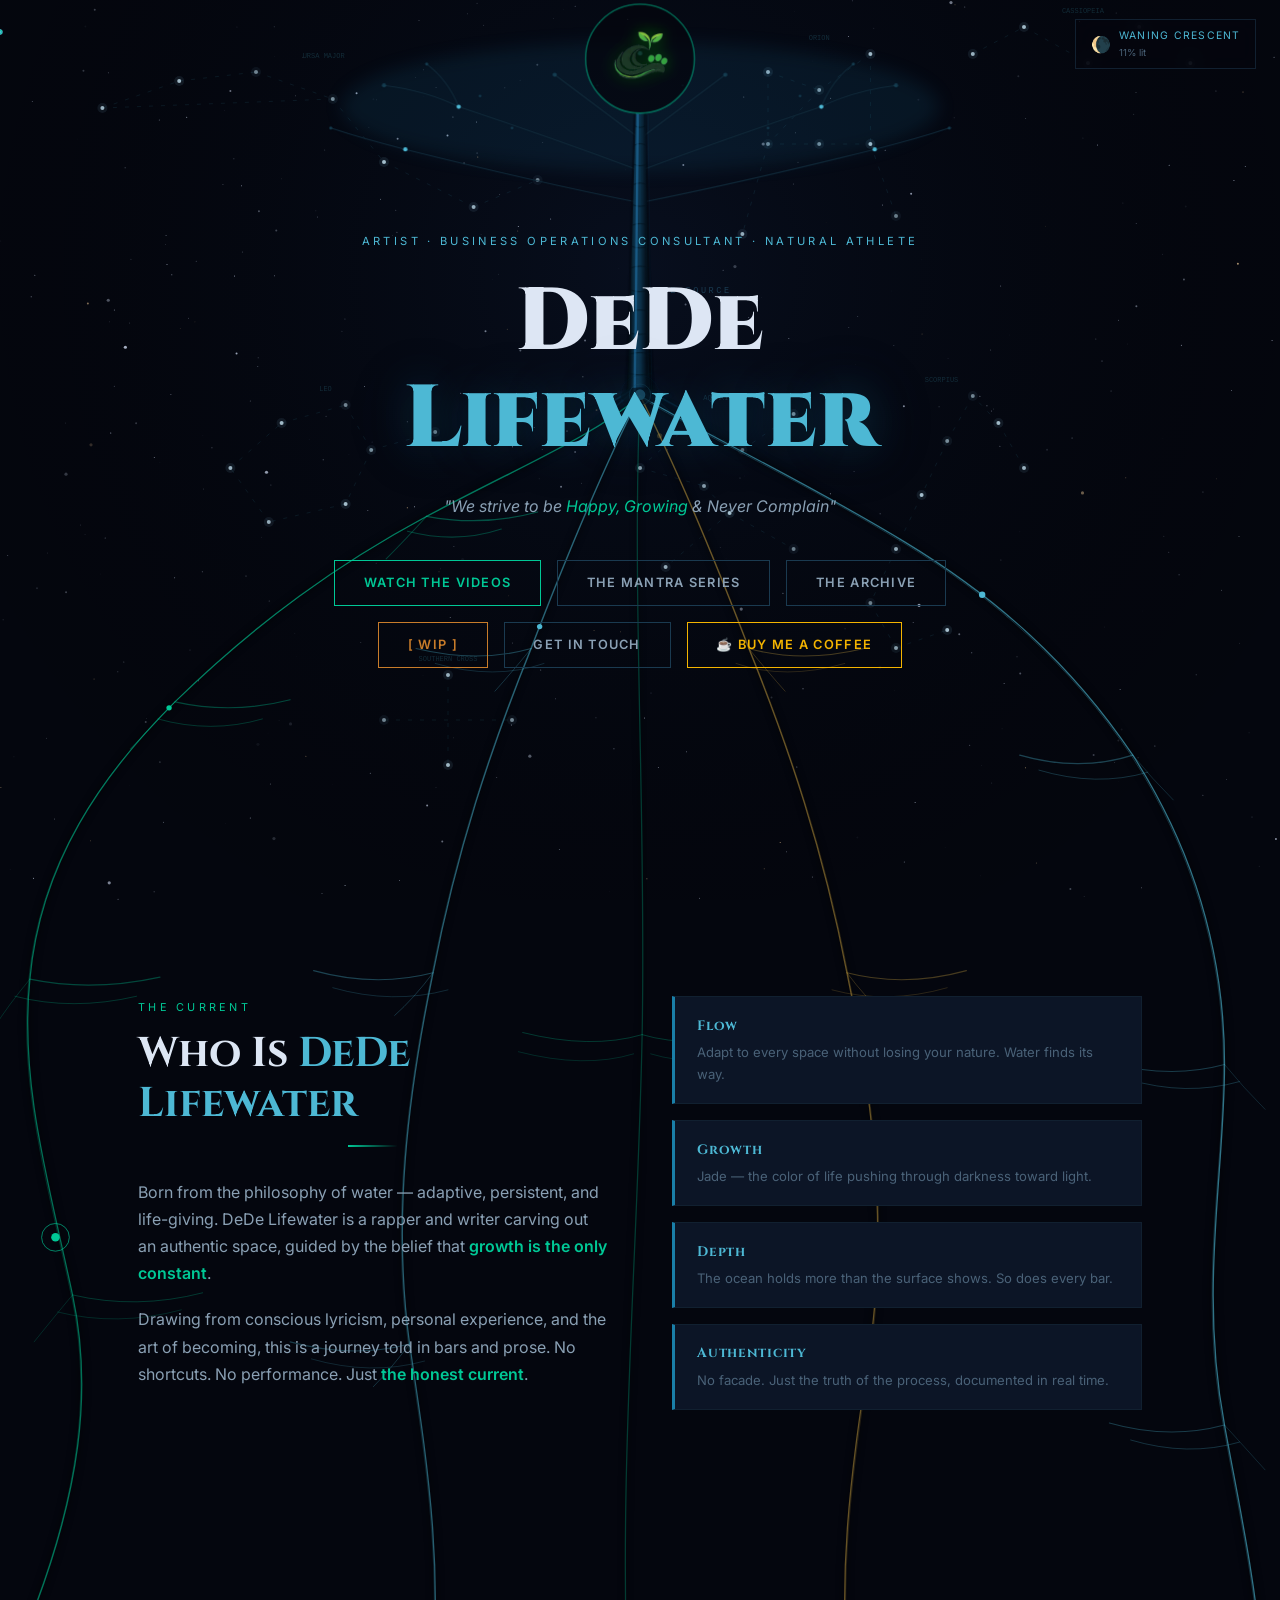
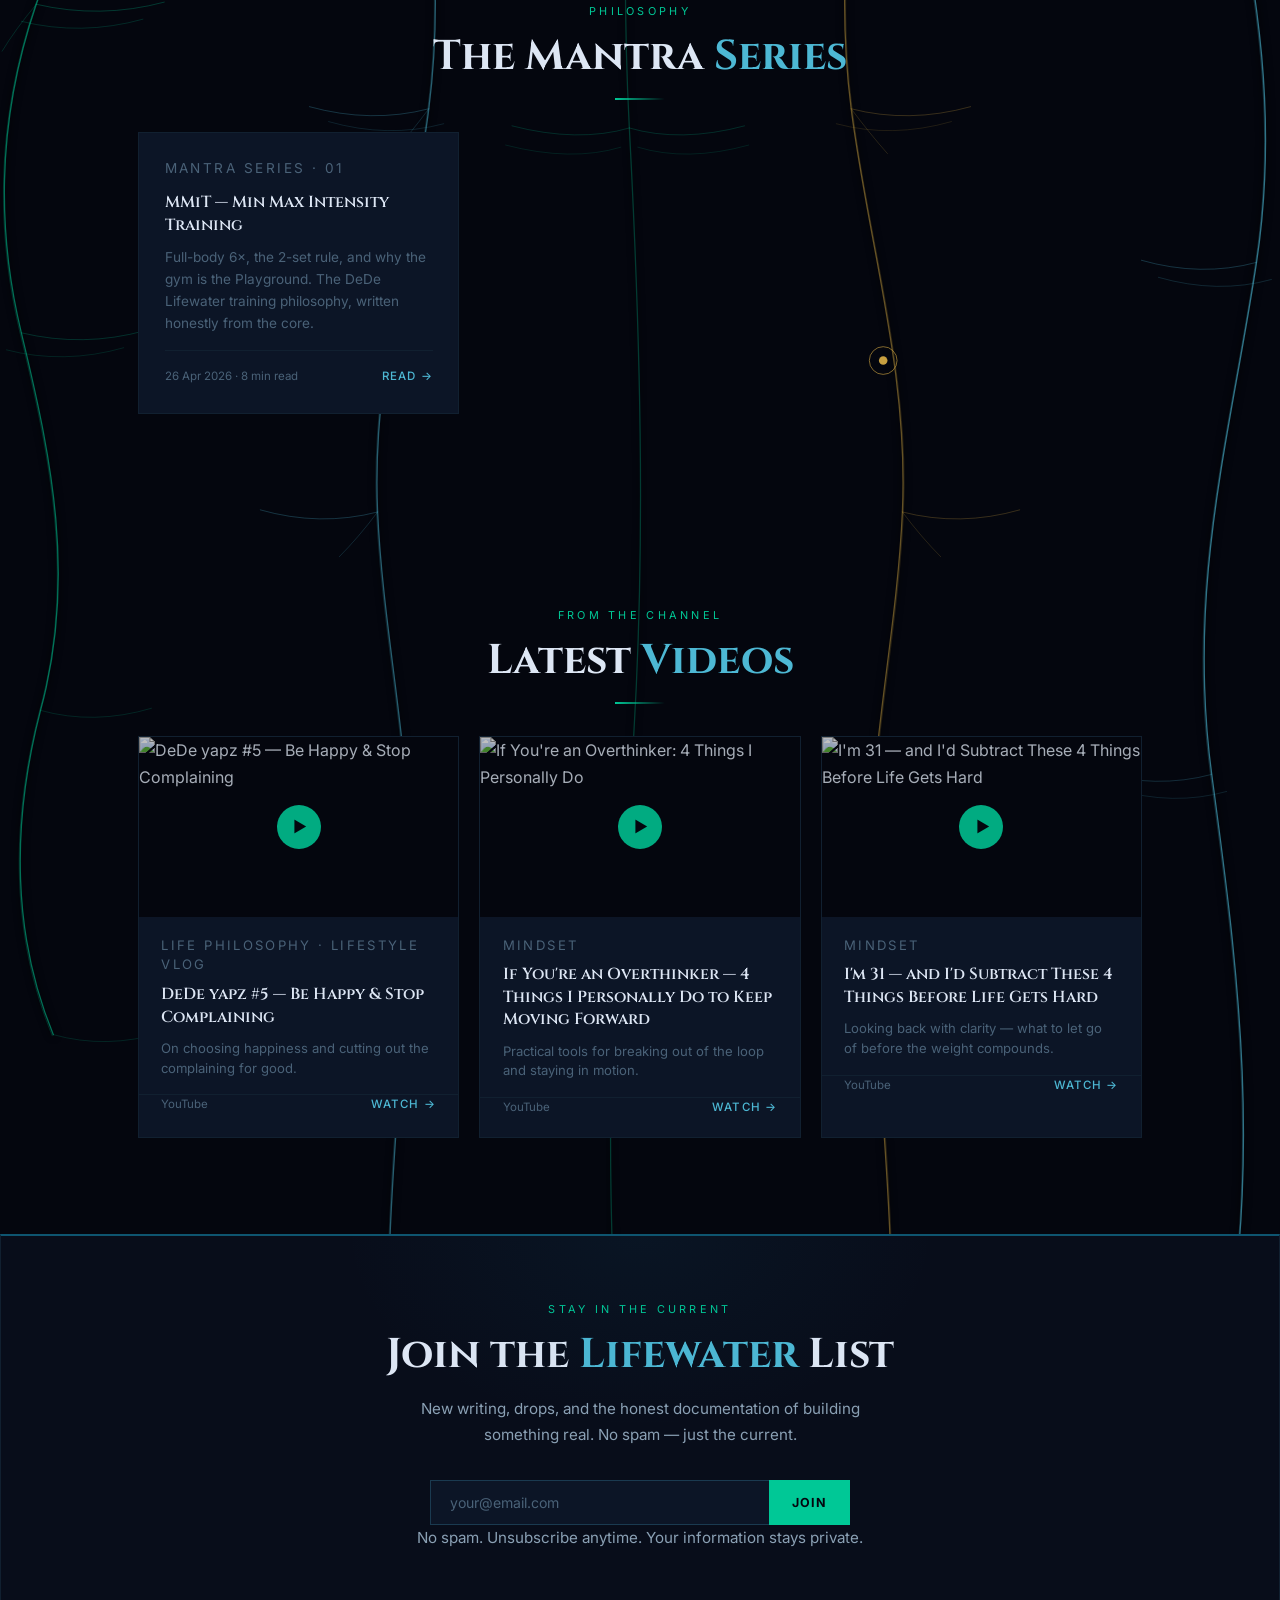
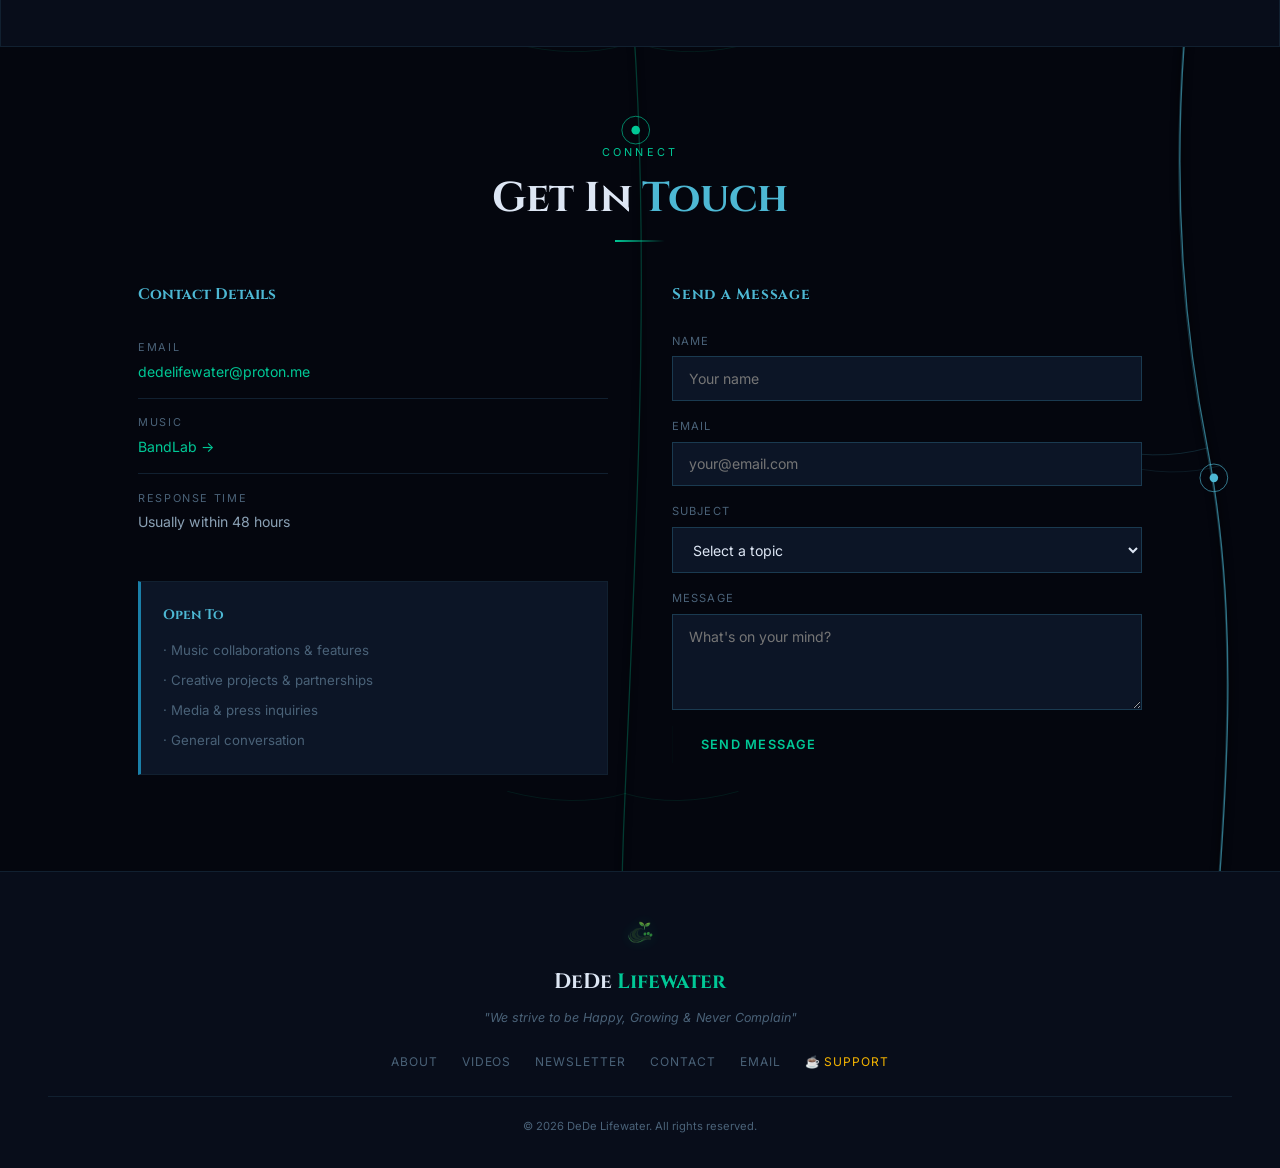
==== commit 5b803680: "Add Mantra Series post, dark mode toggle, and homepage performance pass - Publish MMiT (Mantra Serie" ====
--- a/index.html
+++ b/index.html
@@ -471,6 +471,7 @@
       </p>
       <div class="hero-cta">
         <a href="#videos" class="btn-primary">Watch the Videos</a>
+        <a href="#writing" class="btn-secondary">The Mantra Series</a>
         <a href="archive.html" class="btn-secondary">The Archive</a>
         <a href="wip.html" class="btn-wip">[ WIP ]</a>
         <a href="#connect" class="btn-secondary">Get in Touch</a>
@@ -515,6 +516,21 @@
           <p>No facade. Just the truth of the process, documented in real time.</p>
         </div>
       </div>
+    </div>
+  </section>
+
+  <!-- WRITING / MANTRA SERIES -->
+  <section id="writing" class="reveal">
+    <span class="section-label">Philosophy</span>
+    <h2 class="section-title">The Mantra <span>Series</span></h2>
+    <div class="section-divider"></div>
+    <div class="cards-grid">
+      <a href="posts/2026-04-26-mmit.html" class="card">
+        <p class="card-tag">Mantra Series · 01</p>
+        <h3>MMiT — Min Max Intensity Training</h3>
+        <p>Full-body 6×, the 2-set rule, and why the gym is the Playground. The DeDe Lifewater training philosophy, written honestly from the core.</p>
+        <div class="card-meta"><span>26 Apr 2026 · 8 min read</span><span class="card-read-more">Read →</span></div>
+      </a>
     </div>
   </section>
 
--- a/css/style.css
+++ b/css/style.css
@@ -246,6 +246,7 @@
 .tree-canopy {
   transform-origin: 600px 320px;
   animation: treeSway 9s ease-in-out infinite;
+  will-change: transform;
 }
 
 @keyframes treeSway {
@@ -766,9 +767,10 @@
   opacity: 0;
   transform: translateY(28px);
   transition: opacity 0.7s ease, transform 0.7s ease;
-}
-
-.reveal.visible { opacity: 1; transform: translateY(0); }
+  will-change: opacity, transform;
+}
+
+.reveal.visible { opacity: 1; transform: translateY(0); will-change: auto; }
 
 /* ── BUY ME A COFFEE ── */
 .btn-coffee {
@@ -934,6 +936,8 @@
   /* Tree: reduce root opacity on mobile for performance */
   #page-tree { opacity: 0.6; }
   .section-node, .section-node-outer { display: none; }
+  /* Stop SVG SMIL drop animations on mobile */
+  .drop-1, .drop-2, .drop-3, .drop-4, .pulse-drop { display: none; }
 
   /* Footer */
   footer { padding: 3rem 1.25rem 2rem; }
